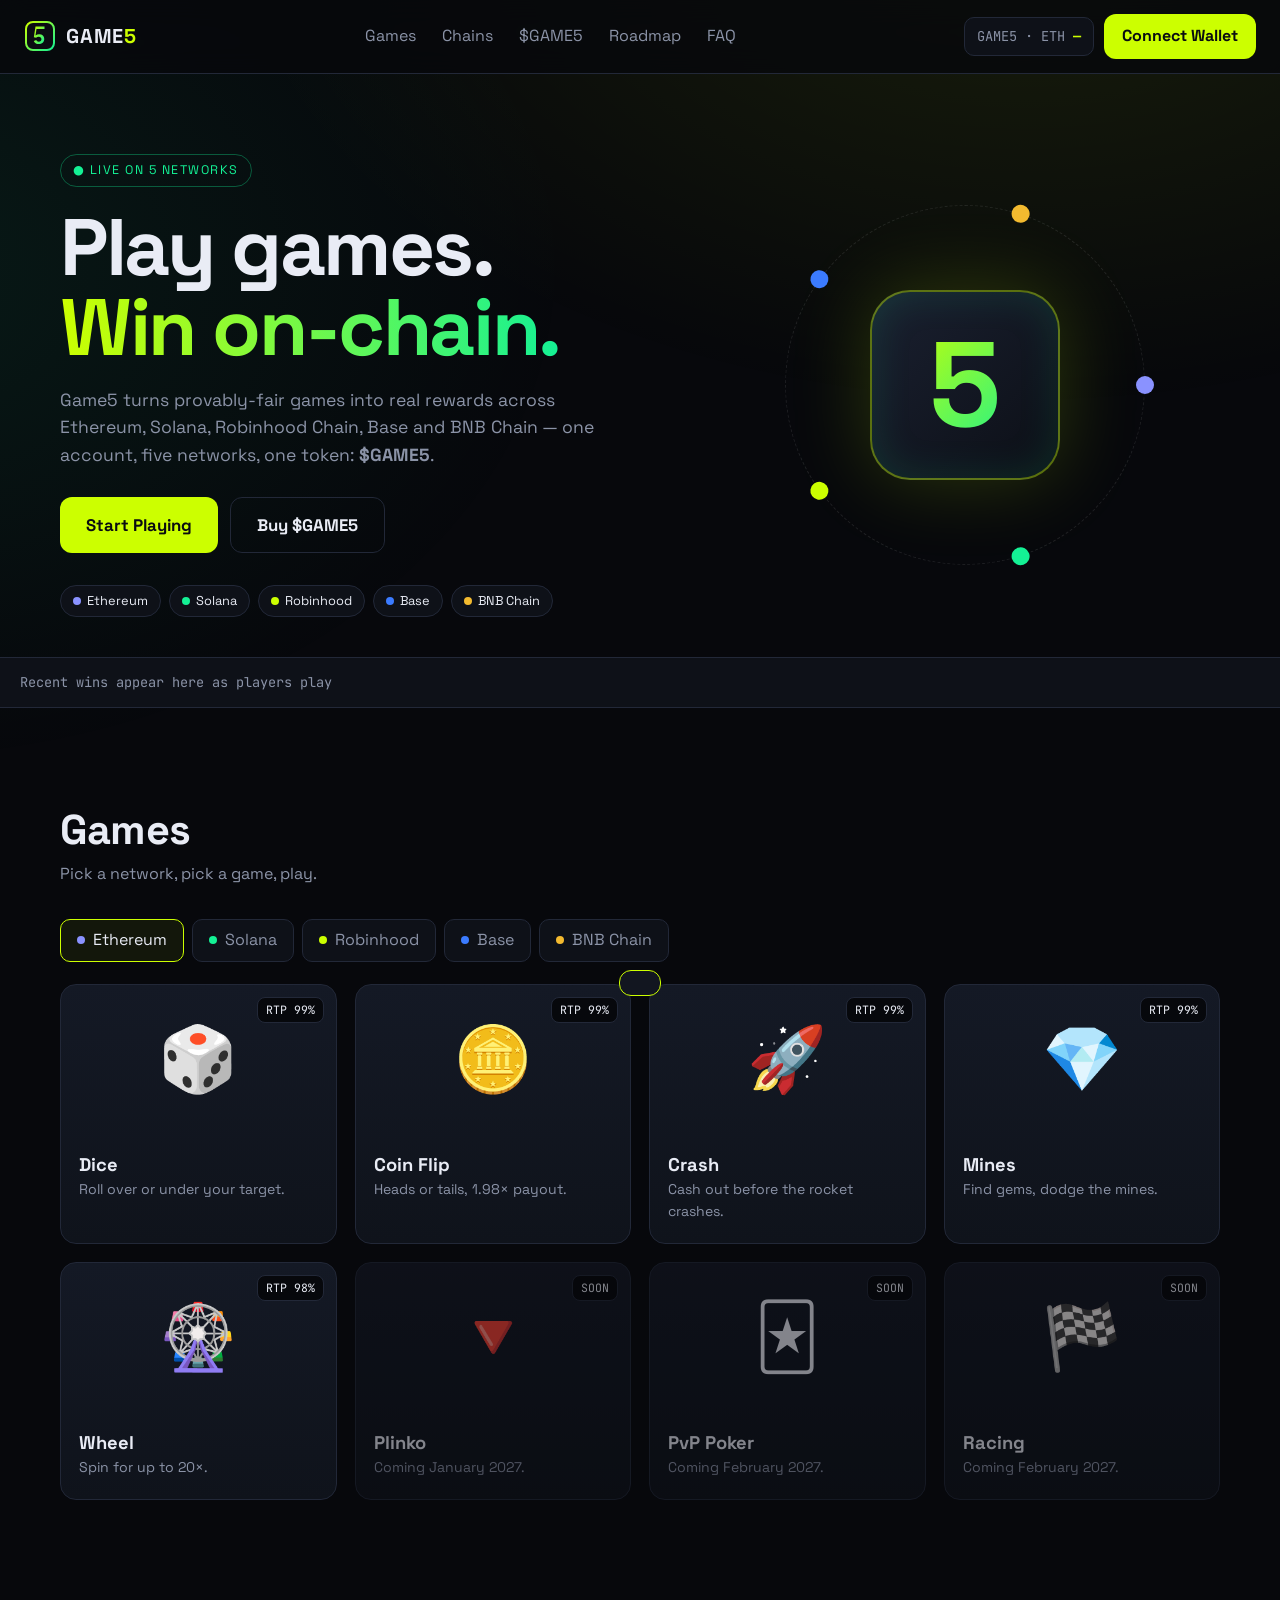
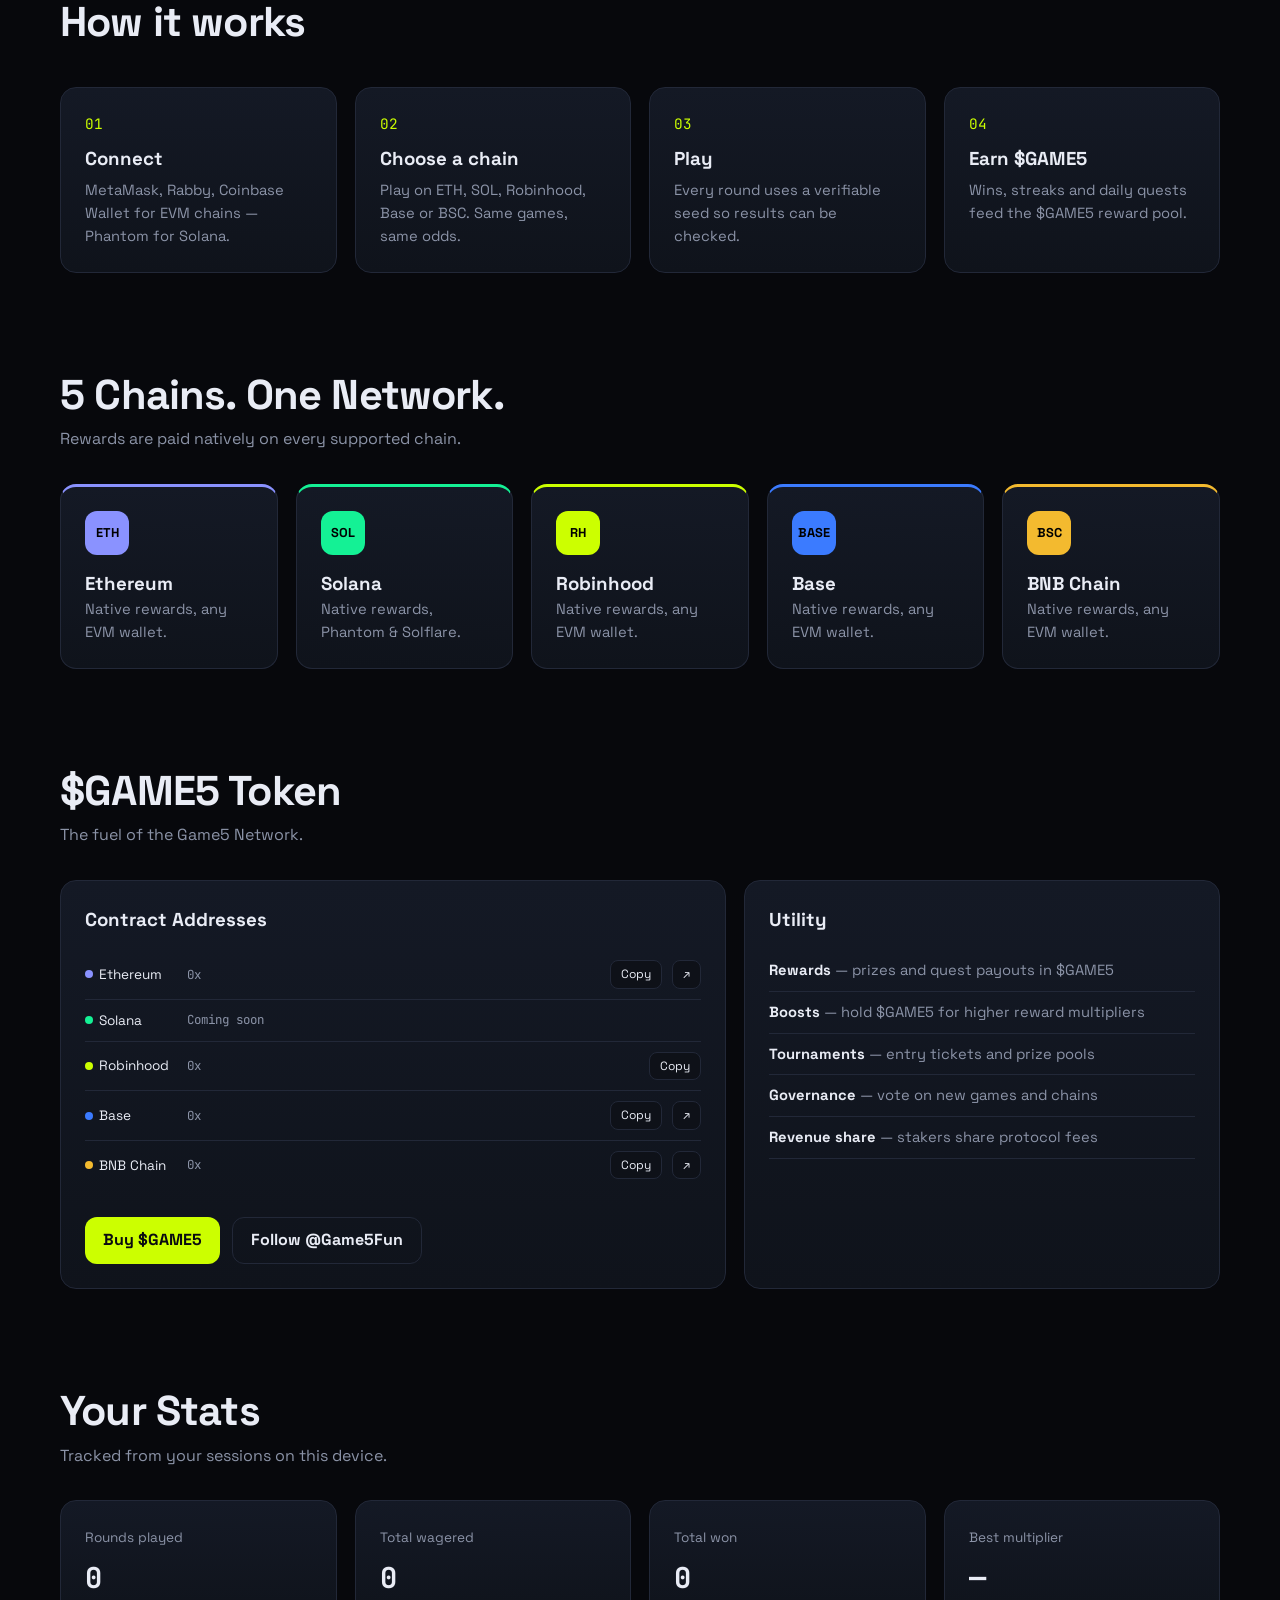
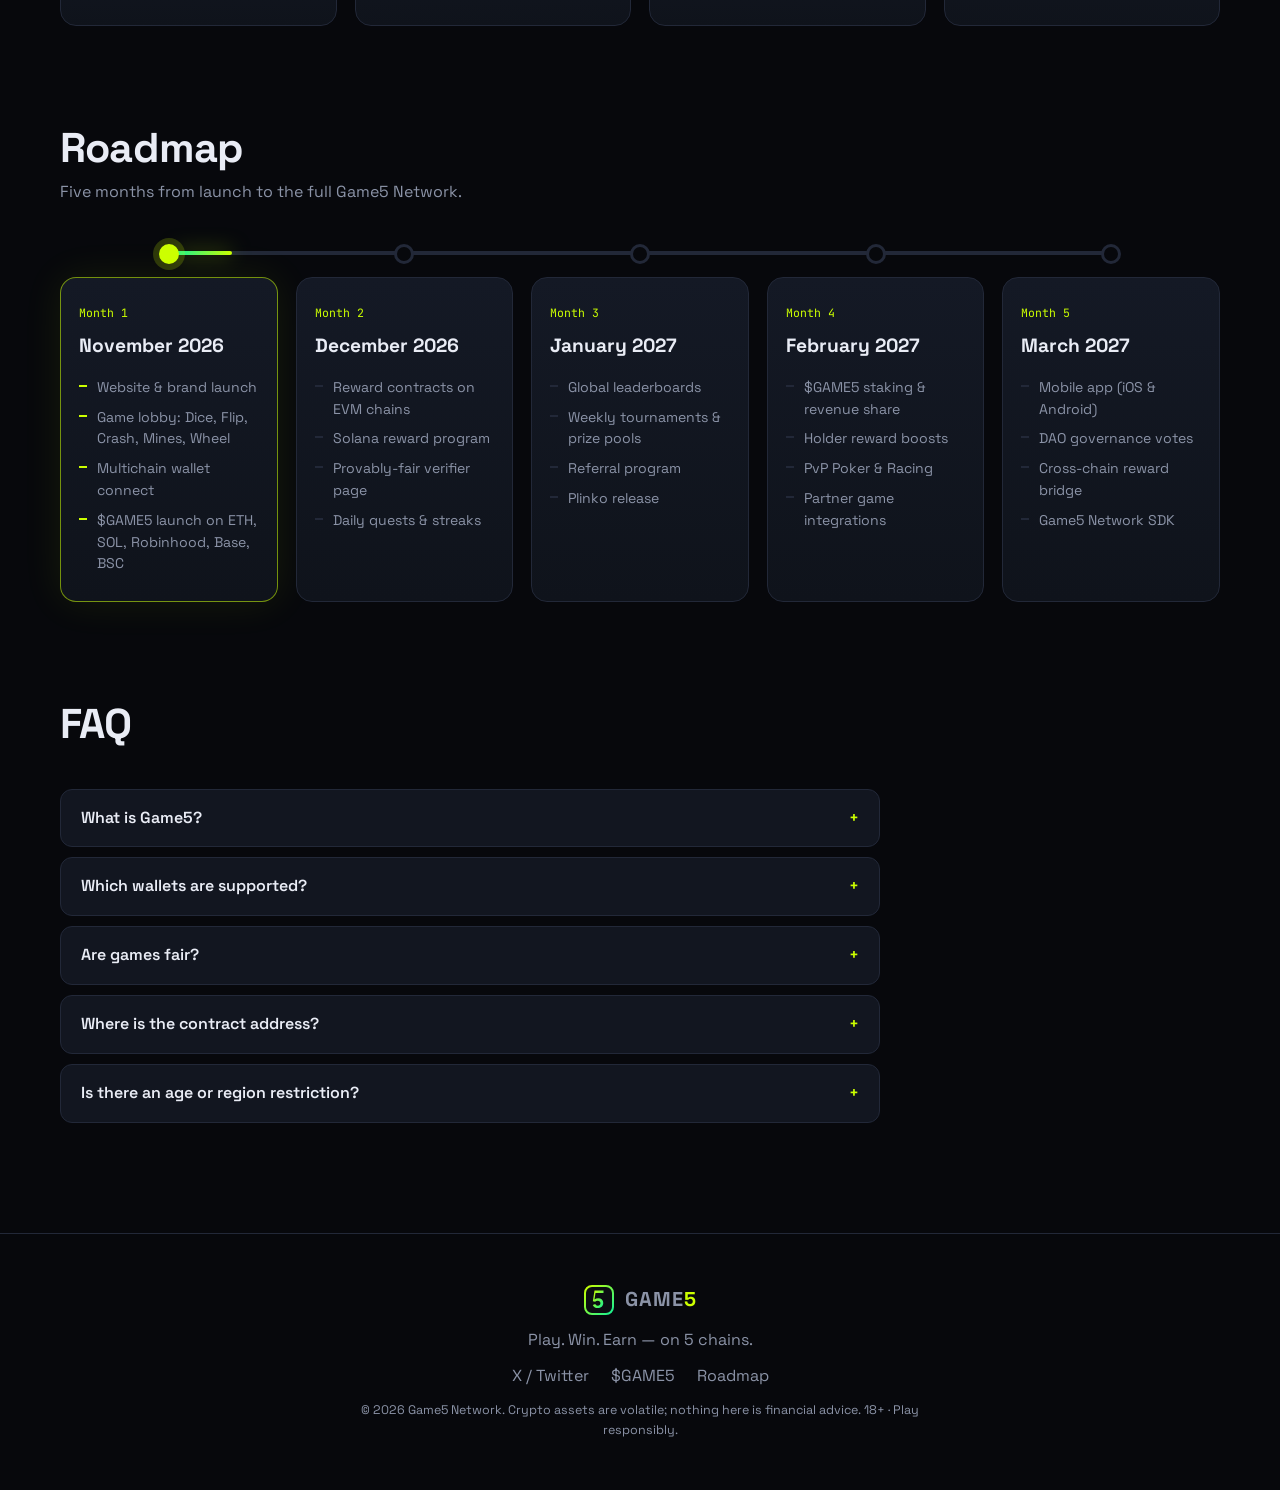
==== index.html @ 894b68c4 "Update index.html" ====
<!doctype html>
<html lang="en">
<head>
<meta charset="utf-8">
<meta name="viewport" content="width=device-width,initial-scale=1">
<title>Game5 — Play. Win. Earn on 5 Chains</title>
<meta name="description" content="Game5 is a multichain gaming network with on-chain rewards on Ethereum, Solana, Robinhood Chain, Base and BNB Chain. $GAME5">
<meta property="og:title" content="Game5 — Play. Win. Earn on 5 Chains">
<meta property="og:description" content="Skill & luck games with rewards on ETH, SOL, Robinhood, Base and BSC. $GAME5">
<meta property="og:url" content="https://game5.fun">
<meta name="twitter:card" content="summary_large_image">
<meta name="twitter:site" content="@Game5Fun">
<link rel="icon" href="assets/logo.svg" type="image/svg+xml">
<link rel="preconnect" href="https://fonts.googleapis.com">
<link href="https://fonts.googleapis.com/css2?family=Space+Grotesk:wght@400;500;600;700&family=JetBrains+Mono:wght@400;600&display=swap" rel="stylesheet">
<link rel="stylesheet" href="assets/style.css">
</head>
<body>
<header class="nav">
  <a href="#" class="brand"><img src="assets/logo.svg" alt=""><b>GAME<span>5</span></b></a>
  <nav class="links">
    <a href="#games">Games</a><a href="#chains">Chains</a><a href="#token">$GAME5</a><a href="#roadmap">Roadmap</a><a href="#faq">FAQ</a>
  </nav>
  <div class="nav-r">
    <div class="bal" title="$GAME5 wallet balance"><span id="tokChain">GAME5</span> <b id="tokBal">—</b></div>
    <button class="btn" id="connectBtn">Connect Wallet</button>
  </div>
</header>

<section class="hero">
  <div class="hero-txt">
    <div class="pill">● LIVE ON 5 NETWORKS</div>
    <h1>Play games.<br><em>Win on-chain.</em></h1>
    <p>Game5 turns provably-fair games into real rewards across Ethereum, Solana, Robinhood Chain, Base and BNB Chain — one account, five networks, one token: <b>$GAME5</b>.</p>
    <div class="cta"><a href="#games" class="btn big">Start Playing</a><button class="btn ghost big" data-buy>Buy $GAME5</button></div>
    <div class="hero-chains" id="heroChains"></div>
  </div>
  <div class="hero-art">
    <div class="cube"><div>5</div></div>
    <div class="orbit"><span></span><span></span><span></span><span></span><span></span></div>
  </div>
</section>

<section class="ticker"><div class="ticker-track" id="feed"><span>Recent wins appear here as players play</span></div></section>

<section id="games" class="wrap">
  <div class="sec-h"><h2>Games</h2><p>Pick a network, pick a game, play.</p></div>
  <div class="chain-tabs" id="chainTabs"></div>
  <div class="grid games" id="gameGrid"></div>
</section>

<section id="how" class="wrap">
  <div class="sec-h"><h2>How it works</h2></div>
  <div class="grid steps">
    <div class="card step"><i>01</i><h3>Connect</h3><p>MetaMask, Rabby, Coinbase Wallet for EVM chains — Phantom for Solana.</p></div>
    <div class="card step"><i>02</i><h3>Choose a chain</h3><p>Play on ETH, SOL, Robinhood, Base or BSC. Same games, same odds.</p></div>
    <div class="card step"><i>03</i><h3>Play</h3><p>Every round uses a verifiable seed so results can be checked.</p></div>
    <div class="card step"><i>04</i><h3>Earn $GAME5</h3><p>Wins, streaks and daily quests feed the $GAME5 reward pool.</p></div>
  </div>
</section>

<section id="chains" class="wrap">
  <div class="sec-h"><h2>5 Chains. One Network.</h2><p>Rewards are paid natively on every supported chain.</p></div>
  <div class="grid chains" id="chainCards"></div>
</section>

<section id="token" class="wrap">
  <div class="sec-h"><h2>$GAME5 Token</h2><p>The fuel of the Game5 Network.</p></div>
  <div class="token">
    <div class="card">
      <h3>Contract Addresses</h3>
      <div id="caList"></div>
      <div class="cta"><button class="btn" id="buyBtn">Buy $GAME5</button><a class="btn ghost" href="https://x.com/Game5Fun" target="_blank" rel="noopener">Follow @Game5Fun</a></div>
    </div>
    <div class="card utility">
      <h3>Utility</h3>
      <ul>
        <li><b>Rewards</b> — prizes and quest payouts in $GAME5</li>
        <li><b>Boosts</b> — hold $GAME5 for higher reward multipliers</li>
        <li><b>Tournaments</b> — entry tickets and prize pools</li>
        <li><b>Governance</b> — vote on new games and chains</li>
        <li><b>Revenue share</b> — stakers share protocol fees</li>
      </ul>
    </div>
  </div>
</section>

<section id="leaderboard" class="wrap">
  <div class="sec-h"><h2>Your Stats</h2><p>Tracked from your sessions on this device.</p></div>
  <div class="grid stats" id="stats"></div>
</section>

<section id="roadmap" class="wrap">
  <div class="sec-h"><h2>Roadmap</h2><p>Five months from launch to the full Game5 Network.</p></div>
  <div class="road">
    <div class="road-line"><div class="road-fill"></div></div>
    <div class="phase now"><div class="dot"></div><span class="tag">Month 1</span><h3>November 2026</h3><ul><li>Website & brand launch</li><li>Game lobby: Dice, Flip, Crash, Mines, Wheel</li><li>Multichain wallet connect</li><li>$GAME5 launch on ETH, SOL, Robinhood, Base, BSC</li></ul></div>
    <div class="phase"><div class="dot"></div><span class="tag">Month 2</span><h3>December 2026</h3><ul><li>Reward contracts on EVM chains</li><li>Solana reward program</li><li>Provably-fair verifier page</li><li>Daily quests & streaks</li></ul></div>
    <div class="phase"><div class="dot"></div><span class="tag">Month 3</span><h3>January 2027</h3><ul><li>Global leaderboards</li><li>Weekly tournaments & prize pools</li><li>Referral program</li><li>Plinko release</li></ul></div>
    <div class="phase"><div class="dot"></div><span class="tag">Month 4</span><h3>February 2027</h3><ul><li>$GAME5 staking & revenue share</li><li>Holder reward boosts</li><li>PvP Poker & Racing</li><li>Partner game integrations</li></ul></div>
    <div class="phase"><div class="dot"></div><span class="tag">Month 5</span><h3>March 2027</h3><ul><li>Mobile app (iOS & Android)</li><li>DAO governance votes</li><li>Cross-chain reward bridge</li><li>Game5 Network SDK</li></ul></div>
  </div>
</section>

<section id="faq" class="wrap">
  <div class="sec-h"><h2>FAQ</h2></div>
  <div class="faq">
    <details><summary>What is Game5?</summary><p>A gaming network where players play fast, verifiable games and earn rewards on five blockchains, powered by the $GAME5 token.</p></details>
    <details><summary>Which wallets are supported?</summary><p>Any injected EVM wallet (MetaMask, Rabby, Coinbase Wallet, OKX) for Ethereum, Robinhood Chain, Base and BSC; Phantom or Solflare for Solana.</p></details>
    <details><summary>Are games fair?</summary><p>Each round derives its result from a server seed, client seed and nonce. The seed hash is shown before you play so the result can be verified afterwards.</p></details>
    <details><summary>Where is the contract address?</summary><p>Official CAs are listed in the $GAME5 section and announced only on <a href="https://x.com/Game5Fun" target="_blank" rel="noopener">@Game5Fun</a>. Ignore any other source.</p></details>
    <details><summary>Is there an age or region restriction?</summary><p>You must be of legal age and allowed to play games of chance where you live. Play responsibly.</p></details>
  </div>
</section>

<footer>
  <div class="brand"><img src="assets/logo.svg" alt=""><b>GAME<span>5</span></b></div>
  <p>Play. Win. Earn — on 5 chains.</p>
  <div class="f-links"><a href="https://x.com/Game5Fun" target="_blank" rel="noopener">X / Twitter</a><a href="#token">$GAME5</a><a href="#roadmap">Roadmap</a></div>
  <small>© 2026 Game5 Network. Crypto assets are volatile; nothing here is financial advice. 18+ · Play responsibly.</small>
</footer>

<!-- Game modal -->
<div class="modal" id="modal" hidden>
  <div class="modal-box">
    <button class="x" id="closeModal">✕</button>
    <div class="m-head"><h3 id="mTitle"></h3><span class="seed">Play balance <b id="bal">0</b></span><span class="seed" id="mSeed"></span></div>
    <div class="m-body">
      <div class="m-ctrl">
        <label>Bet amount</label>
        <div class="bet"><input type="number" id="betAmt" min="1" value="10"><button data-m="0.5">½</button><button data-m="2">2×</button></div>
        <div id="gCtrl"></div>
        <button class="btn big full" id="playBtn">Play</button>
        <div class="m-msg" id="mMsg"></div>
      </div>
      <div class="m-stage" id="gStage"></div>
    </div>
  </div>
</div>
<!-- Buy modal -->
<div class="modal" id="buyModal" hidden>
  <div class="modal-box buy-box">
    <button class="x" data-close>✕</button>
    <h3>Buy $GAME5</h3>
    <p class="sub">Choose a network — swap on Uniswap.</p>
    <div class="buy-list" id="buyList"></div>
    <small class="sub">Always verify the contract address before swapping.</small>
  </div>
</div>
<div class="toast" id="toast"></div>

<script src="config.js"></script>
<script src="assets/app.js"></script>
</body>
</html>
---- assets/style.css ----
:root{--bg:#07080c;--bg2:#0e1118;--card:#121620;--line:#222838;--tx:#e9ecf5;--mut:#8b93a7;--ac:#ccff00;--ac2:#14f195;--bad:#ff4d6d;--r:16px}
*{box-sizing:border-box;margin:0;padding:0}
html{scroll-behavior:smooth}
body{background:var(--bg);color:var(--tx);font-family:"Space Grotesk",system-ui,sans-serif;line-height:1.55;overflow-x:hidden}
body::before{content:"";position:fixed;inset:0;background:radial-gradient(800px 500px at 80% -10%,#ccff0018,transparent),radial-gradient(700px 500px at -10% 30%,#14f19514,transparent);pointer-events:none;z-index:-1}
a{color:inherit;text-decoration:none}
.wrap{max-width:1200px;margin:0 auto;padding:90px 20px 0}
.btn{display:inline-flex;align-items:center;justify-content:center;gap:8px;background:var(--ac);color:#0a0c10;font-weight:700;border:0;border-radius:12px;padding:10px 18px;cursor:pointer;font:inherit;font-weight:700;transition:.2s}
.btn:hover{transform:translateY(-2px);box-shadow:0 8px 30px #ccff0040}
.btn.ghost{background:transparent;color:var(--tx);border:1px solid var(--line)}
.btn.ghost:hover{border-color:var(--ac);box-shadow:none}
.btn.big{padding:14px 26px;font-size:1.05rem}
.btn.full{width:100%}
.btn:disabled{opacity:.5;cursor:not-allowed;transform:none}
.card{background:linear-gradient(180deg,#141925,#0f131b);border:1px solid var(--line);border-radius:var(--r);padding:24px}
.grid{display:grid;gap:18px}
.sec-h{margin-bottom:32px}
.sec-h h2{font-size:clamp(1.8rem,4vw,2.6rem);letter-spacing:-.02em}
.sec-h p{color:var(--mut)}

/* nav */
.nav{position:sticky;top:0;z-index:50;display:flex;align-items:center;justify-content:space-between;gap:16px;padding:14px 24px;background:#07080ccc;backdrop-filter:blur(14px);border-bottom:1px solid var(--line)}
.brand{display:flex;align-items:center;gap:10px;font-weight:700;font-size:1.25rem;letter-spacing:.04em}
.brand img{width:32px;height:32px}
.brand span{color:var(--ac)}
.links{display:flex;gap:26px;color:var(--mut)}
.links a:hover{color:var(--tx)}
.nav-r{display:flex;gap:10px;align-items:center}
.bal{font-family:"JetBrains Mono",monospace;font-size:.85rem;background:var(--bg2);border:1px solid var(--line);border-radius:10px;padding:8px 12px;color:var(--mut)}
.bal b{color:var(--ac)}

/* hero */
.hero{max-width:1200px;margin:0 auto;padding:80px 20px 40px;display:grid;grid-template-columns:1.2fr 1fr;gap:40px;align-items:center}
.pill{display:inline-block;font-size:.78rem;letter-spacing:.12em;color:var(--ac2);border:1px solid #14f19555;border-radius:99px;padding:6px 12px;margin-bottom:20px}
.hero h1{font-size:clamp(2.6rem,6.5vw,5rem);line-height:1;letter-spacing:-.03em;margin-bottom:20px}
.hero h1 em{font-style:normal;background:linear-gradient(90deg,var(--ac),var(--ac2));-webkit-background-clip:text;background-clip:text;color:transparent}
.hero p{color:var(--mut);font-size:1.1rem;max-width:560px}
.cta{display:flex;gap:12px;flex-wrap:wrap;margin-top:28px}
.hero-chains{display:flex;gap:8px;flex-wrap:wrap;margin-top:32px}
.chip{font-size:.8rem;border:1px solid var(--line);border-radius:99px;padding:5px 12px;display:flex;align-items:center;gap:6px;background:var(--bg2)}
.chip i{width:8px;height:8px;border-radius:50%}
.hero-art{position:relative;height:420px;display:grid;place-items:center}
.cube{width:190px;height:190px;border-radius:40px;background:linear-gradient(135deg,#1a2030,#0c0f16);border:2px solid #ccff0066;display:grid;place-items:center;box-shadow:0 0 80px #ccff0030,inset 0 0 40px #14f19520;animation:float 5s ease-in-out infinite}
.cube div{font-size:120px;font-weight:700;background:linear-gradient(135deg,var(--ac),var(--ac2));-webkit-background-clip:text;background-clip:text;color:transparent}
.orbit{position:absolute;width:360px;height:360px;border:1px dashed #ffffff18;border-radius:50%;animation:spin 24s linear infinite}
.orbit span{position:absolute;width:18px;height:18px;border-radius:50%;left:50%;top:50%;margin:-9px}
.orbit span:nth-child(1){background:#8a92ff;transform:rotate(0deg) translate(180px)}
.orbit span:nth-child(2){background:#14f195;transform:rotate(72deg) translate(180px)}
.orbit span:nth-child(3){background:#ccff00;transform:rotate(144deg) translate(180px)}
.orbit span:nth-child(4){background:#3b7bff;transform:rotate(216deg) translate(180px)}
.orbit span:nth-child(5){background:#f3ba2f;transform:rotate(288deg) translate(180px)}
@keyframes float{50%{transform:translateY(-14px) rotate(3deg)}}
@keyframes spin{to{transform:rotate(360deg)}}

/* ticker */
.ticker{border-block:1px solid var(--line);background:var(--bg2);overflow:hidden;white-space:nowrap;padding:12px 0}
.ticker-track{display:inline-flex;gap:40px;padding-left:20px;font-family:"JetBrains Mono",monospace;font-size:.85rem;color:var(--mut)}
.ticker-track b{color:var(--ac2)}
.ticker-track .l{color:var(--bad)}

/* games */
.chain-tabs{display:flex;gap:8px;flex-wrap:wrap;margin-bottom:22px}
.chain-tabs button{font:inherit;background:var(--bg2);color:var(--mut);border:1px solid var(--line);border-radius:10px;padding:8px 16px;cursor:pointer;display:flex;gap:8px;align-items:center}
.chain-tabs button i{width:8px;height:8px;border-radius:50%}
.chain-tabs button.on{color:var(--tx);border-color:var(--ac);background:#ccff0010}
.games{grid-template-columns:repeat(auto-fill,minmax(220px,1fr))}
.game{cursor:pointer;position:relative;overflow:hidden;transition:.25s;padding:0}
.game:hover{transform:translateY(-4px);border-color:#ccff0088}
.game .art{height:150px;display:grid;place-items:center;font-size:64px;background:radial-gradient(circle at 50% 120%,var(--c,#ccff00)44,transparent 70%)}
.game .meta{padding:16px 18px 20px}
.game h3{font-size:1.15rem}
.game p{color:var(--mut);font-size:.88rem}
.game .rtp{position:absolute;top:12px;right:12px;font-size:.72rem;font-family:"JetBrains Mono",monospace;background:#000a;border:1px solid var(--line);border-radius:8px;padding:3px 8px}
.game.soon{opacity:.55;cursor:default}
.game.soon:hover{transform:none;border-color:var(--line)}

/* steps & chains */
.steps{grid-template-columns:repeat(4,1fr)}
.step i{font-style:normal;font-family:"JetBrains Mono",monospace;color:var(--ac);font-size:.9rem}
.step h3{margin:8px 0 6px}
.step p,.chain-c p{color:var(--mut);font-size:.92rem}
.chains{grid-template-columns:repeat(5,1fr)}
.chain-c{border-top:3px solid var(--c)}
.chain-c .ic{width:44px;height:44px;border-radius:12px;display:grid;place-items:center;font-weight:700;font-size:.8rem;color:#000;background:var(--c);margin-bottom:14px}

/* token */
.token{display:grid;grid-template-columns:1.4fr 1fr;gap:18px}
.token h3{margin-bottom:16px}
.ca{display:flex;align-items:center;gap:10px;padding:10px 0;border-bottom:1px solid var(--line)}
.ca:last-child{border:0}
.ca .n{width:92px;font-size:.85rem;display:flex;align-items:center;gap:6px}
.ca .n i{width:8px;height:8px;border-radius:50%}
.ca code{flex:1;font-family:"JetBrains Mono",monospace;font-size:.78rem;color:var(--mut);overflow:hidden;text-overflow:ellipsis;white-space:nowrap}
.ca button{font:inherit;font-size:.75rem;background:var(--bg2);color:var(--tx);border:1px solid var(--line);border-radius:8px;padding:4px 10px;cursor:pointer}
.donut-wrap{position:relative;width:190px;margin:0 auto 16px}
.donut{width:100%;transform:rotate(-90deg)}
.donut-c{position:absolute;inset:0;display:grid;place-content:center;text-align:center}
.donut-c span{font-size:.75rem;color:var(--mut)}
.legend{list-style:none;font-size:.88rem}
.legend li{display:flex;justify-content:space-between;gap:10px;padding:5px 0}
.legend li span{display:flex;align-items:center;gap:8px;color:var(--mut)}
.legend i{width:10px;height:10px;border-radius:3px}
.utility ul{list-style:none}
.utility li{padding:9px 0;border-bottom:1px solid var(--line);color:var(--mut);font-size:.92rem}
.utility li b{color:var(--tx)}

/* stats */
.stats{grid-template-columns:repeat(4,1fr)}
.stat span{color:var(--mut);font-size:.85rem}
.stat b{display:block;font-size:1.8rem;font-family:"JetBrains Mono",monospace;margin-top:6px}

/* roadmap */
.road{position:relative;display:grid;grid-template-columns:repeat(5,1fr);gap:18px;padding-top:40px}
.road-line{position:absolute;top:14px;left:10%;right:10%;height:4px;background:var(--line);border-radius:4px}
.road-fill{height:100%;width:28%;background:linear-gradient(90deg,var(--ac2),var(--ac));border-radius:4px;box-shadow:0 0 20px #ccff0080}
.phase{position:relative;background:linear-gradient(180deg,#141925,#0f131b);border:1px solid var(--line);border-radius:var(--r);padding:22px 18px;transition:.3s}
.phase:hover{transform:translateY(-6px);border-color:#ccff0066}
.phase .dot{position:absolute;top:-34px;left:50%;width:20px;height:20px;margin-left:-10px;border-radius:50%;background:var(--bg);border:3px solid var(--line)}
.phase.done .dot{background:var(--ac2);border-color:var(--ac2);box-shadow:0 0 16px var(--ac2)}
.phase.now .dot{background:var(--ac);border-color:var(--ac);box-shadow:0 0 0 6px #ccff0030;animation:pulse 2s infinite}
.phase.now{border-color:#ccff0088;box-shadow:0 0 40px #ccff0015}
@keyframes pulse{50%{box-shadow:0 0 0 12px #ccff0010}}
.tag{font-family:"JetBrains Mono",monospace;font-size:.72rem;color:var(--ac)}
.phase h3{margin:6px 0 12px;font-size:1.2rem}
.phase ul{list-style:none;font-size:.88rem;color:var(--mut)}
.phase li{padding:4px 0 4px 18px;position:relative}
.phase li::before{content:"";position:absolute;left:0;top:12px;width:8px;height:2px;background:var(--line)}
.phase.done li::before{background:var(--ac2)}
.phase.now li::before{background:var(--ac)}

/* faq */
.faq{max-width:820px}
.faq details{border:1px solid var(--line);border-radius:12px;background:var(--card);margin-bottom:10px;padding:16px 20px}
.faq summary{cursor:pointer;font-weight:600;list-style:none;display:flex;justify-content:space-between}
.faq summary::after{content:"+";color:var(--ac)}
.faq details[open] summary::after{content:"–"}
.faq p{color:var(--mut);margin-top:10px}
.faq a{color:var(--ac)}

footer{margin-top:110px;border-top:1px solid var(--line);padding:50px 20px;text-align:center;display:grid;gap:12px;justify-items:center;color:var(--mut)}
.f-links{display:flex;gap:22px}
.f-links a:hover{color:var(--ac)}
footer small{font-size:.78rem;max-width:620px}

/* modal */
.modal{position:fixed;inset:0;background:#000b;backdrop-filter:blur(6px);z-index:100;display:grid;place-items:center;padding:16px}
.modal[hidden]{display:none}
.modal-box{position:relative;width:min(920px,100%);max-height:94vh;overflow:auto;background:var(--bg2);border:1px solid var(--line);border-radius:20px;padding:24px}
.x{position:absolute;top:14px;right:14px;background:none;border:0;color:var(--mut);font-size:1.2rem;cursor:pointer}
.m-head{display:flex;align-items:baseline;gap:14px;flex-wrap:wrap;margin-bottom:18px;padding-right:30px}
.seed{font-family:"JetBrains Mono",monospace;font-size:.7rem;color:var(--mut)}
.m-body{display:grid;grid-template-columns:280px 1fr;gap:20px}
.m-ctrl label{display:block;font-size:.8rem;color:var(--mut);margin:12px 0 6px}
.bet{display:flex;gap:6px}
.bet input,.m-ctrl select,.m-ctrl input[type=number]{flex:1;width:100%;background:var(--bg);border:1px solid var(--line);color:var(--tx);border-radius:10px;padding:10px;font:inherit;font-family:"JetBrains Mono",monospace}
.bet button,.seg button{background:var(--bg);border:1px solid var(--line);color:var(--tx);border-radius:10px;padding:0 12px;cursor:pointer;font:inherit}
.seg{display:flex;gap:6px}
.seg button{flex:1;padding:10px}
.seg button.on{border-color:var(--ac);color:var(--ac)}
.m-ctrl input[type=range]{width:100%;accent-color:var(--ac)}
.m-ctrl .btn{margin-top:18px}
.m-msg{margin-top:12px;min-height:24px;font-family:"JetBrains Mono",monospace;font-size:.9rem}
.m-msg.w{color:var(--ac2)}.m-msg.l{color:var(--bad)}
.m-stage{background:var(--bg);border:1px solid var(--line);border-radius:14px;min-height:340px;display:grid;place-items:center;position:relative;overflow:hidden;padding:16px}
.big-num{font-family:"JetBrains Mono",monospace;font-size:5rem;font-weight:600}
.coin{width:160px;height:160px;border-radius:50%;display:grid;place-items:center;font-size:3rem;font-weight:700;color:#000;background:linear-gradient(135deg,var(--ac),var(--ac2));transition:transform 1s cubic-bezier(.3,1.6,.5,1)}
.mines{display:grid;grid-template-columns:repeat(5,1fr);gap:8px;width:min(340px,100%)}
.mines button{aspect-ratio:1;border-radius:10px;border:1px solid var(--line);background:#161b27;font-size:1.5rem;cursor:pointer;transition:.15s}
.mines button:hover:not(:disabled){background:#1f2636}
.mines button.g{background:#14f19522;border-color:var(--ac2)}
.mines button.b{background:#ff4d6d22;border-color:var(--bad)}
.wheel{width:280px;height:280px;border-radius:50%;border:6px solid #1f2636;transition:transform 4s cubic-bezier(.15,.8,.2,1)}
.pointer{position:absolute;top:18px;left:50%;margin-left:-12px;width:0;height:0;border:12px solid transparent;border-top:22px solid var(--ac);z-index:2}
.crash-c{width:100%;height:300px}
.bar{width:100%;height:10px;background:#1f2636;border-radius:6px;position:relative;margin-top:24px}
.bar .w{position:absolute;inset:0;border-radius:6px}
.bar .m{position:absolute;top:-8px;width:4px;height:26px;background:#fff;border-radius:2px;transition:left .6s}
.toast{position:fixed;bottom:24px;left:50%;transform:translateX(-50%) translateY(120px);background:var(--card);border:1px solid var(--ac);border-radius:12px;padding:12px 20px;z-index:200;transition:.3s}
.toast.on{transform:translateX(-50%)}

@media(max-width:1000px){.links{display:none}.hero{grid-template-columns:1fr}.hero-art{height:300px}.hero-art{transform:scale(.72)}.steps,.stats{grid-template-columns:repeat(2,1fr)}.chains{grid-template-columns:repeat(2,1fr)}.token{grid-template-columns:1fr}
.road{grid-template-columns:1fr;padding:0 0 0 34px}.road-line{left:9px;right:auto;top:0;bottom:0;width:4px;height:auto}.road-fill{width:100%!important;height:28%}.phase .dot{left:-35px;top:24px;margin:0}.m-body{grid-template-columns:1fr}}
@media(max-width:560px){.nav{padding:12px 16px}.bal{display:none}.steps,.stats,.chains{grid-template-columns:1fr}.big-num{font-size:3.5rem}}

.buy-box{width:min(440px,100%)}
.buy-box .sub{color:var(--mut);display:block}
.buy-list{display:grid;gap:10px;margin:18px 0}
.buy-opt{display:flex;align-items:center;gap:14px;padding:14px 16px;border:1px solid var(--line);border-radius:14px;background:var(--card);transition:.2s}
a.buy-opt:hover{border-color:var(--ac);transform:translateX(4px)}
.buy-opt i{width:42px;height:42px;border-radius:12px;display:grid;place-items:center;font-style:normal;font-weight:700;font-size:.7rem;color:#000}
.buy-opt span{flex:1;display:grid}
.buy-opt small{color:var(--mut);font-size:.8rem}
.buy-opt em{font-style:normal;color:var(--ac);font-size:1.2rem}
.buy-opt.off{opacity:.5}
.road-fill{width:6%}
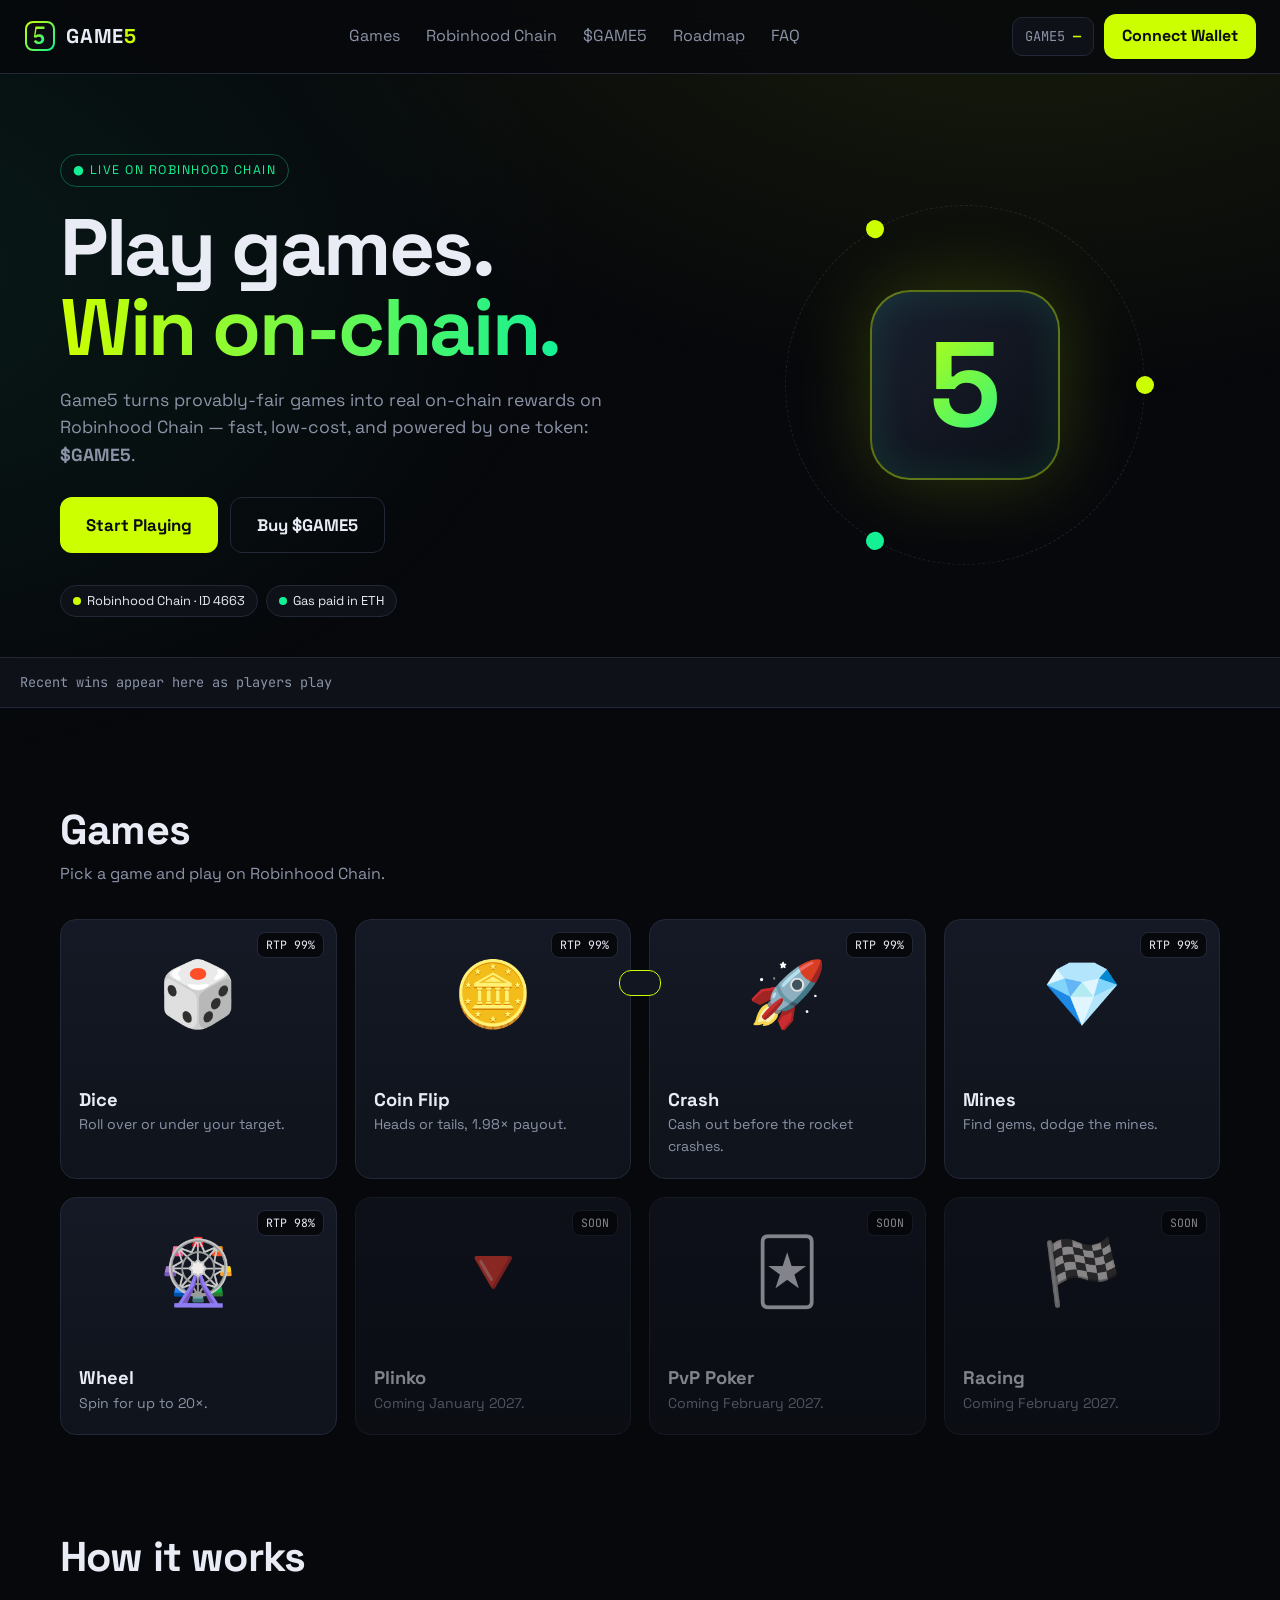
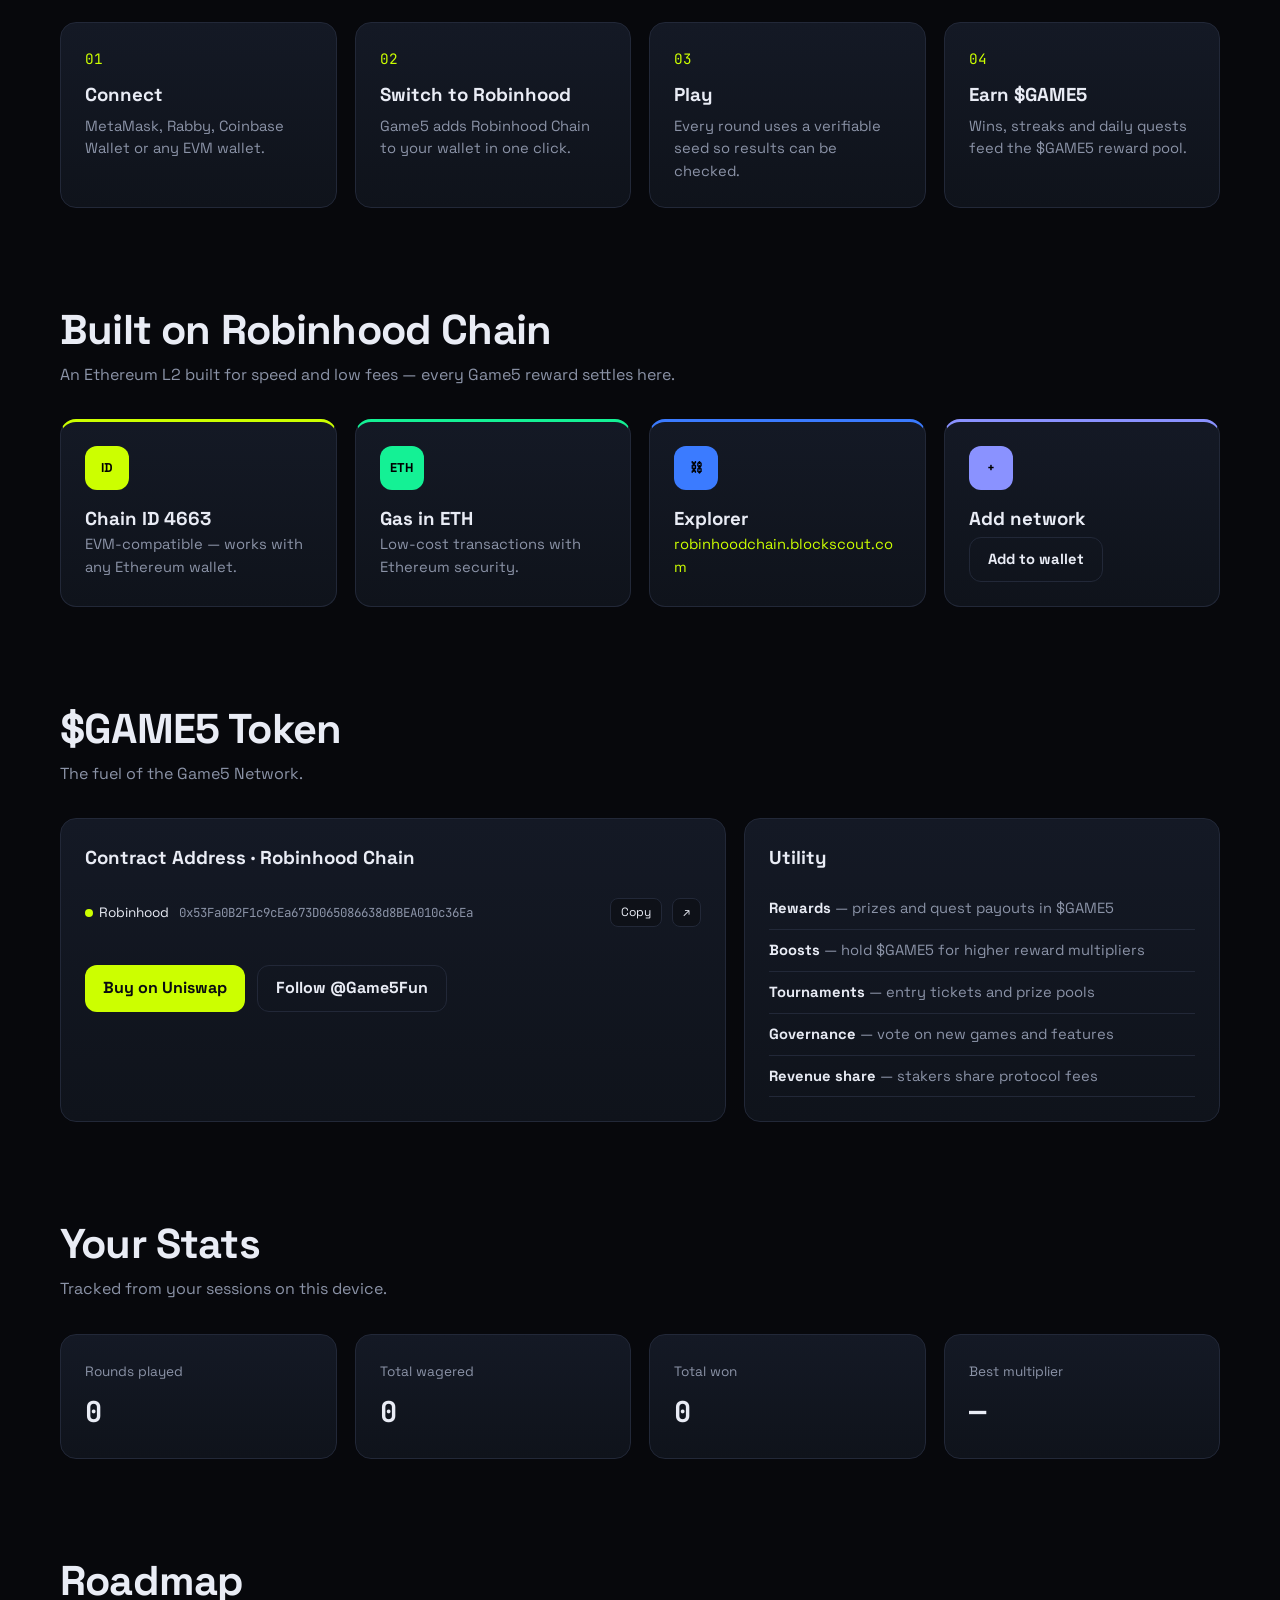
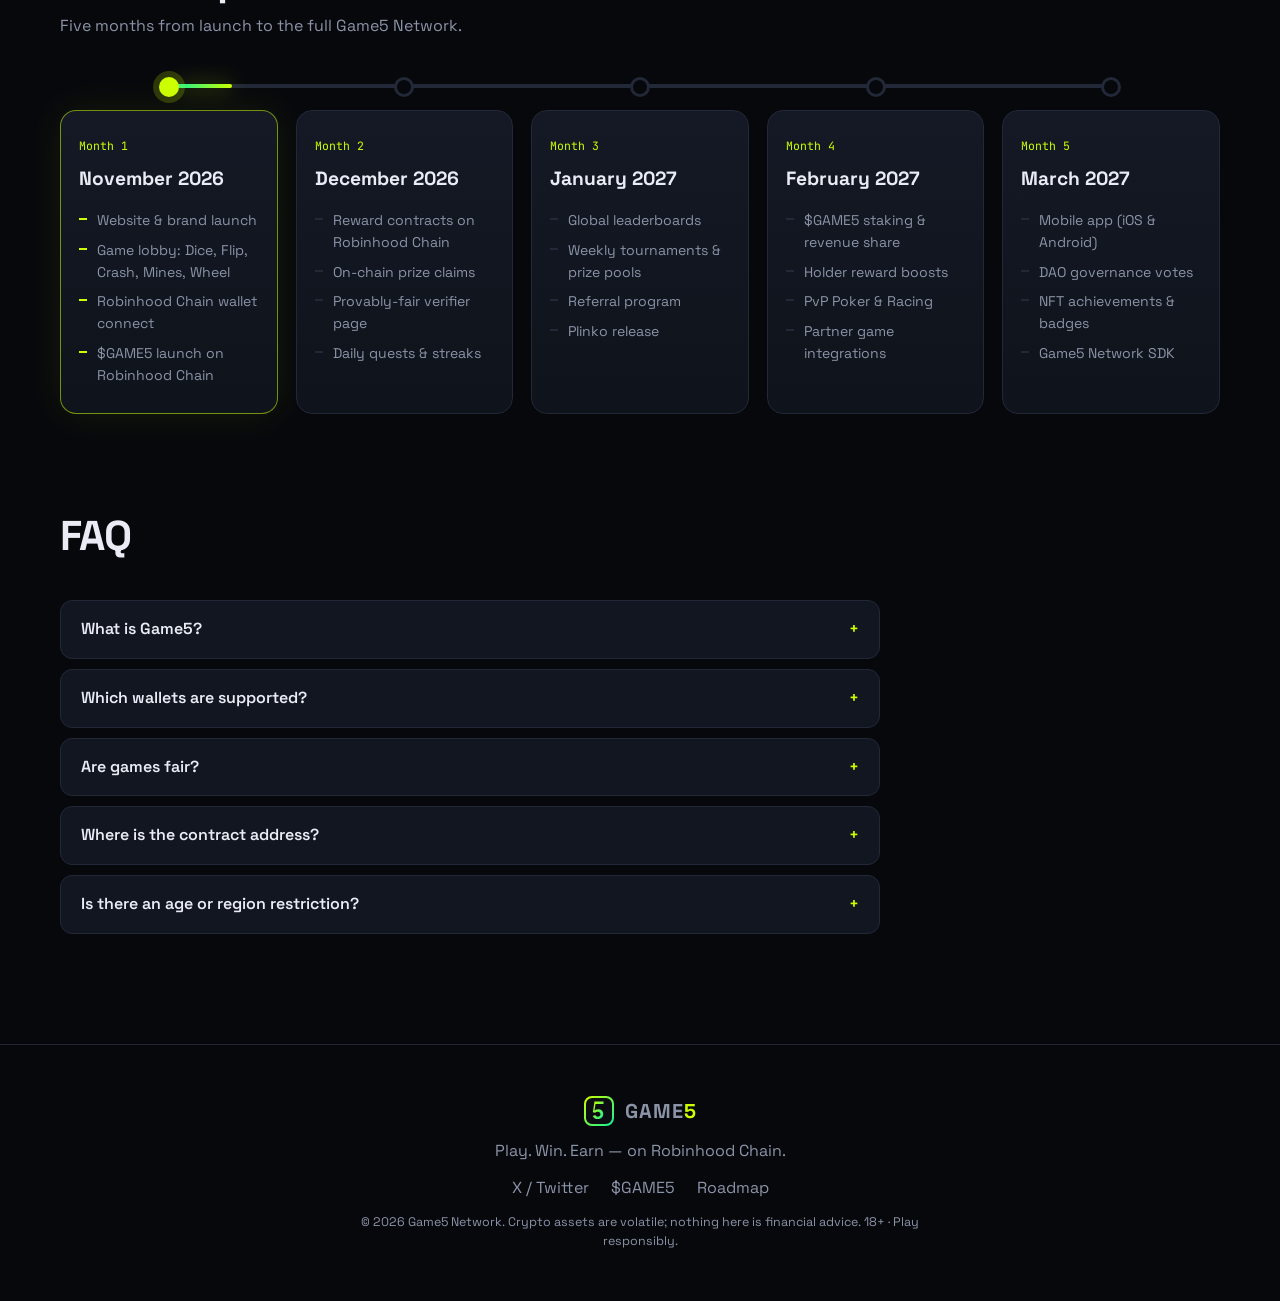
==== commit 82e58a77: "Switch Game5 to Robinhood Chain only Co-Authored-By: Claude Opus 5.5 <noreply@anthropic.com> Claude-" ====
--- a/index.html
+++ b/index.html
@@ -3,10 +3,10 @@
 <head>
 <meta charset="utf-8">
 <meta name="viewport" content="width=device-width,initial-scale=1">
-<title>Game5 — Play. Win. Earn on 5 Chains</title>
-<meta name="description" content="Game5 is a multichain gaming network with on-chain rewards on Ethereum, Solana, Robinhood Chain, Base and BNB Chain. $GAME5">
-<meta property="og:title" content="Game5 — Play. Win. Earn on 5 Chains">
-<meta property="og:description" content="Skill & luck games with rewards on ETH, SOL, Robinhood, Base and BSC. $GAME5">
+<title>Game5 — Play. Win. Earn on Robinhood Chain</title>
+<meta name="description" content="Game5 is an on-chain gaming platform on Robinhood Chain. Play provably-fair games and earn $GAME5.">
+<meta property="og:title" content="Game5 — Play. Win. Earn on Robinhood Chain">
+<meta property="og:description" content="Provably-fair games with $GAME5 rewards on Robinhood Chain.">
 <meta property="og:url" content="https://game5.fun">
 <meta name="twitter:card" content="summary_large_image">
 <meta name="twitter:site" content="@Game5Fun">
@@ -19,58 +19,62 @@
 <header class="nav">
   <a href="#" class="brand"><img src="assets/logo.svg" alt=""><b>GAME<span>5</span></b></a>
   <nav class="links">
-    <a href="#games">Games</a><a href="#chains">Chains</a><a href="#token">$GAME5</a><a href="#roadmap">Roadmap</a><a href="#faq">FAQ</a>
+    <a href="#games">Games</a><a href="#chain">Robinhood Chain</a><a href="#token">$GAME5</a><a href="#roadmap">Roadmap</a><a href="#faq">FAQ</a>
   </nav>
   <div class="nav-r">
-    <div class="bal" title="$GAME5 wallet balance"><span id="tokChain">GAME5</span> <b id="tokBal">—</b></div>
+    <div class="bal" title="$GAME5 wallet balance"><span>GAME5</span> <b id="tokBal">—</b></div>
     <button class="btn" id="connectBtn">Connect Wallet</button>
   </div>
 </header>
 
 <section class="hero">
   <div class="hero-txt">
-    <div class="pill">● LIVE ON 5 NETWORKS</div>
+    <div class="pill">● LIVE ON ROBINHOOD CHAIN</div>
     <h1>Play games.<br><em>Win on-chain.</em></h1>
-    <p>Game5 turns provably-fair games into real rewards across Ethereum, Solana, Robinhood Chain, Base and BNB Chain — one account, five networks, one token: <b>$GAME5</b>.</p>
-    <div class="cta"><a href="#games" class="btn big">Start Playing</a><button class="btn ghost big" data-buy>Buy $GAME5</button></div>
-    <div class="hero-chains" id="heroChains"></div>
+    <p>Game5 turns provably-fair games into real on-chain rewards on Robinhood Chain — fast, low-cost, and powered by one token: <b>$GAME5</b>.</p>
+    <div class="cta"><a href="#games" class="btn big">Start Playing</a><a class="btn ghost big" data-buy target="_blank" rel="noopener">Buy $GAME5</a></div>
+    <div class="hero-chains"><span class="chip"><i style="background:#ccff00"></i>Robinhood Chain · ID 4663</span><span class="chip"><i style="background:#14f195"></i>Gas paid in ETH</span></div>
   </div>
   <div class="hero-art">
     <div class="cube"><div>5</div></div>
-    <div class="orbit"><span></span><span></span><span></span><span></span><span></span></div>
+    <div class="orbit"><span></span><span></span><span></span></div>
   </div>
 </section>
 
 <section class="ticker"><div class="ticker-track" id="feed"><span>Recent wins appear here as players play</span></div></section>
 
 <section id="games" class="wrap">
-  <div class="sec-h"><h2>Games</h2><p>Pick a network, pick a game, play.</p></div>
-  <div class="chain-tabs" id="chainTabs"></div>
+  <div class="sec-h"><h2>Games</h2><p>Pick a game and play on Robinhood Chain.</p></div>
   <div class="grid games" id="gameGrid"></div>
 </section>
 
 <section id="how" class="wrap">
   <div class="sec-h"><h2>How it works</h2></div>
   <div class="grid steps">
-    <div class="card step"><i>01</i><h3>Connect</h3><p>MetaMask, Rabby, Coinbase Wallet for EVM chains — Phantom for Solana.</p></div>
-    <div class="card step"><i>02</i><h3>Choose a chain</h3><p>Play on ETH, SOL, Robinhood, Base or BSC. Same games, same odds.</p></div>
+    <div class="card step"><i>01</i><h3>Connect</h3><p>MetaMask, Rabby, Coinbase Wallet or any EVM wallet.</p></div>
+    <div class="card step"><i>02</i><h3>Switch to Robinhood</h3><p>Game5 adds Robinhood Chain to your wallet in one click.</p></div>
     <div class="card step"><i>03</i><h3>Play</h3><p>Every round uses a verifiable seed so results can be checked.</p></div>
     <div class="card step"><i>04</i><h3>Earn $GAME5</h3><p>Wins, streaks and daily quests feed the $GAME5 reward pool.</p></div>
   </div>
 </section>
 
-<section id="chains" class="wrap">
-  <div class="sec-h"><h2>5 Chains. One Network.</h2><p>Rewards are paid natively on every supported chain.</p></div>
-  <div class="grid chains" id="chainCards"></div>
+<section id="chain" class="wrap">
+  <div class="sec-h"><h2>Built on Robinhood Chain</h2><p>An Ethereum L2 built for speed and low fees — every Game5 reward settles here.</p></div>
+  <div class="grid chains">
+    <div class="card chain-c" style="--c:#ccff00"><div class="ic">ID</div><h3>Chain ID 4663</h3><p>EVM-compatible — works with any Ethereum wallet.</p></div>
+    <div class="card chain-c" style="--c:#14f195"><div class="ic">ETH</div><h3>Gas in ETH</h3><p>Low-cost transactions with Ethereum security.</p></div>
+    <div class="card chain-c" style="--c:#3b7bff"><div class="ic">⛓</div><h3>Explorer</h3><p><a href="https://robinhoodchain.blockscout.com" target="_blank" rel="noopener">robinhoodchain.blockscout.com</a></p></div>
+    <div class="card chain-c" style="--c:#8a92ff"><div class="ic">+</div><h3>Add network</h3><p><button class="btn ghost" id="addChainBtn">Add to wallet</button></p></div>
+  </div>
 </section>
 
 <section id="token" class="wrap">
   <div class="sec-h"><h2>$GAME5 Token</h2><p>The fuel of the Game5 Network.</p></div>
   <div class="token">
     <div class="card">
-      <h3>Contract Addresses</h3>
+      <h3>Contract Address · Robinhood Chain</h3>
       <div id="caList"></div>
-      <div class="cta"><button class="btn" id="buyBtn">Buy $GAME5</button><a class="btn ghost" href="https://x.com/Game5Fun" target="_blank" rel="noopener">Follow @Game5Fun</a></div>
+      <div class="cta"><a class="btn" id="buyBtn" data-buy target="_blank" rel="noopener">Buy on Uniswap</a><a class="btn ghost" href="https://x.com/Game5Fun" target="_blank" rel="noopener">Follow @Game5Fun</a></div>
     </div>
     <div class="card utility">
       <h3>Utility</h3>
@@ -78,7 +82,7 @@
         <li><b>Rewards</b> — prizes and quest payouts in $GAME5</li>
         <li><b>Boosts</b> — hold $GAME5 for higher reward multipliers</li>
         <li><b>Tournaments</b> — entry tickets and prize pools</li>
-        <li><b>Governance</b> — vote on new games and chains</li>
+        <li><b>Governance</b> — vote on new games and features</li>
         <li><b>Revenue share</b> — stakers share protocol fees</li>
       </ul>
     </div>
@@ -94,28 +98,28 @@
   <div class="sec-h"><h2>Roadmap</h2><p>Five months from launch to the full Game5 Network.</p></div>
   <div class="road">
     <div class="road-line"><div class="road-fill"></div></div>
-    <div class="phase now"><div class="dot"></div><span class="tag">Month 1</span><h3>November 2026</h3><ul><li>Website & brand launch</li><li>Game lobby: Dice, Flip, Crash, Mines, Wheel</li><li>Multichain wallet connect</li><li>$GAME5 launch on ETH, SOL, Robinhood, Base, BSC</li></ul></div>
-    <div class="phase"><div class="dot"></div><span class="tag">Month 2</span><h3>December 2026</h3><ul><li>Reward contracts on EVM chains</li><li>Solana reward program</li><li>Provably-fair verifier page</li><li>Daily quests & streaks</li></ul></div>
+    <div class="phase now"><div class="dot"></div><span class="tag">Month 1</span><h3>November 2026</h3><ul><li>Website & brand launch</li><li>Game lobby: Dice, Flip, Crash, Mines, Wheel</li><li>Robinhood Chain wallet connect</li><li>$GAME5 launch on Robinhood Chain</li></ul></div>
+    <div class="phase"><div class="dot"></div><span class="tag">Month 2</span><h3>December 2026</h3><ul><li>Reward contracts on Robinhood Chain</li><li>On-chain prize claims</li><li>Provably-fair verifier page</li><li>Daily quests & streaks</li></ul></div>
     <div class="phase"><div class="dot"></div><span class="tag">Month 3</span><h3>January 2027</h3><ul><li>Global leaderboards</li><li>Weekly tournaments & prize pools</li><li>Referral program</li><li>Plinko release</li></ul></div>
     <div class="phase"><div class="dot"></div><span class="tag">Month 4</span><h3>February 2027</h3><ul><li>$GAME5 staking & revenue share</li><li>Holder reward boosts</li><li>PvP Poker & Racing</li><li>Partner game integrations</li></ul></div>
-    <div class="phase"><div class="dot"></div><span class="tag">Month 5</span><h3>March 2027</h3><ul><li>Mobile app (iOS & Android)</li><li>DAO governance votes</li><li>Cross-chain reward bridge</li><li>Game5 Network SDK</li></ul></div>
+    <div class="phase"><div class="dot"></div><span class="tag">Month 5</span><h3>March 2027</h3><ul><li>Mobile app (iOS & Android)</li><li>DAO governance votes</li><li>NFT achievements & badges</li><li>Game5 Network SDK</li></ul></div>
   </div>
 </section>
 
 <section id="faq" class="wrap">
   <div class="sec-h"><h2>FAQ</h2></div>
   <div class="faq">
-    <details><summary>What is Game5?</summary><p>A gaming network where players play fast, verifiable games and earn rewards on five blockchains, powered by the $GAME5 token.</p></details>
-    <details><summary>Which wallets are supported?</summary><p>Any injected EVM wallet (MetaMask, Rabby, Coinbase Wallet, OKX) for Ethereum, Robinhood Chain, Base and BSC; Phantom or Solflare for Solana.</p></details>
+    <details><summary>What is Game5?</summary><p>A gaming network where players play fast, verifiable games and earn rewards on Robinhood Chain, powered by the $GAME5 token.</p></details>
+    <details><summary>Which wallets are supported?</summary><p>Any EVM wallet (MetaMask, Rabby, Coinbase Wallet, OKX). Game5 prompts your wallet to add Robinhood Chain (chain ID 4663) automatically.</p></details>
     <details><summary>Are games fair?</summary><p>Each round derives its result from a server seed, client seed and nonce. The seed hash is shown before you play so the result can be verified afterwards.</p></details>
-    <details><summary>Where is the contract address?</summary><p>Official CAs are listed in the $GAME5 section and announced only on <a href="https://x.com/Game5Fun" target="_blank" rel="noopener">@Game5Fun</a>. Ignore any other source.</p></details>
+    <details><summary>Where is the contract address?</summary><p>The official CA is listed in the $GAME5 section and announced only on <a href="https://x.com/Game5Fun" target="_blank" rel="noopener">@Game5Fun</a>. Ignore any other source.</p></details>
     <details><summary>Is there an age or region restriction?</summary><p>You must be of legal age and allowed to play games of chance where you live. Play responsibly.</p></details>
   </div>
 </section>
 
 <footer>
   <div class="brand"><img src="assets/logo.svg" alt=""><b>GAME<span>5</span></b></div>
-  <p>Play. Win. Earn — on 5 chains.</p>
+  <p>Play. Win. Earn — on Robinhood Chain.</p>
   <div class="f-links"><a href="https://x.com/Game5Fun" target="_blank" rel="noopener">X / Twitter</a><a href="#token">$GAME5</a><a href="#roadmap">Roadmap</a></div>
   <small>© 2026 Game5 Network. Crypto assets are volatile; nothing here is financial advice. 18+ · Play responsibly.</small>
 </footer>
@@ -137,16 +141,6 @@
     </div>
   </div>
 </div>
-<!-- Buy modal -->
-<div class="modal" id="buyModal" hidden>
-  <div class="modal-box buy-box">
-    <button class="x" data-close>✕</button>
-    <h3>Buy $GAME5</h3>
-    <p class="sub">Choose a network — swap on Uniswap.</p>
-    <div class="buy-list" id="buyList"></div>
-    <small class="sub">Always verify the contract address before swapping.</small>
-  </div>
-</div>
 <div class="toast" id="toast"></div>
 
 <script src="config.js"></script>
--- a/assets/style.css
+++ b/assets/style.css
@@ -44,11 +44,9 @@
 .cube div{font-size:120px;font-weight:700;background:linear-gradient(135deg,var(--ac),var(--ac2));-webkit-background-clip:text;background-clip:text;color:transparent}
 .orbit{position:absolute;width:360px;height:360px;border:1px dashed #ffffff18;border-radius:50%;animation:spin 24s linear infinite}
 .orbit span{position:absolute;width:18px;height:18px;border-radius:50%;left:50%;top:50%;margin:-9px}
-.orbit span:nth-child(1){background:#8a92ff;transform:rotate(0deg) translate(180px)}
-.orbit span:nth-child(2){background:#14f195;transform:rotate(72deg) translate(180px)}
-.orbit span:nth-child(3){background:#ccff00;transform:rotate(144deg) translate(180px)}
-.orbit span:nth-child(4){background:#3b7bff;transform:rotate(216deg) translate(180px)}
-.orbit span:nth-child(5){background:#f3ba2f;transform:rotate(288deg) translate(180px)}
+.orbit span:nth-child(1){background:#ccff00;transform:rotate(0deg) translate(180px)}
+.orbit span:nth-child(2){background:#14f195;transform:rotate(120deg) translate(180px)}
+.orbit span:nth-child(3){background:#ccff00;transform:rotate(240deg) translate(180px)}
 @keyframes float{50%{transform:translateY(-14px) rotate(3deg)}}
 @keyframes spin{to{transform:rotate(360deg)}}
 
@@ -79,7 +77,9 @@
 .step i{font-style:normal;font-family:"JetBrains Mono",monospace;color:var(--ac);font-size:.9rem}
 .step h3{margin:8px 0 6px}
 .step p,.chain-c p{color:var(--mut);font-size:.92rem}
-.chains{grid-template-columns:repeat(5,1fr)}
+.chains{grid-template-columns:repeat(4,1fr)}
+.chain-c a{color:var(--ac);word-break:break-all}
+.chain-c .btn{margin-top:4px}
 .chain-c{border-top:3px solid var(--c)}
 .chain-c .ic{width:44px;height:44px;border-radius:12px;display:grid;place-items:center;font-weight:700;font-size:.8rem;color:#000;background:var(--c);margin-bottom:14px}
 
@@ -88,7 +88,7 @@
 .token h3{margin-bottom:16px}
 .ca{display:flex;align-items:center;gap:10px;padding:10px 0;border-bottom:1px solid var(--line)}
 .ca:last-child{border:0}
-.ca .n{width:92px;font-size:.85rem;display:flex;align-items:center;gap:6px}
+.ca .n{width:auto;font-size:.85rem;display:flex;align-items:center;gap:6px}
 .ca .n i{width:8px;height:8px;border-radius:50%}
 .ca code{flex:1;font-family:"JetBrains Mono",monospace;font-size:.78rem;color:var(--mut);overflow:hidden;text-overflow:ellipsis;white-space:nowrap}
 .ca button{font:inherit;font-size:.75rem;background:var(--bg2);color:var(--tx);border:1px solid var(--line);border-radius:8px;padding:4px 10px;cursor:pointer}
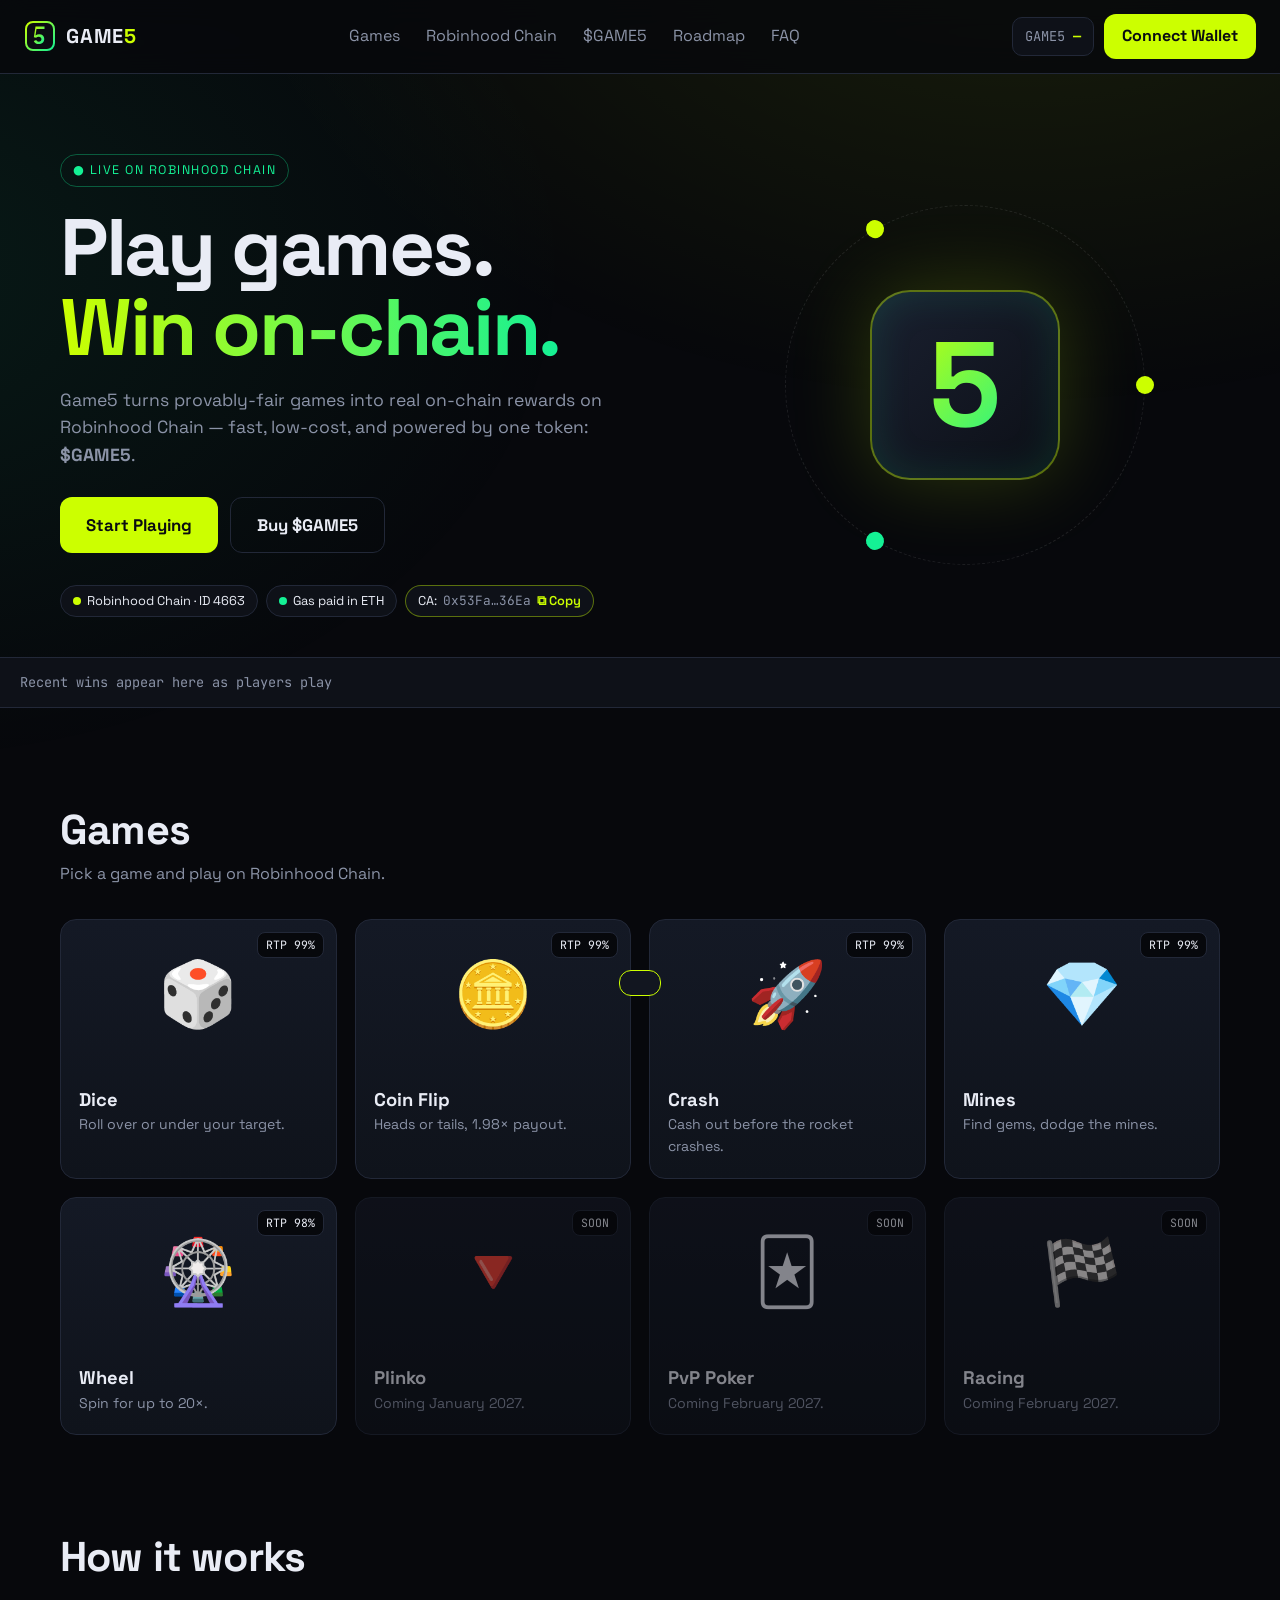
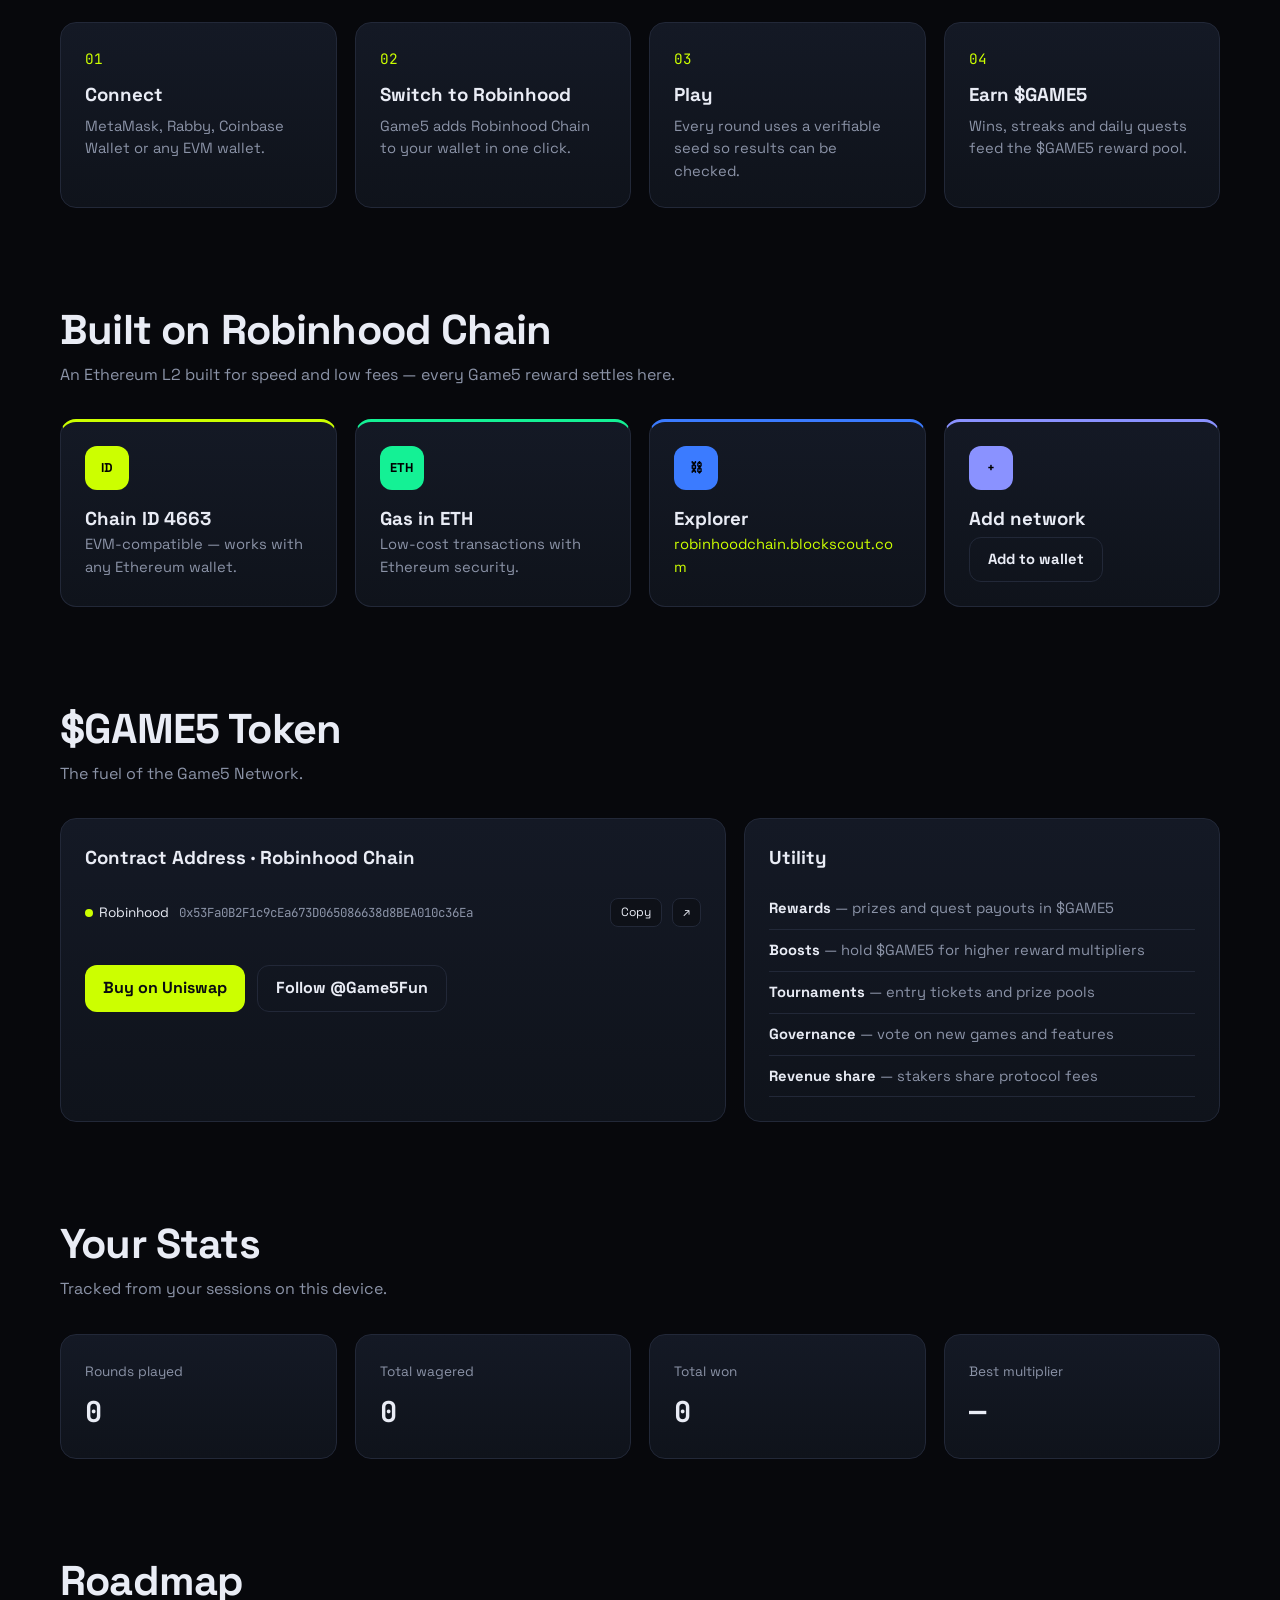
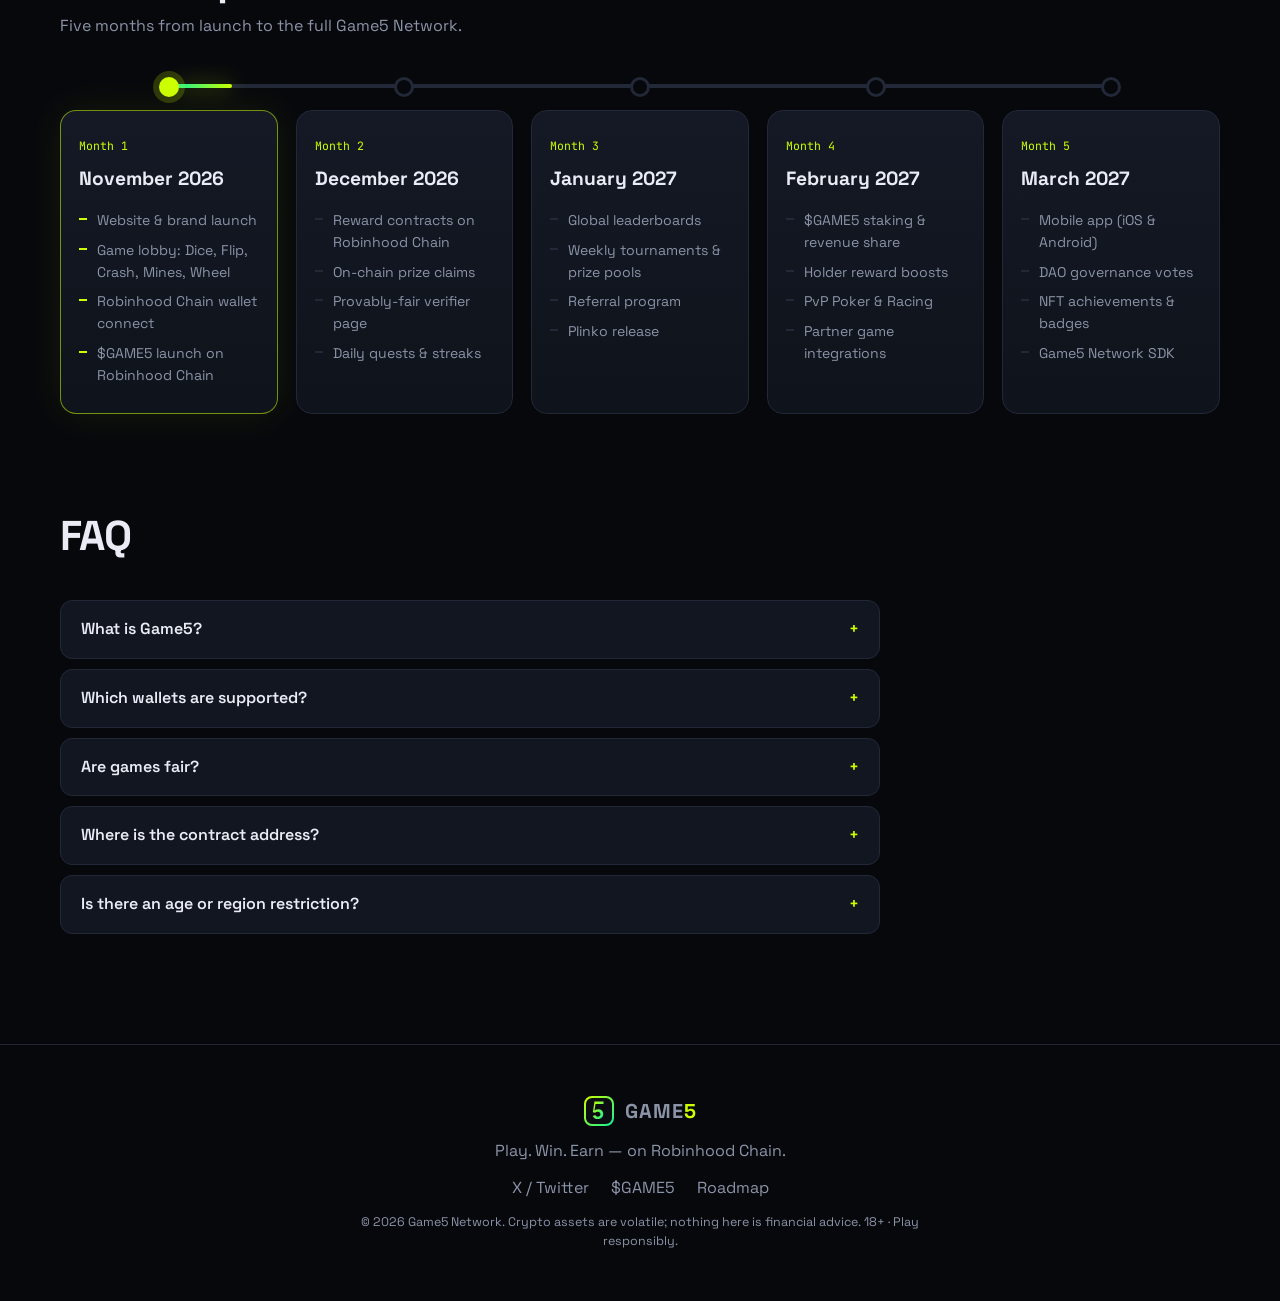
==== commit 6275bda4: "Add copyable CA chip in hero; fix CA card overflow on mobile Co-Authored-By: Claude Opus 5.5 <norepl" ====
--- a/index.html
+++ b/index.html
@@ -33,7 +33,7 @@
     <h1>Play games.<br><em>Win on-chain.</em></h1>
     <p>Game5 turns provably-fair games into real on-chain rewards on Robinhood Chain — fast, low-cost, and powered by one token: <b>$GAME5</b>.</p>
     <div class="cta"><a href="#games" class="btn big">Start Playing</a><a class="btn ghost big" data-buy target="_blank" rel="noopener">Buy $GAME5</a></div>
-    <div class="hero-chains"><span class="chip"><i style="background:#ccff00"></i>Robinhood Chain · ID 4663</span><span class="chip"><i style="background:#14f195"></i>Gas paid in ETH</span></div>
+    <div class="hero-chains"><span class="chip"><i style="background:#ccff00"></i>Robinhood Chain · ID 4663</span><span class="chip"><i style="background:#14f195"></i>Gas paid in ETH</span><button class="chip ca-chip" id="heroCA" title="Copy contract address"></button></div>
   </div>
   <div class="hero-art">
     <div class="cube"><div>5</div></div>
--- a/assets/style.css
+++ b/assets/style.css
@@ -193,3 +193,10 @@
 .buy-opt em{font-style:normal;color:var(--ac);font-size:1.2rem}
 .buy-opt.off{opacity:.5}
 .road-fill{width:6%}
+
+.ca-chip{font:inherit;font-size:.8rem;color:var(--tx);cursor:pointer;border-color:#ccff0066;transition:.2s}
+.ca-chip:hover{border-color:var(--ac);background:#ccff0012}
+.ca-chip code{font-family:"JetBrains Mono",monospace;color:var(--mut)}
+.ca-chip b{color:var(--ac);font-weight:600}
+.token>.card{min-width:0}
+.ca code{min-width:0}
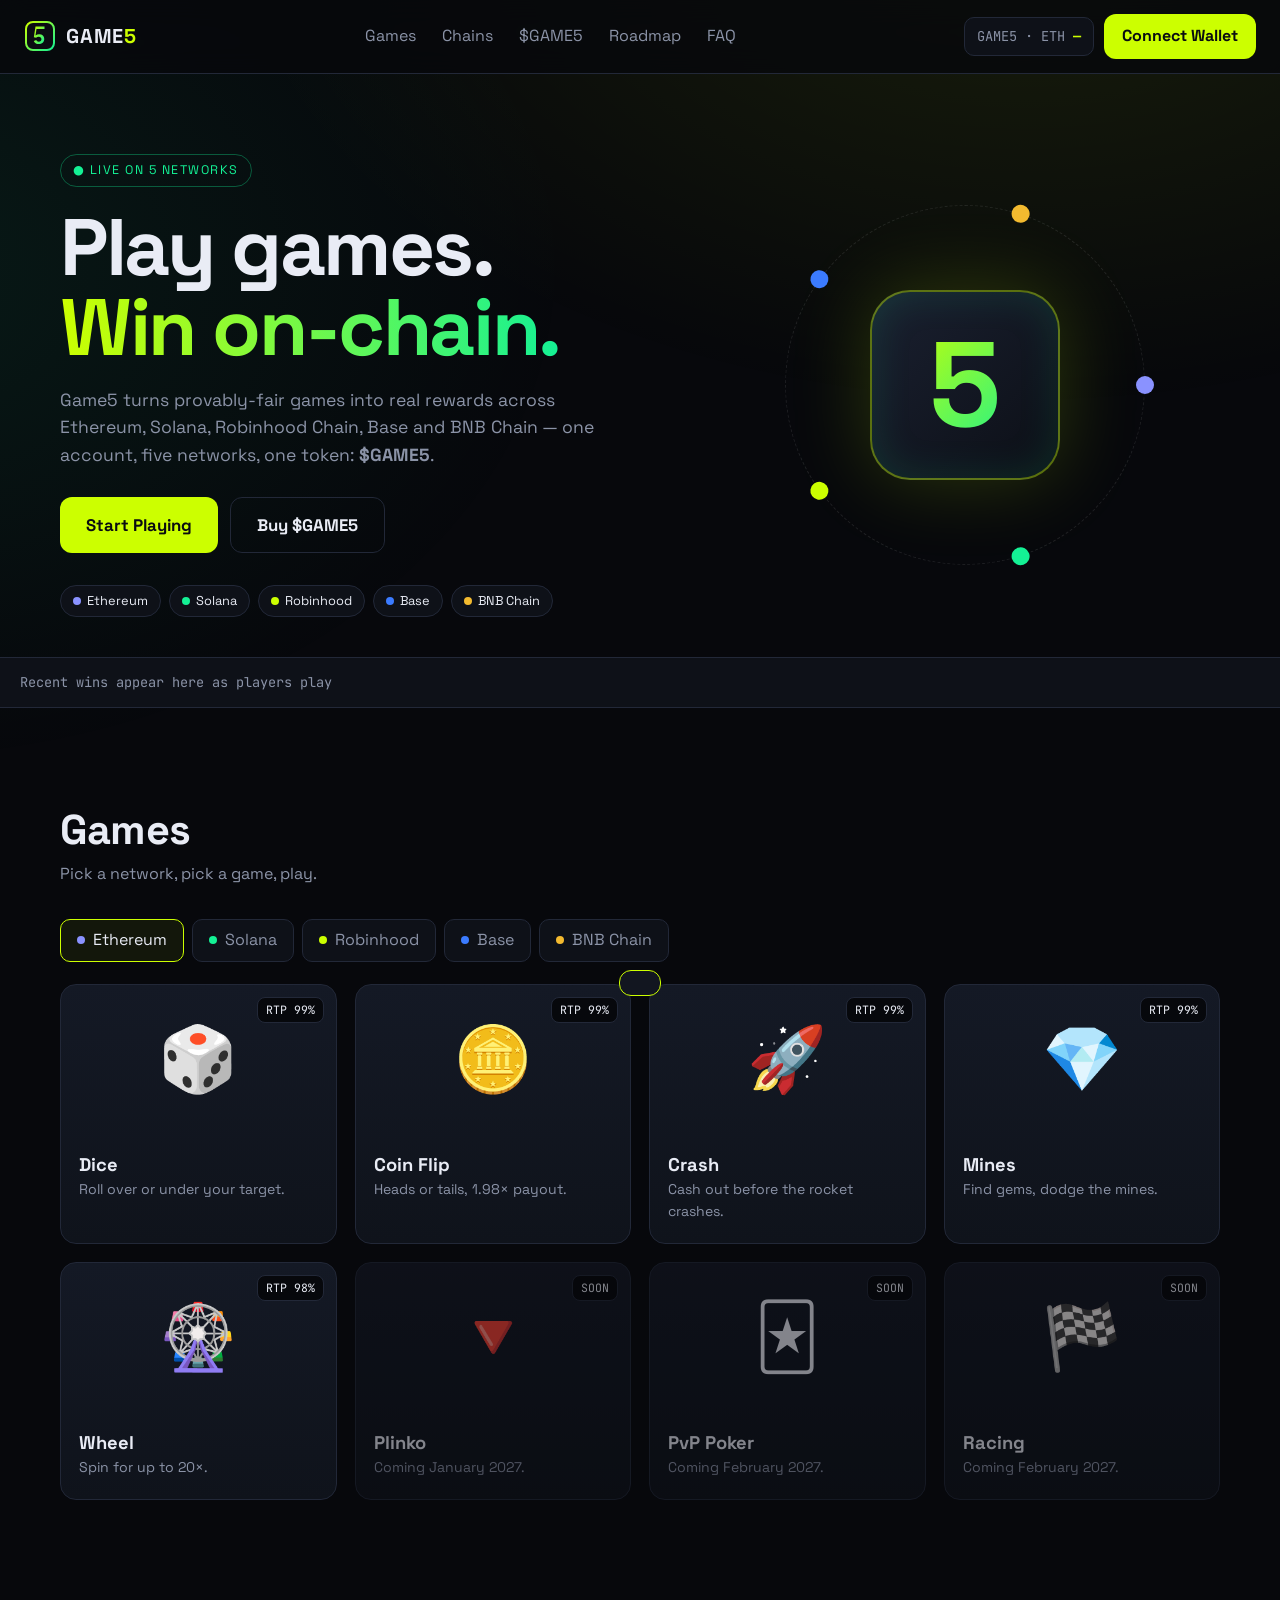
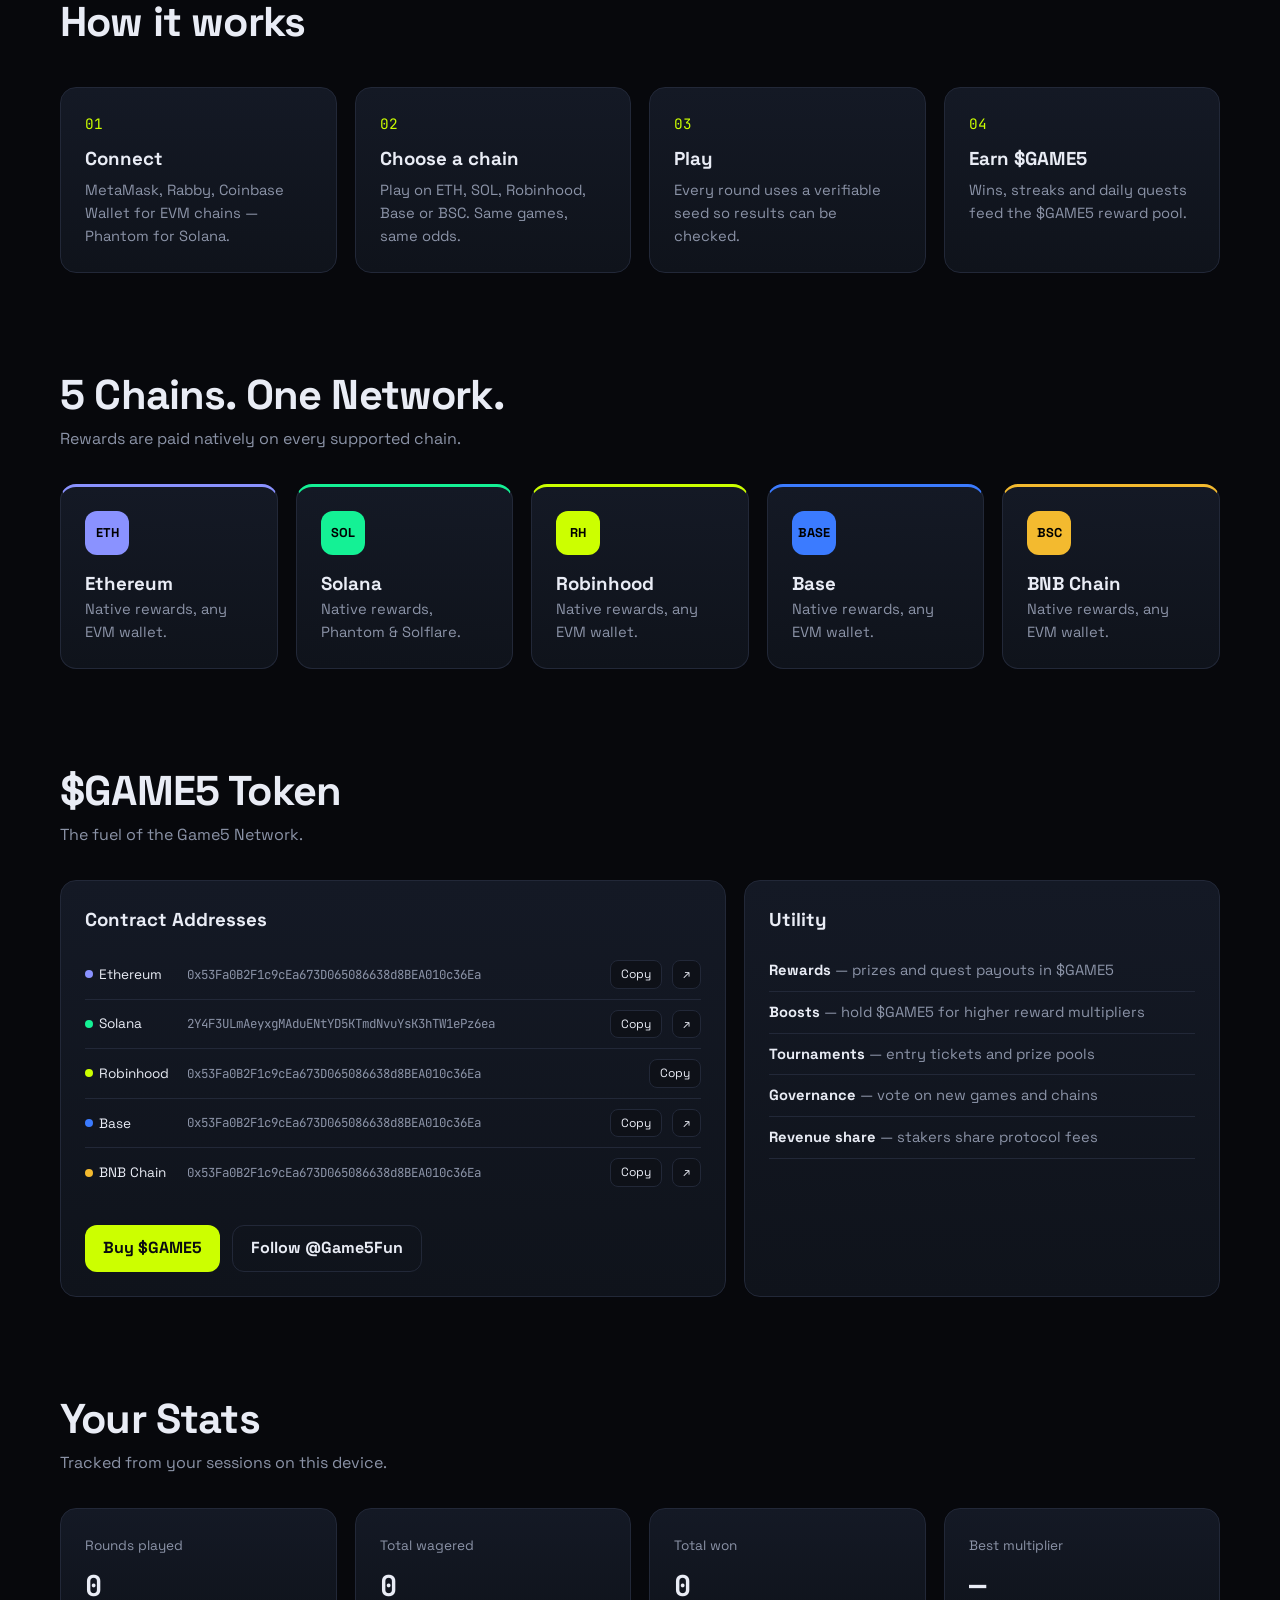
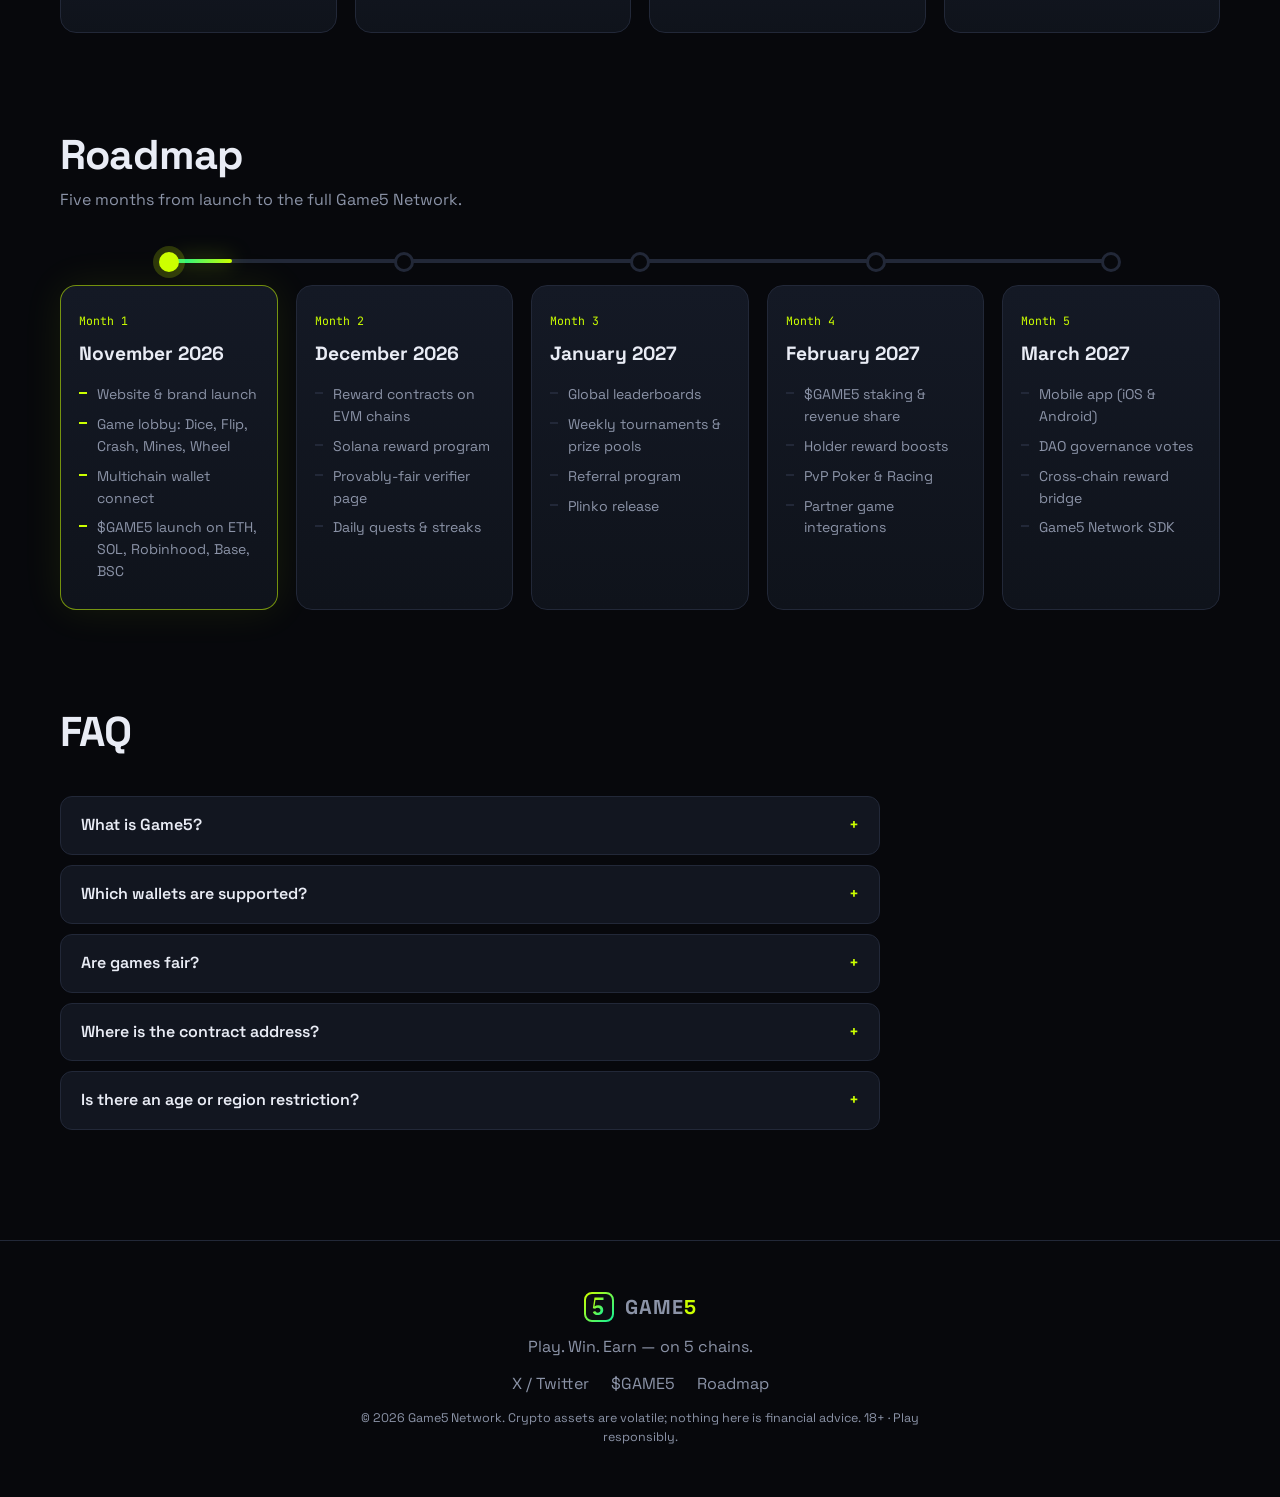
==== commit e791b39e: "Restore 5-chain version (f9f1aeb) Co-Authored-By: Claude Opus 5.5 <noreply@anthropic.com> Claude-Ses" ====
--- a/index.html
+++ b/index.html
@@ -3,10 +3,10 @@
 <head>
 <meta charset="utf-8">
 <meta name="viewport" content="width=device-width,initial-scale=1">
-<title>Game5 — Play. Win. Earn on Robinhood Chain</title>
-<meta name="description" content="Game5 is an on-chain gaming platform on Robinhood Chain. Play provably-fair games and earn $GAME5.">
-<meta property="og:title" content="Game5 — Play. Win. Earn on Robinhood Chain">
-<meta property="og:description" content="Provably-fair games with $GAME5 rewards on Robinhood Chain.">
+<title>Game5 — Play. Win. Earn on 5 Chains</title>
+<meta name="description" content="Game5 is a multichain gaming network with on-chain rewards on Ethereum, Solana, Robinhood Chain, Base and BNB Chain. $GAME5">
+<meta property="og:title" content="Game5 — Play. Win. Earn on 5 Chains">
+<meta property="og:description" content="Skill & luck games with rewards on ETH, SOL, Robinhood, Base and BSC. $GAME5">
 <meta property="og:url" content="https://game5.fun">
 <meta name="twitter:card" content="summary_large_image">
 <meta name="twitter:site" content="@Game5Fun">
@@ -19,62 +19,58 @@
 <header class="nav">
   <a href="#" class="brand"><img src="assets/logo.svg" alt=""><b>GAME<span>5</span></b></a>
   <nav class="links">
-    <a href="#games">Games</a><a href="#chain">Robinhood Chain</a><a href="#token">$GAME5</a><a href="#roadmap">Roadmap</a><a href="#faq">FAQ</a>
+    <a href="#games">Games</a><a href="#chains">Chains</a><a href="#token">$GAME5</a><a href="#roadmap">Roadmap</a><a href="#faq">FAQ</a>
   </nav>
   <div class="nav-r">
-    <div class="bal" title="$GAME5 wallet balance"><span>GAME5</span> <b id="tokBal">—</b></div>
+    <div class="bal" title="$GAME5 wallet balance"><span id="tokChain">GAME5</span> <b id="tokBal">—</b></div>
     <button class="btn" id="connectBtn">Connect Wallet</button>
   </div>
 </header>
 
 <section class="hero">
   <div class="hero-txt">
-    <div class="pill">● LIVE ON ROBINHOOD CHAIN</div>
+    <div class="pill">● LIVE ON 5 NETWORKS</div>
     <h1>Play games.<br><em>Win on-chain.</em></h1>
-    <p>Game5 turns provably-fair games into real on-chain rewards on Robinhood Chain — fast, low-cost, and powered by one token: <b>$GAME5</b>.</p>
-    <div class="cta"><a href="#games" class="btn big">Start Playing</a><a class="btn ghost big" data-buy target="_blank" rel="noopener">Buy $GAME5</a></div>
-    <div class="hero-chains"><span class="chip"><i style="background:#ccff00"></i>Robinhood Chain · ID 4663</span><span class="chip"><i style="background:#14f195"></i>Gas paid in ETH</span><button class="chip ca-chip" id="heroCA" title="Copy contract address"></button></div>
+    <p>Game5 turns provably-fair games into real rewards across Ethereum, Solana, Robinhood Chain, Base and BNB Chain — one account, five networks, one token: <b>$GAME5</b>.</p>
+    <div class="cta"><a href="#games" class="btn big">Start Playing</a><button class="btn ghost big" data-buy>Buy $GAME5</button></div>
+    <div class="hero-chains" id="heroChains"></div>
   </div>
   <div class="hero-art">
     <div class="cube"><div>5</div></div>
-    <div class="orbit"><span></span><span></span><span></span></div>
+    <div class="orbit"><span></span><span></span><span></span><span></span><span></span></div>
   </div>
 </section>
 
 <section class="ticker"><div class="ticker-track" id="feed"><span>Recent wins appear here as players play</span></div></section>
 
 <section id="games" class="wrap">
-  <div class="sec-h"><h2>Games</h2><p>Pick a game and play on Robinhood Chain.</p></div>
+  <div class="sec-h"><h2>Games</h2><p>Pick a network, pick a game, play.</p></div>
+  <div class="chain-tabs" id="chainTabs"></div>
   <div class="grid games" id="gameGrid"></div>
 </section>
 
 <section id="how" class="wrap">
   <div class="sec-h"><h2>How it works</h2></div>
   <div class="grid steps">
-    <div class="card step"><i>01</i><h3>Connect</h3><p>MetaMask, Rabby, Coinbase Wallet or any EVM wallet.</p></div>
-    <div class="card step"><i>02</i><h3>Switch to Robinhood</h3><p>Game5 adds Robinhood Chain to your wallet in one click.</p></div>
+    <div class="card step"><i>01</i><h3>Connect</h3><p>MetaMask, Rabby, Coinbase Wallet for EVM chains — Phantom for Solana.</p></div>
+    <div class="card step"><i>02</i><h3>Choose a chain</h3><p>Play on ETH, SOL, Robinhood, Base or BSC. Same games, same odds.</p></div>
     <div class="card step"><i>03</i><h3>Play</h3><p>Every round uses a verifiable seed so results can be checked.</p></div>
     <div class="card step"><i>04</i><h3>Earn $GAME5</h3><p>Wins, streaks and daily quests feed the $GAME5 reward pool.</p></div>
   </div>
 </section>
 
-<section id="chain" class="wrap">
-  <div class="sec-h"><h2>Built on Robinhood Chain</h2><p>An Ethereum L2 built for speed and low fees — every Game5 reward settles here.</p></div>
-  <div class="grid chains">
-    <div class="card chain-c" style="--c:#ccff00"><div class="ic">ID</div><h3>Chain ID 4663</h3><p>EVM-compatible — works with any Ethereum wallet.</p></div>
-    <div class="card chain-c" style="--c:#14f195"><div class="ic">ETH</div><h3>Gas in ETH</h3><p>Low-cost transactions with Ethereum security.</p></div>
-    <div class="card chain-c" style="--c:#3b7bff"><div class="ic">⛓</div><h3>Explorer</h3><p><a href="https://robinhoodchain.blockscout.com" target="_blank" rel="noopener">robinhoodchain.blockscout.com</a></p></div>
-    <div class="card chain-c" style="--c:#8a92ff"><div class="ic">+</div><h3>Add network</h3><p><button class="btn ghost" id="addChainBtn">Add to wallet</button></p></div>
-  </div>
+<section id="chains" class="wrap">
+  <div class="sec-h"><h2>5 Chains. One Network.</h2><p>Rewards are paid natively on every supported chain.</p></div>
+  <div class="grid chains" id="chainCards"></div>
 </section>
 
 <section id="token" class="wrap">
   <div class="sec-h"><h2>$GAME5 Token</h2><p>The fuel of the Game5 Network.</p></div>
   <div class="token">
     <div class="card">
-      <h3>Contract Address · Robinhood Chain</h3>
+      <h3>Contract Addresses</h3>
       <div id="caList"></div>
-      <div class="cta"><a class="btn" id="buyBtn" data-buy target="_blank" rel="noopener">Buy on Uniswap</a><a class="btn ghost" href="https://x.com/Game5Fun" target="_blank" rel="noopener">Follow @Game5Fun</a></div>
+      <div class="cta"><button class="btn" id="buyBtn">Buy $GAME5</button><a class="btn ghost" href="https://x.com/Game5Fun" target="_blank" rel="noopener">Follow @Game5Fun</a></div>
     </div>
     <div class="card utility">
       <h3>Utility</h3>
@@ -82,7 +78,7 @@
         <li><b>Rewards</b> — prizes and quest payouts in $GAME5</li>
         <li><b>Boosts</b> — hold $GAME5 for higher reward multipliers</li>
         <li><b>Tournaments</b> — entry tickets and prize pools</li>
-        <li><b>Governance</b> — vote on new games and features</li>
+        <li><b>Governance</b> — vote on new games and chains</li>
         <li><b>Revenue share</b> — stakers share protocol fees</li>
       </ul>
     </div>
@@ -98,28 +94,28 @@
   <div class="sec-h"><h2>Roadmap</h2><p>Five months from launch to the full Game5 Network.</p></div>
   <div class="road">
     <div class="road-line"><div class="road-fill"></div></div>
-    <div class="phase now"><div class="dot"></div><span class="tag">Month 1</span><h3>November 2026</h3><ul><li>Website & brand launch</li><li>Game lobby: Dice, Flip, Crash, Mines, Wheel</li><li>Robinhood Chain wallet connect</li><li>$GAME5 launch on Robinhood Chain</li></ul></div>
-    <div class="phase"><div class="dot"></div><span class="tag">Month 2</span><h3>December 2026</h3><ul><li>Reward contracts on Robinhood Chain</li><li>On-chain prize claims</li><li>Provably-fair verifier page</li><li>Daily quests & streaks</li></ul></div>
+    <div class="phase now"><div class="dot"></div><span class="tag">Month 1</span><h3>November 2026</h3><ul><li>Website & brand launch</li><li>Game lobby: Dice, Flip, Crash, Mines, Wheel</li><li>Multichain wallet connect</li><li>$GAME5 launch on ETH, SOL, Robinhood, Base, BSC</li></ul></div>
+    <div class="phase"><div class="dot"></div><span class="tag">Month 2</span><h3>December 2026</h3><ul><li>Reward contracts on EVM chains</li><li>Solana reward program</li><li>Provably-fair verifier page</li><li>Daily quests & streaks</li></ul></div>
     <div class="phase"><div class="dot"></div><span class="tag">Month 3</span><h3>January 2027</h3><ul><li>Global leaderboards</li><li>Weekly tournaments & prize pools</li><li>Referral program</li><li>Plinko release</li></ul></div>
     <div class="phase"><div class="dot"></div><span class="tag">Month 4</span><h3>February 2027</h3><ul><li>$GAME5 staking & revenue share</li><li>Holder reward boosts</li><li>PvP Poker & Racing</li><li>Partner game integrations</li></ul></div>
-    <div class="phase"><div class="dot"></div><span class="tag">Month 5</span><h3>March 2027</h3><ul><li>Mobile app (iOS & Android)</li><li>DAO governance votes</li><li>NFT achievements & badges</li><li>Game5 Network SDK</li></ul></div>
+    <div class="phase"><div class="dot"></div><span class="tag">Month 5</span><h3>March 2027</h3><ul><li>Mobile app (iOS & Android)</li><li>DAO governance votes</li><li>Cross-chain reward bridge</li><li>Game5 Network SDK</li></ul></div>
   </div>
 </section>
 
 <section id="faq" class="wrap">
   <div class="sec-h"><h2>FAQ</h2></div>
   <div class="faq">
-    <details><summary>What is Game5?</summary><p>A gaming network where players play fast, verifiable games and earn rewards on Robinhood Chain, powered by the $GAME5 token.</p></details>
-    <details><summary>Which wallets are supported?</summary><p>Any EVM wallet (MetaMask, Rabby, Coinbase Wallet, OKX). Game5 prompts your wallet to add Robinhood Chain (chain ID 4663) automatically.</p></details>
+    <details><summary>What is Game5?</summary><p>A gaming network where players play fast, verifiable games and earn rewards on five blockchains, powered by the $GAME5 token.</p></details>
+    <details><summary>Which wallets are supported?</summary><p>Any injected EVM wallet (MetaMask, Rabby, Coinbase Wallet, OKX) for Ethereum, Robinhood Chain, Base and BSC; Phantom or Solflare for Solana.</p></details>
     <details><summary>Are games fair?</summary><p>Each round derives its result from a server seed, client seed and nonce. The seed hash is shown before you play so the result can be verified afterwards.</p></details>
-    <details><summary>Where is the contract address?</summary><p>The official CA is listed in the $GAME5 section and announced only on <a href="https://x.com/Game5Fun" target="_blank" rel="noopener">@Game5Fun</a>. Ignore any other source.</p></details>
+    <details><summary>Where is the contract address?</summary><p>Official CAs are listed in the $GAME5 section and announced only on <a href="https://x.com/Game5Fun" target="_blank" rel="noopener">@Game5Fun</a>. Ignore any other source.</p></details>
     <details><summary>Is there an age or region restriction?</summary><p>You must be of legal age and allowed to play games of chance where you live. Play responsibly.</p></details>
   </div>
 </section>
 
 <footer>
   <div class="brand"><img src="assets/logo.svg" alt=""><b>GAME<span>5</span></b></div>
-  <p>Play. Win. Earn — on Robinhood Chain.</p>
+  <p>Play. Win. Earn — on 5 chains.</p>
   <div class="f-links"><a href="https://x.com/Game5Fun" target="_blank" rel="noopener">X / Twitter</a><a href="#token">$GAME5</a><a href="#roadmap">Roadmap</a></div>
   <small>© 2026 Game5 Network. Crypto assets are volatile; nothing here is financial advice. 18+ · Play responsibly.</small>
 </footer>
@@ -141,6 +137,16 @@
     </div>
   </div>
 </div>
+<!-- Buy modal -->
+<div class="modal" id="buyModal" hidden>
+  <div class="modal-box buy-box">
+    <button class="x" data-close>✕</button>
+    <h3>Buy $GAME5</h3>
+    <p class="sub">Choose a network — swap on Uniswap.</p>
+    <div class="buy-list" id="buyList"></div>
+    <small class="sub">Always verify the contract address before swapping.</small>
+  </div>
+</div>
 <div class="toast" id="toast"></div>
 
 <script src="config.js"></script>
--- a/assets/style.css
+++ b/assets/style.css
@@ -44,9 +44,11 @@
 .cube div{font-size:120px;font-weight:700;background:linear-gradient(135deg,var(--ac),var(--ac2));-webkit-background-clip:text;background-clip:text;color:transparent}
 .orbit{position:absolute;width:360px;height:360px;border:1px dashed #ffffff18;border-radius:50%;animation:spin 24s linear infinite}
 .orbit span{position:absolute;width:18px;height:18px;border-radius:50%;left:50%;top:50%;margin:-9px}
-.orbit span:nth-child(1){background:#ccff00;transform:rotate(0deg) translate(180px)}
-.orbit span:nth-child(2){background:#14f195;transform:rotate(120deg) translate(180px)}
-.orbit span:nth-child(3){background:#ccff00;transform:rotate(240deg) translate(180px)}
+.orbit span:nth-child(1){background:#8a92ff;transform:rotate(0deg) translate(180px)}
+.orbit span:nth-child(2){background:#14f195;transform:rotate(72deg) translate(180px)}
+.orbit span:nth-child(3){background:#ccff00;transform:rotate(144deg) translate(180px)}
+.orbit span:nth-child(4){background:#3b7bff;transform:rotate(216deg) translate(180px)}
+.orbit span:nth-child(5){background:#f3ba2f;transform:rotate(288deg) translate(180px)}
 @keyframes float{50%{transform:translateY(-14px) rotate(3deg)}}
 @keyframes spin{to{transform:rotate(360deg)}}
 
@@ -77,9 +79,7 @@
 .step i{font-style:normal;font-family:"JetBrains Mono",monospace;color:var(--ac);font-size:.9rem}
 .step h3{margin:8px 0 6px}
 .step p,.chain-c p{color:var(--mut);font-size:.92rem}
-.chains{grid-template-columns:repeat(4,1fr)}
-.chain-c a{color:var(--ac);word-break:break-all}
-.chain-c .btn{margin-top:4px}
+.chains{grid-template-columns:repeat(5,1fr)}
 .chain-c{border-top:3px solid var(--c)}
 .chain-c .ic{width:44px;height:44px;border-radius:12px;display:grid;place-items:center;font-weight:700;font-size:.8rem;color:#000;background:var(--c);margin-bottom:14px}
 
@@ -88,7 +88,7 @@
 .token h3{margin-bottom:16px}
 .ca{display:flex;align-items:center;gap:10px;padding:10px 0;border-bottom:1px solid var(--line)}
 .ca:last-child{border:0}
-.ca .n{width:auto;font-size:.85rem;display:flex;align-items:center;gap:6px}
+.ca .n{width:92px;font-size:.85rem;display:flex;align-items:center;gap:6px}
 .ca .n i{width:8px;height:8px;border-radius:50%}
 .ca code{flex:1;font-family:"JetBrains Mono",monospace;font-size:.78rem;color:var(--mut);overflow:hidden;text-overflow:ellipsis;white-space:nowrap}
 .ca button{font:inherit;font-size:.75rem;background:var(--bg2);color:var(--tx);border:1px solid var(--line);border-radius:8px;padding:4px 10px;cursor:pointer}
@@ -193,10 +193,3 @@
 .buy-opt em{font-style:normal;color:var(--ac);font-size:1.2rem}
 .buy-opt.off{opacity:.5}
 .road-fill{width:6%}
-
-.ca-chip{font:inherit;font-size:.8rem;color:var(--tx);cursor:pointer;border-color:#ccff0066;transition:.2s}
-.ca-chip:hover{border-color:var(--ac);background:#ccff0012}
-.ca-chip code{font-family:"JetBrains Mono",monospace;color:var(--mut)}
-.ca-chip b{color:var(--ac);font-weight:600}
-.token>.card{min-width:0}
-.ca code{min-width:0}
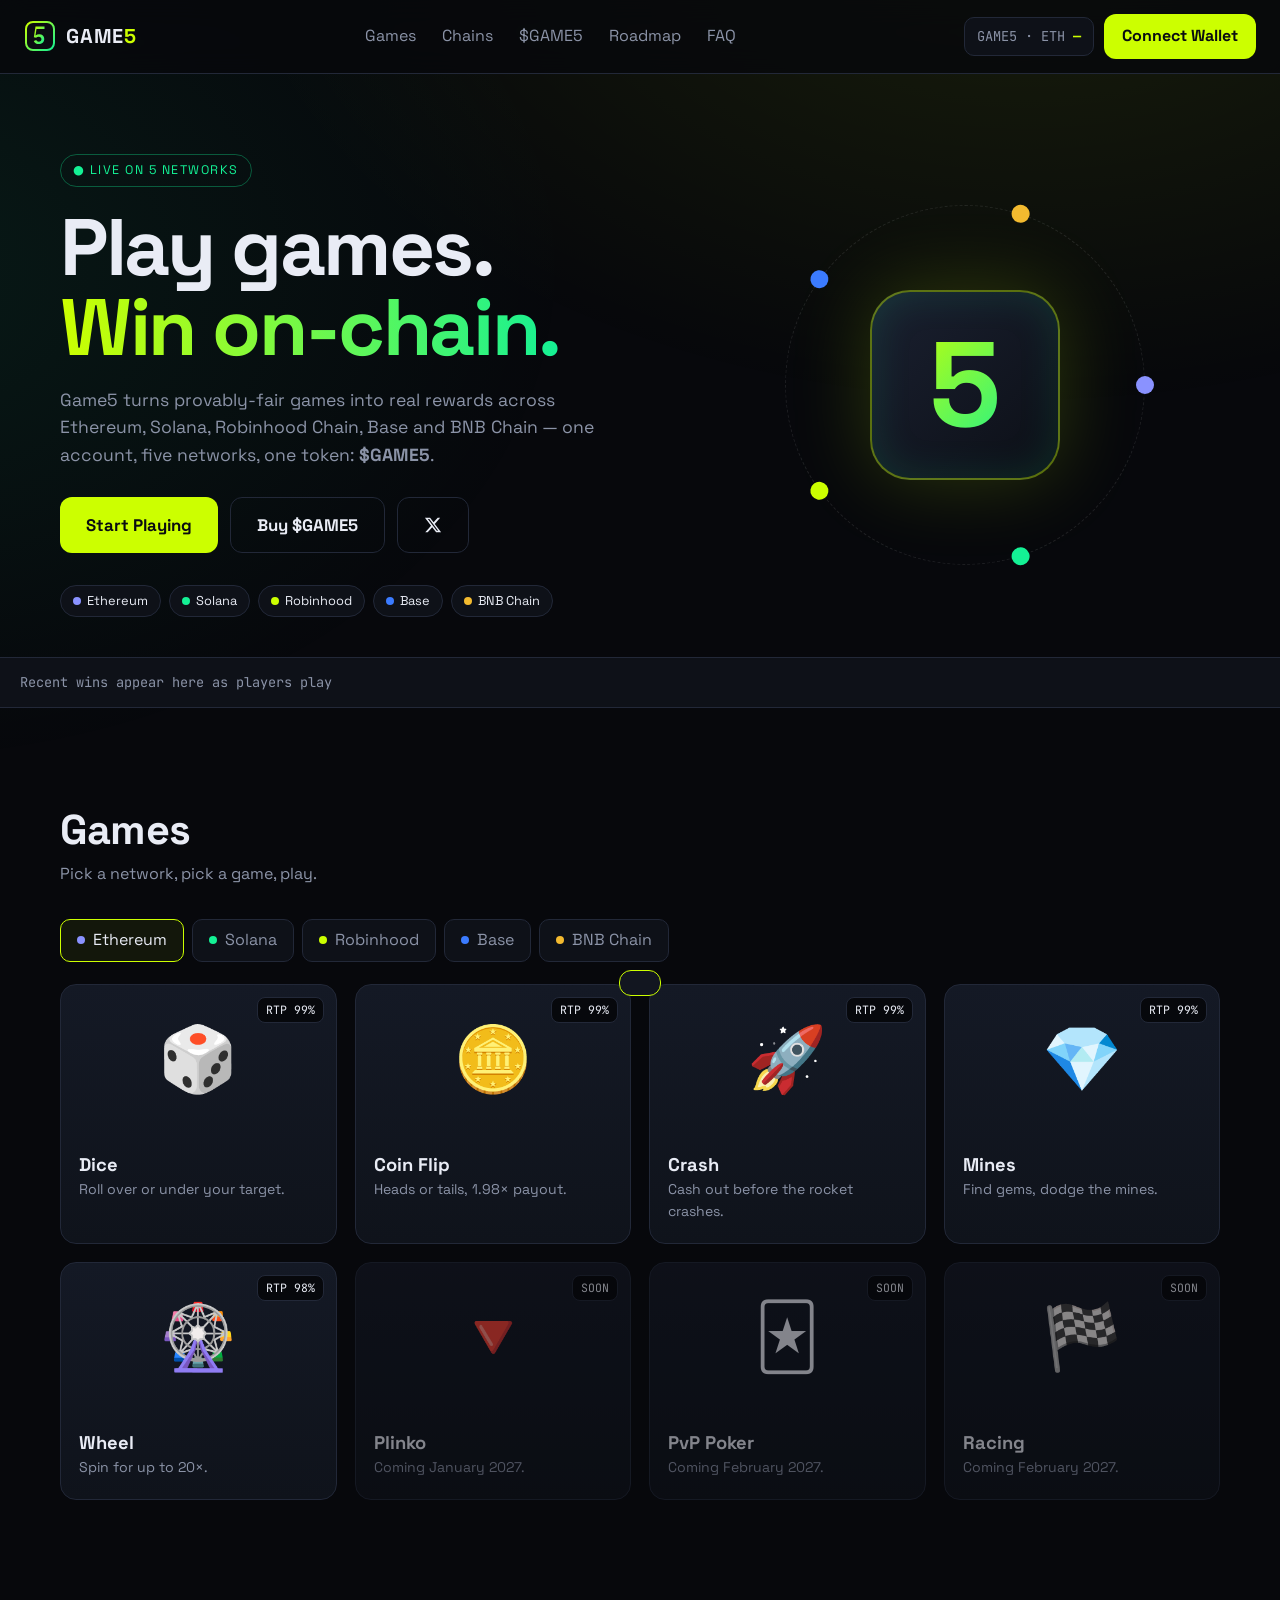
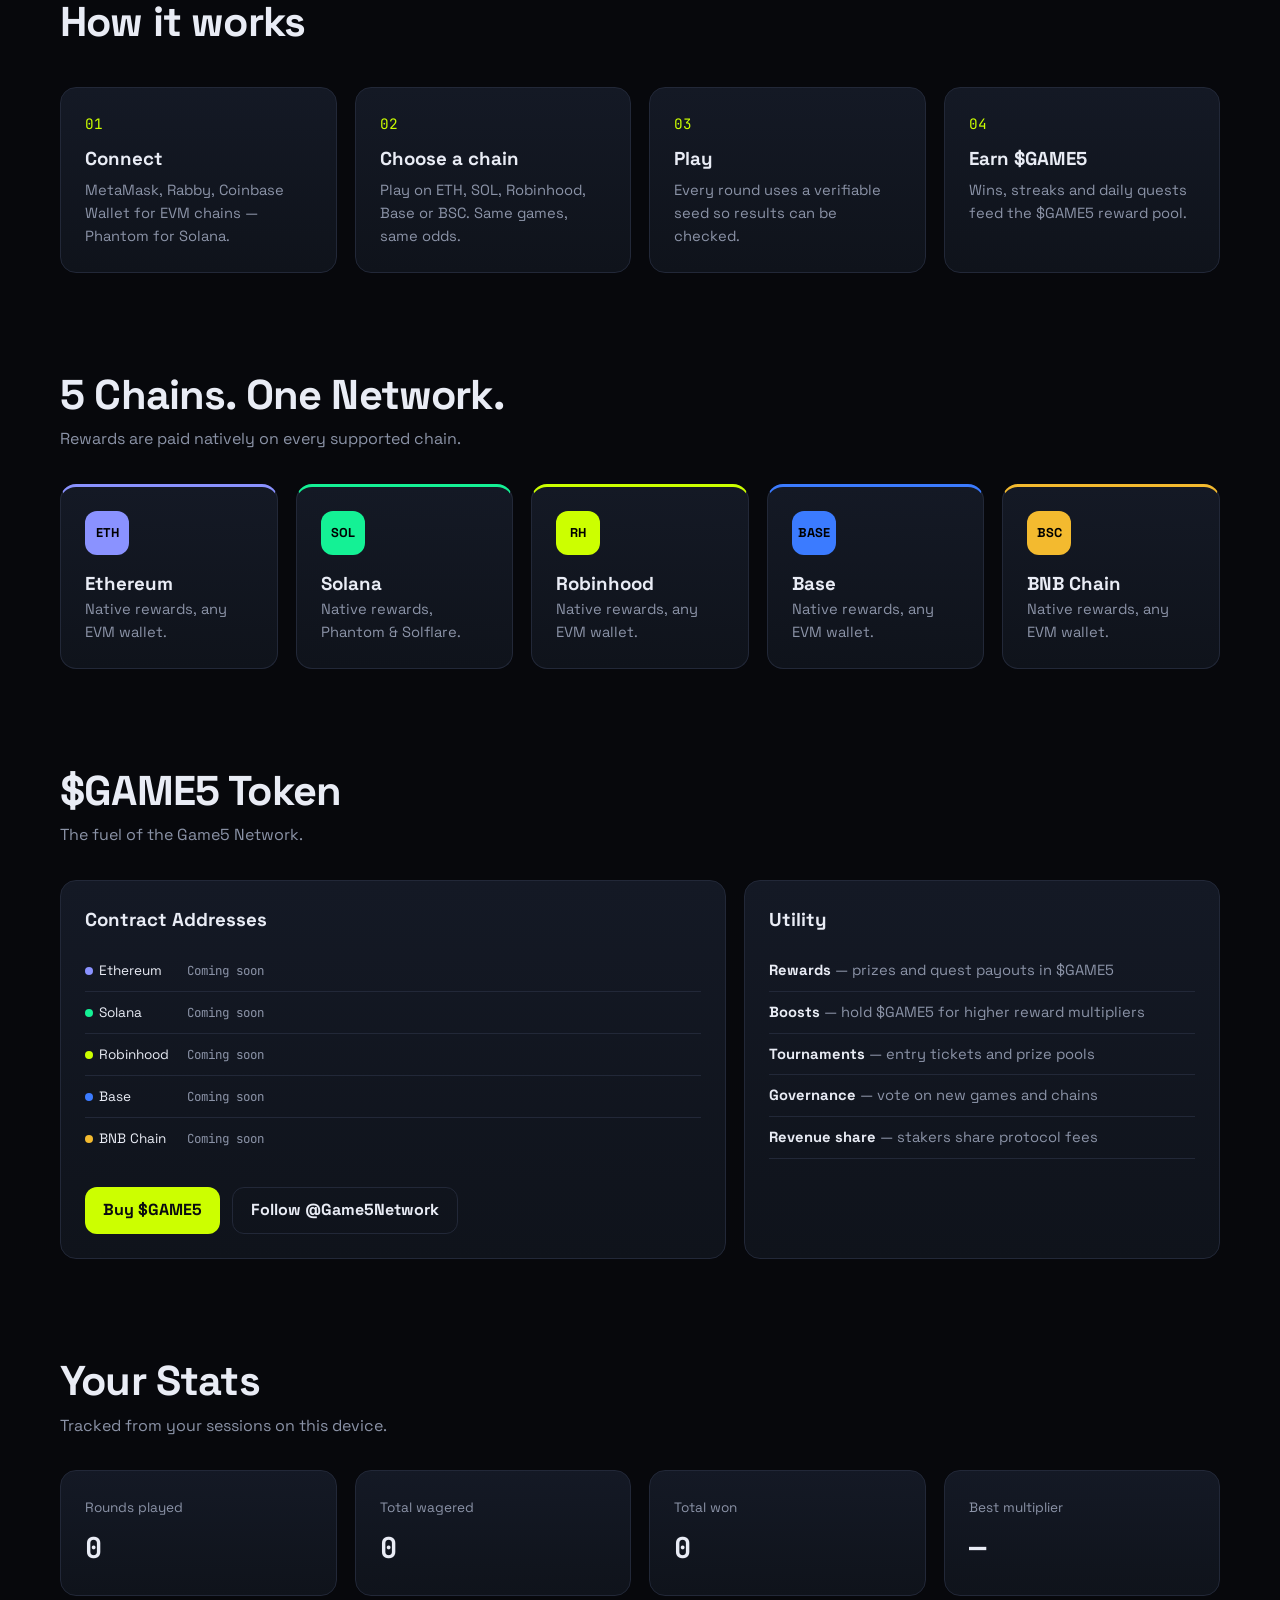
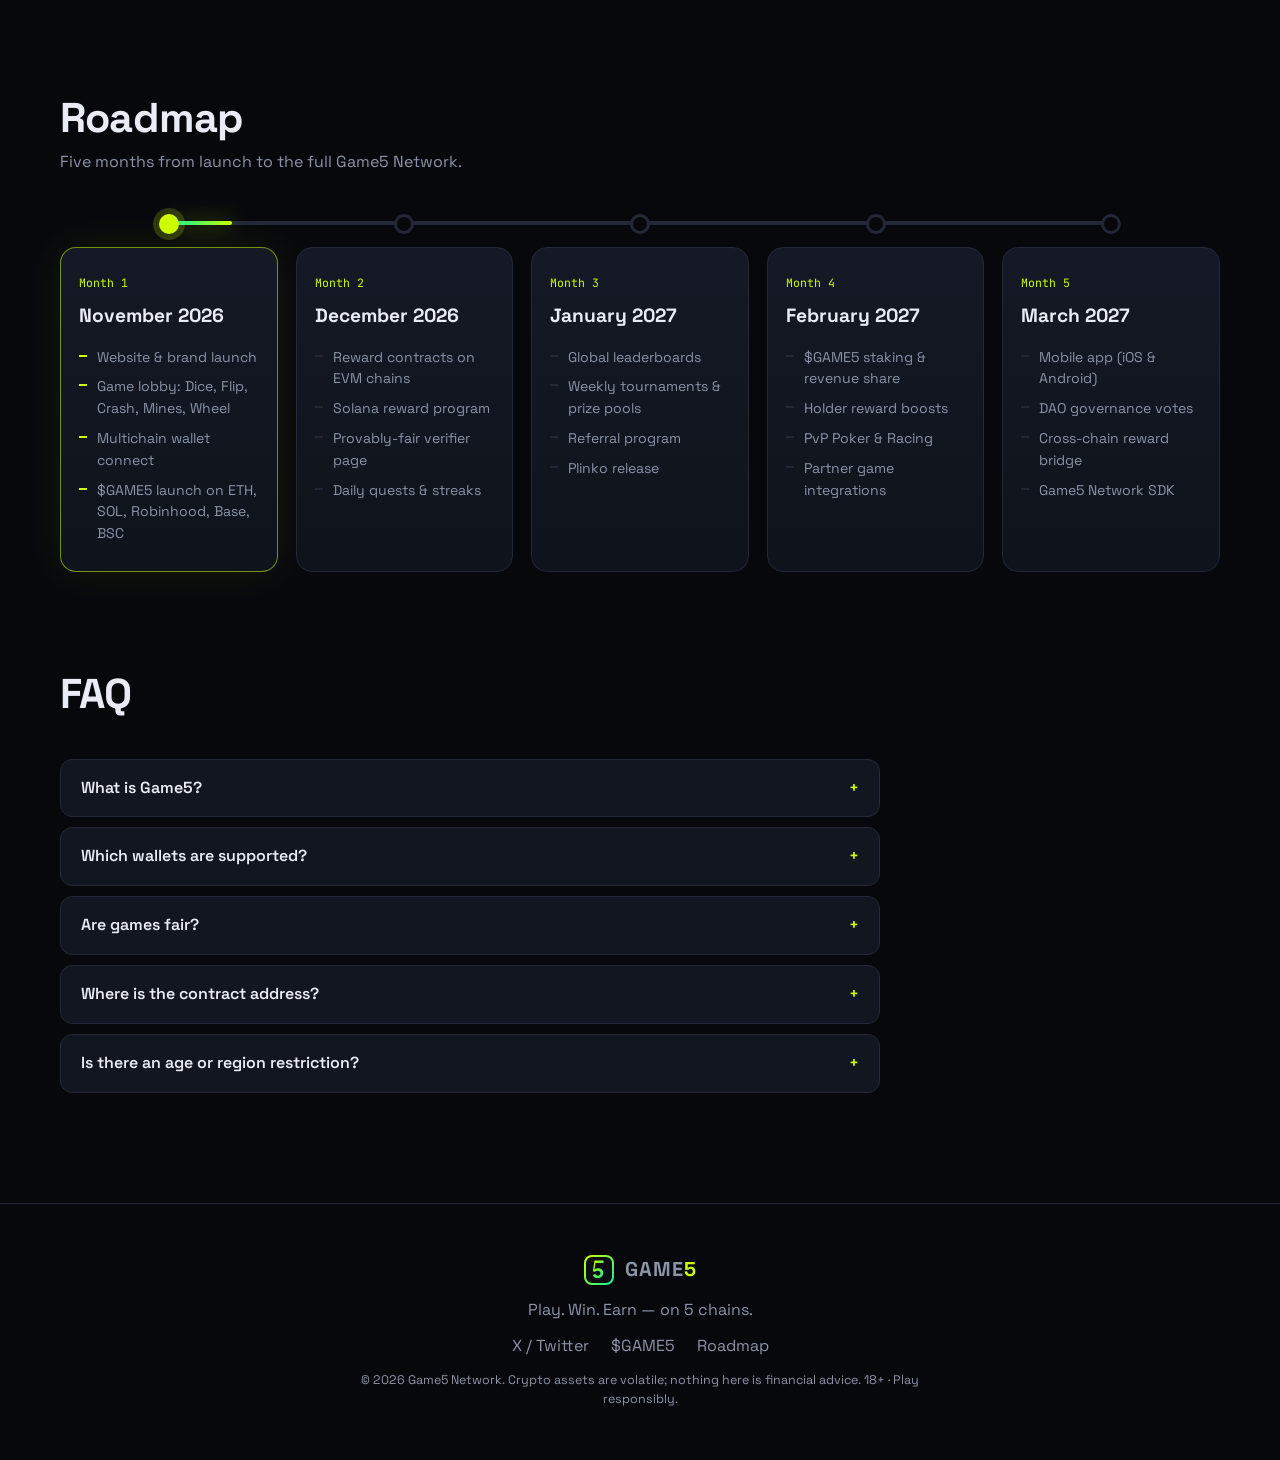
==== commit 73ab5ed1: "X handle @Game5Network; add X button next to Buy Co-Authored-By: Claude Opus 5.5 <noreply@anthropic." ====
--- a/index.html
+++ b/index.html
@@ -9,7 +9,7 @@
 <meta property="og:description" content="Skill & luck games with rewards on ETH, SOL, Robinhood, Base and BSC. $GAME5">
 <meta property="og:url" content="https://game5.fun">
 <meta name="twitter:card" content="summary_large_image">
-<meta name="twitter:site" content="@Game5Fun">
+<meta name="twitter:site" content="@Game5Network">
 <link rel="icon" href="assets/logo.svg" type="image/svg+xml">
 <link rel="preconnect" href="https://fonts.googleapis.com">
 <link href="https://fonts.googleapis.com/css2?family=Space+Grotesk:wght@400;500;600;700&family=JetBrains+Mono:wght@400;600&display=swap" rel="stylesheet">
@@ -32,7 +32,7 @@
     <div class="pill">● LIVE ON 5 NETWORKS</div>
     <h1>Play games.<br><em>Win on-chain.</em></h1>
     <p>Game5 turns provably-fair games into real rewards across Ethereum, Solana, Robinhood Chain, Base and BNB Chain — one account, five networks, one token: <b>$GAME5</b>.</p>
-    <div class="cta"><a href="#games" class="btn big">Start Playing</a><button class="btn ghost big" data-buy>Buy $GAME5</button></div>
+    <div class="cta"><a href="#games" class="btn big">Start Playing</a><button class="btn ghost big" data-buy>Buy $GAME5</button><a class="btn ghost big x-btn" href="https://x.com/Game5Network" target="_blank" rel="noopener" aria-label="Game5 on X"><svg viewBox="0 0 24 24" width="18" height="18" fill="currentColor"><path d="M18.244 2.25h3.308l-7.227 8.26 8.502 11.24H16.17l-5.214-6.817L4.99 21.75H1.68l7.73-8.835L1.254 2.25H8.08l4.713 6.231zm-1.161 17.52h1.833L7.084 4.126H5.117z"/></svg></a></div>
     <div class="hero-chains" id="heroChains"></div>
   </div>
   <div class="hero-art">
@@ -70,7 +70,7 @@
     <div class="card">
       <h3>Contract Addresses</h3>
       <div id="caList"></div>
-      <div class="cta"><button class="btn" id="buyBtn">Buy $GAME5</button><a class="btn ghost" href="https://x.com/Game5Fun" target="_blank" rel="noopener">Follow @Game5Fun</a></div>
+      <div class="cta"><button class="btn" id="buyBtn">Buy $GAME5</button><a class="btn ghost" href="https://x.com/Game5Network" target="_blank" rel="noopener">Follow @Game5Network</a></div>
     </div>
     <div class="card utility">
       <h3>Utility</h3>
@@ -108,7 +108,7 @@
     <details><summary>What is Game5?</summary><p>A gaming network where players play fast, verifiable games and earn rewards on five blockchains, powered by the $GAME5 token.</p></details>
     <details><summary>Which wallets are supported?</summary><p>Any injected EVM wallet (MetaMask, Rabby, Coinbase Wallet, OKX) for Ethereum, Robinhood Chain, Base and BSC; Phantom or Solflare for Solana.</p></details>
     <details><summary>Are games fair?</summary><p>Each round derives its result from a server seed, client seed and nonce. The seed hash is shown before you play so the result can be verified afterwards.</p></details>
-    <details><summary>Where is the contract address?</summary><p>Official CAs are listed in the $GAME5 section and announced only on <a href="https://x.com/Game5Fun" target="_blank" rel="noopener">@Game5Fun</a>. Ignore any other source.</p></details>
+    <details><summary>Where is the contract address?</summary><p>Official CAs are listed in the $GAME5 section and announced only on <a href="https://x.com/Game5Network" target="_blank" rel="noopener">@Game5Network</a>. Ignore any other source.</p></details>
     <details><summary>Is there an age or region restriction?</summary><p>You must be of legal age and allowed to play games of chance where you live. Play responsibly.</p></details>
   </div>
 </section>
@@ -116,7 +116,7 @@
 <footer>
   <div class="brand"><img src="assets/logo.svg" alt=""><b>GAME<span>5</span></b></div>
   <p>Play. Win. Earn — on 5 chains.</p>
-  <div class="f-links"><a href="https://x.com/Game5Fun" target="_blank" rel="noopener">X / Twitter</a><a href="#token">$GAME5</a><a href="#roadmap">Roadmap</a></div>
+  <div class="f-links"><a href="https://x.com/Game5Network" target="_blank" rel="noopener">X / Twitter</a><a href="#token">$GAME5</a><a href="#roadmap">Roadmap</a></div>
   <small>© 2026 Game5 Network. Crypto assets are volatile; nothing here is financial advice. 18+ · Play responsibly.</small>
 </footer>
 
--- a/assets/style.css
+++ b/assets/style.css
@@ -193,3 +193,4 @@
 .buy-opt em{font-style:normal;color:var(--ac);font-size:1.2rem}
 .buy-opt.off{opacity:.5}
 .road-fill{width:6%}
+.x-btn{padding-inline:18px}
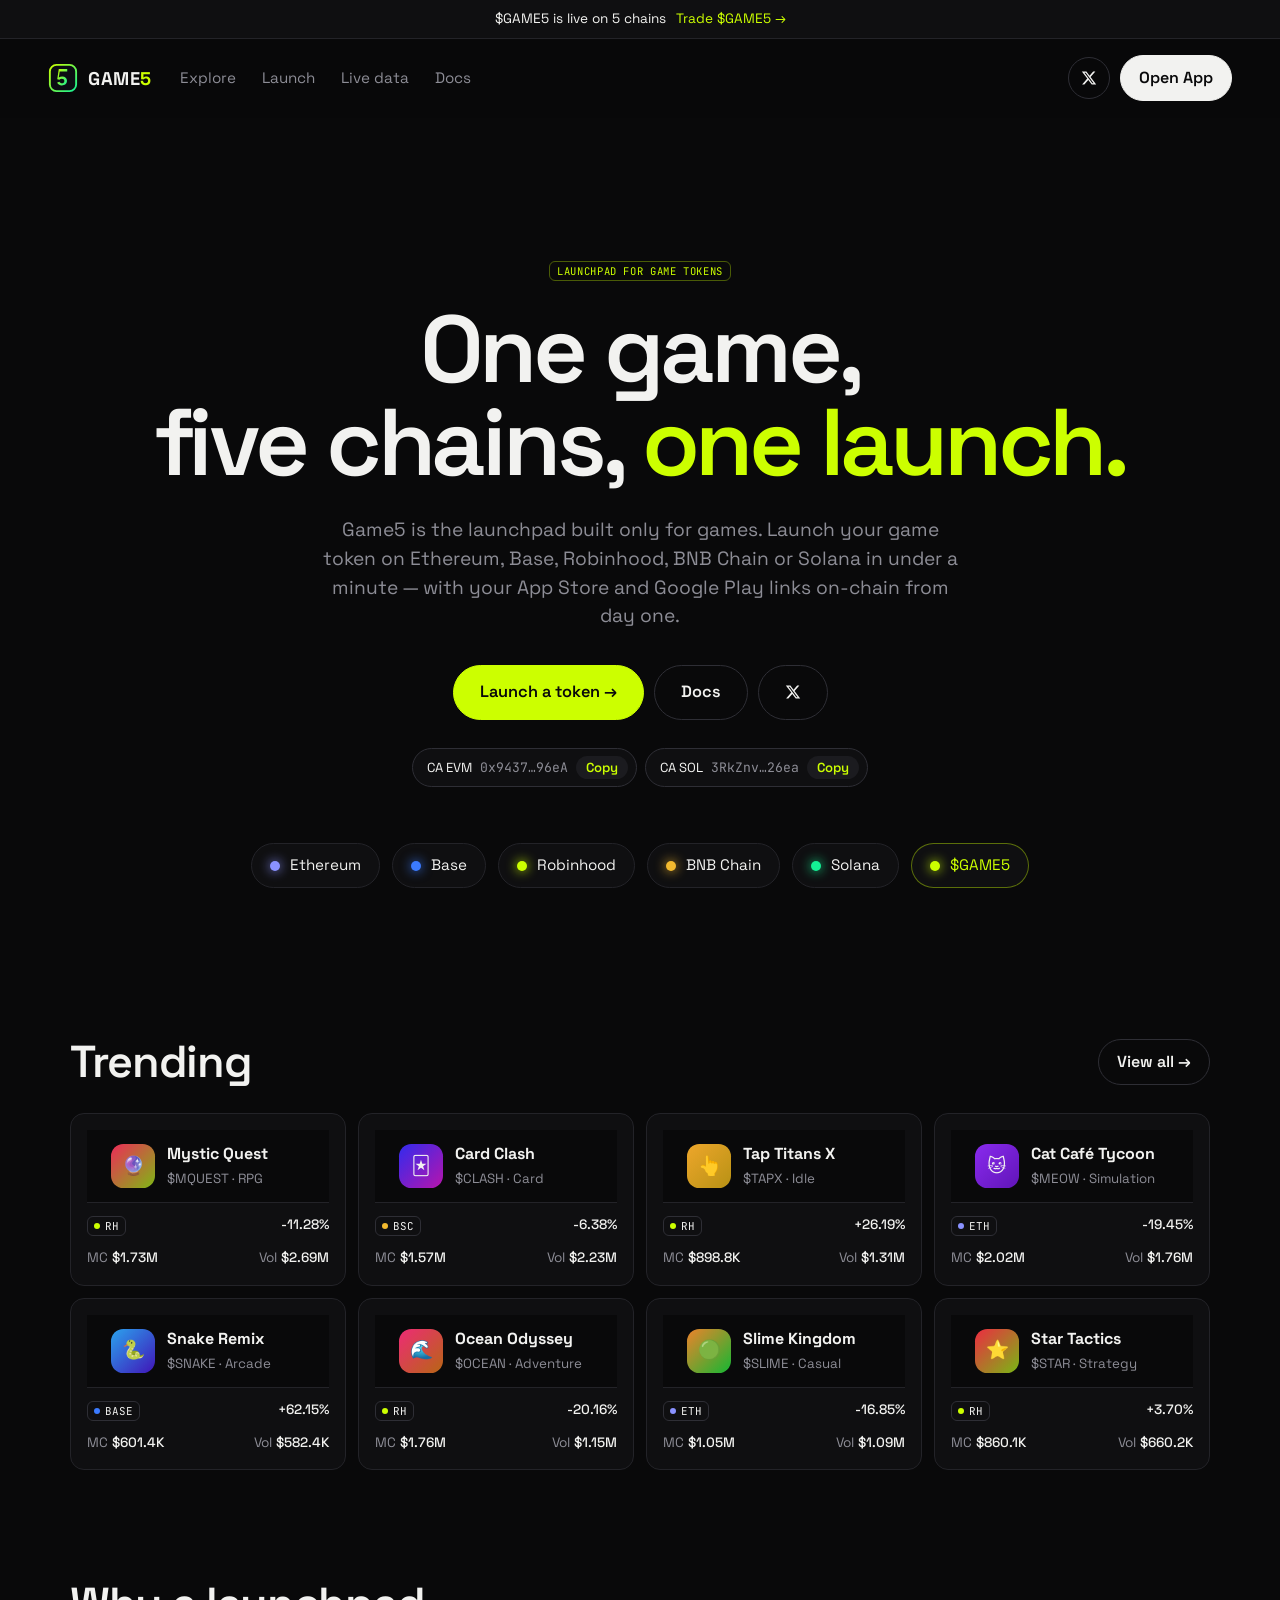
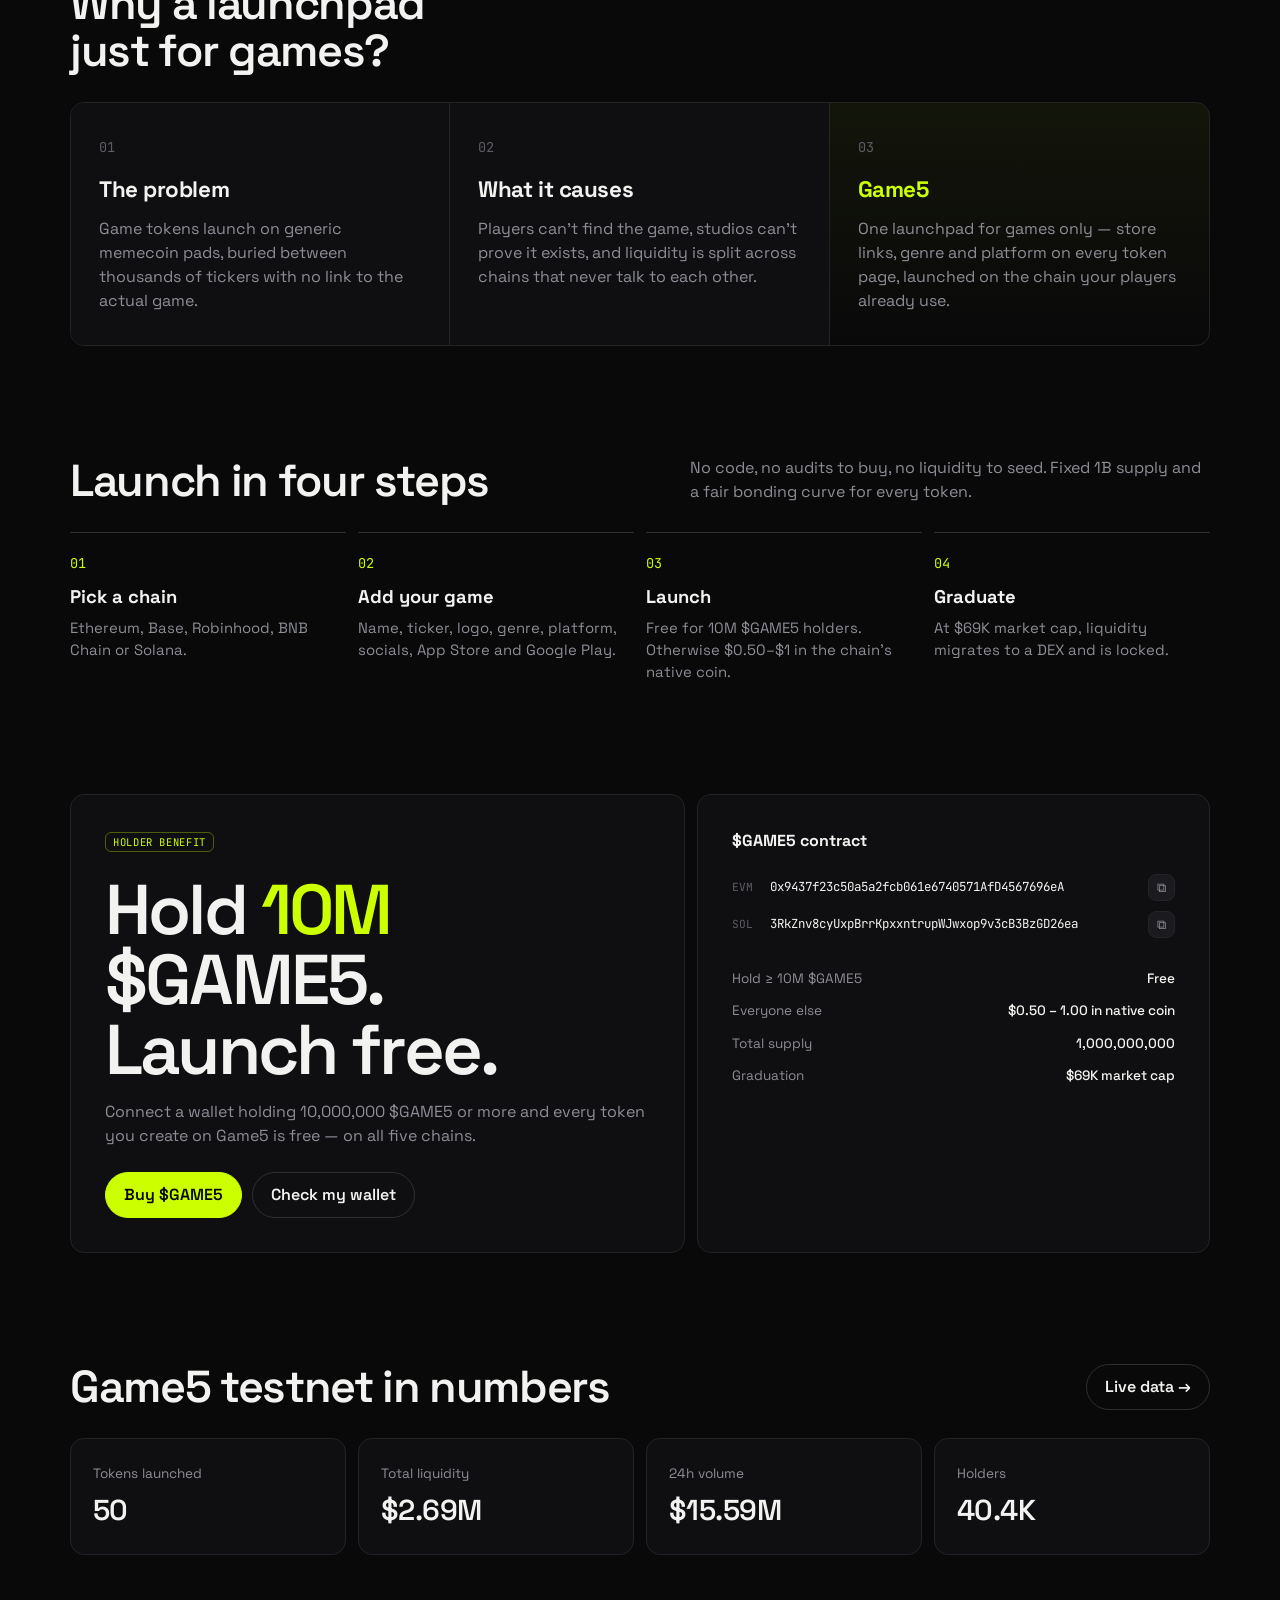
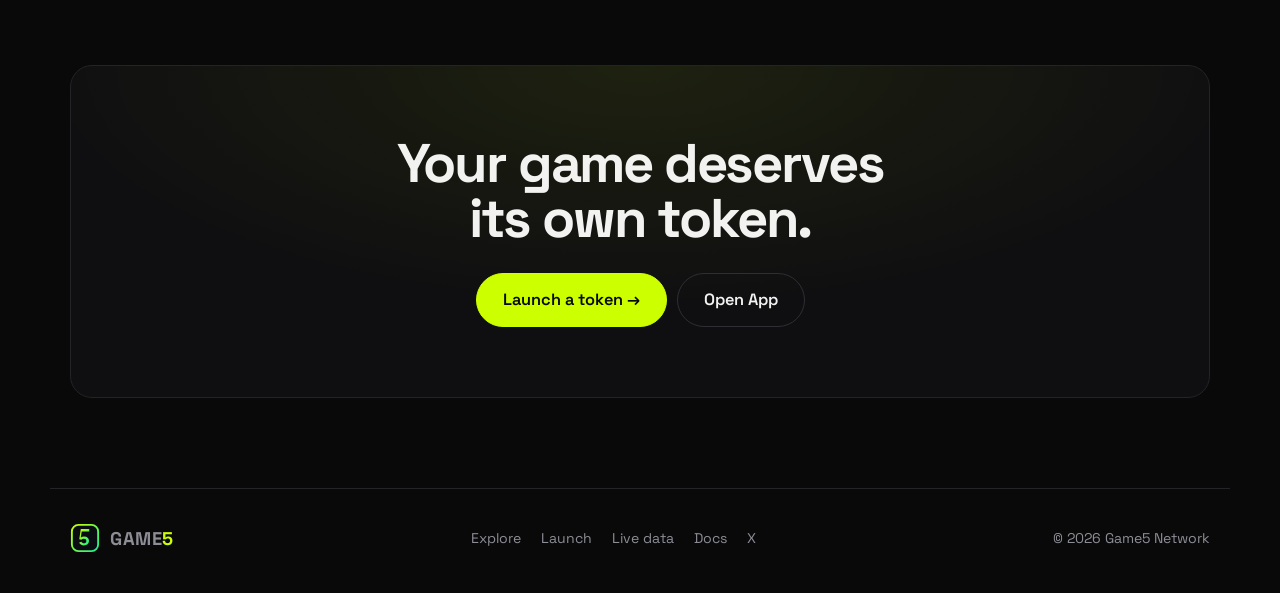
==== commit e10e3590: "Redesign Game5 as a launchpad for game tokens Landing page, app with left menu (Explore, Create Toke" ====
--- a/index.html
+++ b/index.html
@@ -3,10 +3,11 @@
 <head>
 <meta charset="utf-8">
 <meta name="viewport" content="width=device-width,initial-scale=1">
-<title>Game5 — Play. Win. Earn on 5 Chains</title>
-<meta name="description" content="Game5 is a multichain gaming network with on-chain rewards on Ethereum, Solana, Robinhood Chain, Base and BNB Chain. $GAME5">
-<meta property="og:title" content="Game5 — Play. Win. Earn on 5 Chains">
-<meta property="og:description" content="Skill & luck games with rewards on ETH, SOL, Robinhood, Base and BSC. $GAME5">
+<title>Game5 — The launchpad for game tokens</title>
+<meta name="description" content="Game5 is the launchpad built for game tokens. Launch on Ethereum, Base, Robinhood, BNB Chain or Solana — free for $GAME5 holders.">
+<meta name="theme-color" content="#09090a">
+<meta property="og:title" content="Game5 — The launchpad for game tokens">
+<meta property="og:description" content="Launch your game token on five chains. Free for holders of 10M $GAME5.">
 <meta property="og:url" content="https://game5.fun">
 <meta name="twitter:card" content="summary_large_image">
 <meta name="twitter:site" content="@Game5Network">
@@ -16,140 +17,111 @@
 <link rel="stylesheet" href="assets/style.css">
 </head>
 <body>
-<header class="nav">
-  <a href="#" class="brand"><img src="assets/logo.svg" alt=""><b>GAME<span>5</span></b></a>
+<div class="annc"><span>$GAME5 is live on 5 chains</span><a id="annBuy" href="#" target="_blank" rel="noopener">Trade $GAME5 →</a></div>
+<header class="hnav">
+  <a href="/" class="brand"><img src="assets/logo.svg" alt=""><b>GAME<span>5</span></b></a>
   <nav class="links">
-    <a href="#games">Games</a><a href="#chains">Chains</a><a href="#token">$GAME5</a><a href="#roadmap">Roadmap</a><a href="#faq">FAQ</a>
+    <a href="app.html#/explore">Explore</a><a href="app.html#/create">Launch</a><a href="app.html#/live">Live data</a><a href="app.html#/docs">Docs</a>
   </nav>
-  <div class="nav-r">
-    <div class="bal" title="$GAME5 wallet balance"><span id="tokChain">GAME5</span> <b id="tokBal">—</b></div>
-    <button class="btn" id="connectBtn">Connect Wallet</button>
+  <div class="r">
+    <a class="btn ghost sq x" id="xTop" target="_blank" rel="noopener" aria-label="Game5 on X"><svg class="x-ico" viewBox="0 0 24 24"><path d="M18.244 2.25h3.308l-7.227 8.26 8.502 11.24H16.17l-5.214-6.817L4.99 21.75H1.68l7.73-8.835L1.254 2.25H8.08l4.713 6.231zm-1.161 17.52h1.833L7.084 4.126H5.117z"/></svg></a>
+    <a class="btn" href="app.html#/explore">Open App</a>
   </div>
 </header>
 
 <section class="hero">
-  <div class="hero-txt">
-    <div class="pill">● LIVE ON 5 NETWORKS</div>
-    <h1>Play games.<br><em>Win on-chain.</em></h1>
-    <p>Game5 turns provably-fair games into real rewards across Ethereum, Solana, Robinhood Chain, Base and BNB Chain — one account, five networks, one token: <b>$GAME5</b>.</p>
-    <div class="cta"><a href="#games" class="btn big">Start Playing</a><button class="btn ghost big" data-buy>Buy $GAME5</button><a class="btn ghost big x-btn" href="https://x.com/Game5Network" target="_blank" rel="noopener" aria-label="Game5 on X"><svg viewBox="0 0 24 24" width="18" height="18" fill="currentColor"><path d="M18.244 2.25h3.308l-7.227 8.26 8.502 11.24H16.17l-5.214-6.817L4.99 21.75H1.68l7.73-8.835L1.254 2.25H8.08l4.713 6.231zm-1.161 17.52h1.833L7.084 4.126H5.117z"/></svg></a></div>
-    <div class="hero-chains" id="heroChains"></div>
+  <span class="badge">Launchpad for game tokens</span>
+  <h1 style="margin-top:22px">One game,<br>five chains, <em>one launch.</em></h1>
+  <p>Game5 is the launchpad built only for games. Launch your game token on Ethereum, Base, Robinhood, BNB Chain or Solana in under a minute — with your App Store and Google Play links on-chain from day one.</p>
+  <div class="cta">
+    <a class="btn ac big" href="app.html#/create">Launch a token →</a>
+    <a class="btn ghost big" href="app.html#/docs">Docs</a>
+    <a class="btn ghost big" id="xHero" target="_blank" rel="noopener" aria-label="Game5 on X"><svg class="x-ico" viewBox="0 0 24 24"><path d="M18.244 2.25h3.308l-7.227 8.26 8.502 11.24H16.17l-5.214-6.817L4.99 21.75H1.68l7.73-8.835L1.254 2.25H8.08l4.713 6.231zm-1.161 17.52h1.833L7.084 4.126H5.117z"/></svg></a>
   </div>
-  <div class="hero-art">
-    <div class="cube"><div>5</div></div>
-    <div class="orbit"><span></span><span></span><span></span><span></span><span></span></div>
+  <div class="hero-ca" id="heroCA"></div>
+  <div class="chainrow" id="chainRow"></div>
+</section>
+
+<section class="sec">
+  <div class="sec-h"><h2>Trending</h2><a class="btn ghost" href="app.html#/explore">View all →</a></div>
+  <div class="trend" id="trend"></div>
+</section>
+
+<section class="sec">
+  <div class="sec-h"><h2>Why a launchpad<br>just for games?</h2></div>
+  <div class="three">
+    <div><i>01</i><h3>The problem</h3><p>Game tokens launch on generic memecoin pads, buried between thousands of tickers with no link to the actual game.</p></div>
+    <div><i>02</i><h3>What it causes</h3><p>Players can't find the game, studios can't prove it exists, and liquidity is split across chains that never talk to each other.</p></div>
+    <div><i>03</i><h3>Game5</h3><p>One launchpad for games only — store links, genre and platform on every token page, launched on the chain your players already use.</p></div>
   </div>
 </section>
 
-<section class="ticker"><div class="ticker-track" id="feed"><span>Recent wins appear here as players play</span></div></section>
-
-<section id="games" class="wrap">
-  <div class="sec-h"><h2>Games</h2><p>Pick a network, pick a game, play.</p></div>
-  <div class="chain-tabs" id="chainTabs"></div>
-  <div class="grid games" id="gameGrid"></div>
-</section>
-
-<section id="how" class="wrap">
-  <div class="sec-h"><h2>How it works</h2></div>
-  <div class="grid steps">
-    <div class="card step"><i>01</i><h3>Connect</h3><p>MetaMask, Rabby, Coinbase Wallet for EVM chains — Phantom for Solana.</p></div>
-    <div class="card step"><i>02</i><h3>Choose a chain</h3><p>Play on ETH, SOL, Robinhood, Base or BSC. Same games, same odds.</p></div>
-    <div class="card step"><i>03</i><h3>Play</h3><p>Every round uses a verifiable seed so results can be checked.</p></div>
-    <div class="card step"><i>04</i><h3>Earn $GAME5</h3><p>Wins, streaks and daily quests feed the $GAME5 reward pool.</p></div>
+<section class="sec">
+  <div class="sec-h"><h2>Launch in four steps</h2><p>No code, no audits to buy, no liquidity to seed. Fixed 1B supply and a fair bonding curve for every token.</p></div>
+  <div class="steps">
+    <div class="step"><i>01</i><h3>Pick a chain</h3><p>Ethereum, Base, Robinhood, BNB Chain or Solana.</p></div>
+    <div class="step"><i>02</i><h3>Add your game</h3><p>Name, ticker, logo, genre, platform, socials, App Store and Google Play.</p></div>
+    <div class="step"><i>03</i><h3>Launch</h3><p>Free for 10M $GAME5 holders. Otherwise $0.50–$1 in the chain's native coin.</p></div>
+    <div class="step"><i>04</i><h3>Graduate</h3><p>At $69K market cap, liquidity migrates to a DEX and is locked.</p></div>
   </div>
 </section>
 
-<section id="chains" class="wrap">
-  <div class="sec-h"><h2>5 Chains. One Network.</h2><p>Rewards are paid natively on every supported chain.</p></div>
-  <div class="grid chains" id="chainCards"></div>
-</section>
-
-<section id="token" class="wrap">
-  <div class="sec-h"><h2>$GAME5 Token</h2><p>The fuel of the Game5 Network.</p></div>
-  <div class="token">
+<section class="sec">
+  <div class="hold">
     <div class="card">
-      <h3>Contract Addresses</h3>
-      <div id="caList"></div>
-      <div class="cta"><button class="btn" id="buyBtn">Buy $GAME5</button><a class="btn ghost" href="https://x.com/Game5Network" target="_blank" rel="noopener">Follow @Game5Network</a></div>
+      <span class="badge">Holder benefit</span>
+      <div class="bignum" style="margin:22px 0 14px">Hold <em>10M</em><br>$GAME5.<br>Launch free.</div>
+      <p class="mut">Connect a wallet holding 10,000,000 $GAME5 or more and every token you create on Game5 is free — on all five chains.</p>
+      <div style="display:flex;gap:10px;flex-wrap:wrap;margin-top:24px"><a class="btn ac" id="holdBuy" target="_blank" rel="noopener">Buy $GAME5</a><a class="btn ghost" href="app.html#/create">Check my wallet</a></div>
     </div>
-    <div class="card utility">
-      <h3>Utility</h3>
-      <ul>
-        <li><b>Rewards</b> — prizes and quest payouts in $GAME5</li>
-        <li><b>Boosts</b> — hold $GAME5 for higher reward multipliers</li>
-        <li><b>Tournaments</b> — entry tickets and prize pools</li>
-        <li><b>Governance</b> — vote on new games and chains</li>
-        <li><b>Revenue share</b> — stakers share protocol fees</li>
-      </ul>
+    <div class="card">
+      <h3 style="font-size:1rem;margin-bottom:16px">$GAME5 contract</h3>
+      <div class="ca-box" style="margin:0;border:0;padding:0;background:none" id="holdCA"></div>
+      <div style="margin-top:22px;display:grid;gap:4px" id="feeRows"></div>
     </div>
   </div>
 </section>
 
-<section id="leaderboard" class="wrap">
-  <div class="sec-h"><h2>Your Stats</h2><p>Tracked from your sessions on this device.</p></div>
-  <div class="grid stats" id="stats"></div>
+<section class="sec">
+  <div class="sec-h"><h2>Game5 testnet in numbers</h2><a class="btn ghost" href="app.html#/live">Live data →</a></div>
+  <div class="stat-row" id="stats"></div>
 </section>
 
-<section id="roadmap" class="wrap">
-  <div class="sec-h"><h2>Roadmap</h2><p>Five months from launch to the full Game5 Network.</p></div>
-  <div class="road">
-    <div class="road-line"><div class="road-fill"></div></div>
-    <div class="phase now"><div class="dot"></div><span class="tag">Month 1</span><h3>November 2026</h3><ul><li>Website & brand launch</li><li>Game lobby: Dice, Flip, Crash, Mines, Wheel</li><li>Multichain wallet connect</li><li>$GAME5 launch on ETH, SOL, Robinhood, Base, BSC</li></ul></div>
-    <div class="phase"><div class="dot"></div><span class="tag">Month 2</span><h3>December 2026</h3><ul><li>Reward contracts on EVM chains</li><li>Solana reward program</li><li>Provably-fair verifier page</li><li>Daily quests & streaks</li></ul></div>
-    <div class="phase"><div class="dot"></div><span class="tag">Month 3</span><h3>January 2027</h3><ul><li>Global leaderboards</li><li>Weekly tournaments & prize pools</li><li>Referral program</li><li>Plinko release</li></ul></div>
-    <div class="phase"><div class="dot"></div><span class="tag">Month 4</span><h3>February 2027</h3><ul><li>$GAME5 staking & revenue share</li><li>Holder reward boosts</li><li>PvP Poker & Racing</li><li>Partner game integrations</li></ul></div>
-    <div class="phase"><div class="dot"></div><span class="tag">Month 5</span><h3>March 2027</h3><ul><li>Mobile app (iOS & Android)</li><li>DAO governance votes</li><li>Cross-chain reward bridge</li><li>Game5 Network SDK</li></ul></div>
-  </div>
-</section>
+<section class="cta-band"><div>
+  <h2>Your game deserves<br>its own token.</h2>
+  <div class="cta"><a class="btn ac big" href="app.html#/create">Launch a token →</a><a class="btn ghost big" href="app.html#/explore">Open App</a></div>
+</div></section>
 
-<section id="faq" class="wrap">
-  <div class="sec-h"><h2>FAQ</h2></div>
-  <div class="faq">
-    <details><summary>What is Game5?</summary><p>A gaming network where players play fast, verifiable games and earn rewards on five blockchains, powered by the $GAME5 token.</p></details>
-    <details><summary>Which wallets are supported?</summary><p>Any injected EVM wallet (MetaMask, Rabby, Coinbase Wallet, OKX) for Ethereum, Robinhood Chain, Base and BSC; Phantom or Solflare for Solana.</p></details>
-    <details><summary>Are games fair?</summary><p>Each round derives its result from a server seed, client seed and nonce. The seed hash is shown before you play so the result can be verified afterwards.</p></details>
-    <details><summary>Where is the contract address?</summary><p>Official CAs are listed in the $GAME5 section and announced only on <a href="https://x.com/Game5Network" target="_blank" rel="noopener">@Game5Network</a>. Ignore any other source.</p></details>
-    <details><summary>Is there an age or region restriction?</summary><p>You must be of legal age and allowed to play games of chance where you live. Play responsibly.</p></details>
-  </div>
-</section>
-
-<footer>
-  <div class="brand"><img src="assets/logo.svg" alt=""><b>GAME<span>5</span></b></div>
-  <p>Play. Win. Earn — on 5 chains.</p>
-  <div class="f-links"><a href="https://x.com/Game5Network" target="_blank" rel="noopener">X / Twitter</a><a href="#token">$GAME5</a><a href="#roadmap">Roadmap</a></div>
-  <small>© 2026 Game5 Network. Crypto assets are volatile; nothing here is financial advice. 18+ · Play responsibly.</small>
+<footer class="hfoot">
+  <a href="/" class="brand"><img src="assets/logo.svg" alt=""><b>GAME<span>5</span></b></a>
+  <nav><a href="app.html#/explore">Explore</a><a href="app.html#/create">Launch</a><a href="app.html#/live">Live data</a><a href="app.html#/docs">Docs</a><a id="xFoot" target="_blank" rel="noopener">X</a></nav>
+  <span>© 2026 Game5 Network</span>
 </footer>
 
-<!-- Game modal -->
-<div class="modal" id="modal" hidden>
-  <div class="modal-box">
-    <button class="x" id="closeModal">✕</button>
-    <div class="m-head"><h3 id="mTitle"></h3><span class="seed">Play balance <b id="bal">0</b></span><span class="seed" id="mSeed"></span></div>
-    <div class="m-body">
-      <div class="m-ctrl">
-        <label>Bet amount</label>
-        <div class="bet"><input type="number" id="betAmt" min="1" value="10"><button data-m="0.5">½</button><button data-m="2">2×</button></div>
-        <div id="gCtrl"></div>
-        <button class="btn big full" id="playBtn">Play</button>
-        <div class="m-msg" id="mMsg"></div>
-      </div>
-      <div class="m-stage" id="gStage"></div>
-    </div>
-  </div>
-</div>
-<!-- Buy modal -->
-<div class="modal" id="buyModal" hidden>
-  <div class="modal-box buy-box">
-    <button class="x" data-close>✕</button>
-    <h3>Buy $GAME5</h3>
-    <p class="sub">Choose a network — swap on Uniswap.</p>
-    <div class="buy-list" id="buyList"></div>
-    <small class="sub">Always verify the contract address before swapping.</small>
-  </div>
-</div>
-<div class="toast" id="toast"></div>
-
 <script src="config.js"></script>
-<script src="assets/app.js"></script>
+<script src="assets/core.js"></script>
+<script src="assets/tokens.js"></script>
+<script>
+(() => {
+  const { C, $, $$, usd, num, pct, logo, chainDot, short, copy, caBlock, buyUrl } = G5, T = G5_TOKENS;
+  $$("#xTop,#xHero,#xFoot").forEach(a => a.href = C.links.x);
+  $$("#annBuy,#holdBuy").forEach(a => a.href = buyUrl());
+  const { evm, sol } = C.token.contracts;
+  $("#heroCA").innerHTML = [["EVM", evm], ["SOL", sol]].filter(x => x[1]).map(([k, a]) => `<span class="ca-chip" data-copy="${a}">CA ${k} <code>${short(a)}</code><b>Copy</b></span>`).join("");
+  $("#heroCA").onclick = e => { const c = e.target.closest("[data-copy]"); if (c) copy(c.dataset.copy, "Contract address copied"); };
+  $("#chainRow").innerHTML = C.chains.map(c => `<span style="--c:${c.color}"><i></i>${c.name}</span>`).join("") + `<span class="g5" style="--c:#ccff00"><i></i>$GAME5</span>`;
+  caBlock($("#holdCA"));
+  $("#feeRows").innerHTML = [["Hold ≥ 10M $GAME5", "Free"], ["Everyone else", "$" + C.launch.feeUsdRange + " in native coin"], ["Total supply", "1,000,000,000"], ["Graduation", "$69K market cap"]]
+    .map(([k, v]) => `<div class="row-sb"><span>${k}</span><b>${v}</b></div>`).join("");
+  const trend = [...T].sort((a, b) => b.volume * (1 + b.change / 100) - a.volume * (1 + a.change / 100)).slice(0, 8);
+  $("#trend").innerHTML = trend.map(t => `<a class="tcard" href="app.html#/token/${t.id}">
+    <div class="top">${logo(t, 44)}<div><b>${t.name}</b><small>$${t.ticker} · ${t.genre}</small></div></div>
+    <div class="row"><span>${chainDot(t.chain)}</span><b class="${t.change >= 0 ? "up" : "dn"}">${pct(t.change)}</b></div>
+    <div class="row"><span>MC <b>${usd(t.mcap)}</b></span><span>Vol <b>${usd(t.volume)}</b></span></div></a>`).join("");
+  const sum = k => T.reduce((s, t) => s + t[k], 0);
+  $("#stats").innerHTML = [["Tokens launched", T.length], ["Total liquidity", usd(sum("liquidity"))], ["24h volume", usd(sum("volume"))], ["Holders", num(sum("holders"))]]
+    .map(([k, v]) => `<div class="card"><span>${k}</span><b>${v}</b></div>`).join("");
+})();
+</script>
 </body>
 </html>
--- a/assets/style.css
+++ b/assets/style.css
@@ -1,196 +1,299 @@
-:root{--bg:#07080c;--bg2:#0e1118;--card:#121620;--line:#222838;--tx:#e9ecf5;--mut:#8b93a7;--ac:#ccff00;--ac2:#14f195;--bad:#ff4d6d;--r:16px}
+:root{--bg:#09090a;--bg1:#0f0f11;--bg2:#141417;--bg3:#1b1b1f;--line:#232328;--line2:#2e2e35;--tx:#f2f2f0;--mut:#8d8d96;--mut2:#5d5d66;--ac:#ccff00;--ac2:#14f195;--up:#22d68a;--dn:#ff4d6d;--r:14px;--side:248px}
 *{box-sizing:border-box;margin:0;padding:0}
 html{scroll-behavior:smooth}
-body{background:var(--bg);color:var(--tx);font-family:"Space Grotesk",system-ui,sans-serif;line-height:1.55;overflow-x:hidden}
-body::before{content:"";position:fixed;inset:0;background:radial-gradient(800px 500px at 80% -10%,#ccff0018,transparent),radial-gradient(700px 500px at -10% 30%,#14f19514,transparent);pointer-events:none;z-index:-1}
+body{background:var(--bg);color:var(--tx);font-family:"Space Grotesk",system-ui,sans-serif;line-height:1.5;-webkit-font-smoothing:antialiased}
 a{color:inherit;text-decoration:none}
-.wrap{max-width:1200px;margin:0 auto;padding:90px 20px 0}
-.btn{display:inline-flex;align-items:center;justify-content:center;gap:8px;background:var(--ac);color:#0a0c10;font-weight:700;border:0;border-radius:12px;padding:10px 18px;cursor:pointer;font:inherit;font-weight:700;transition:.2s}
-.btn:hover{transform:translateY(-2px);box-shadow:0 8px 30px #ccff0040}
-.btn.ghost{background:transparent;color:var(--tx);border:1px solid var(--line)}
-.btn.ghost:hover{border-color:var(--ac);box-shadow:none}
-.btn.big{padding:14px 26px;font-size:1.05rem}
-.btn.full{width:100%}
-.btn:disabled{opacity:.5;cursor:not-allowed;transform:none}
-.card{background:linear-gradient(180deg,#141925,#0f131b);border:1px solid var(--line);border-radius:var(--r);padding:24px}
-.grid{display:grid;gap:18px}
-.sec-h{margin-bottom:32px}
-.sec-h h2{font-size:clamp(1.8rem,4vw,2.6rem);letter-spacing:-.02em}
-.sec-h p{color:var(--mut)}
-
-/* nav */
-.nav{position:sticky;top:0;z-index:50;display:flex;align-items:center;justify-content:space-between;gap:16px;padding:14px 24px;background:#07080ccc;backdrop-filter:blur(14px);border-bottom:1px solid var(--line)}
-.brand{display:flex;align-items:center;gap:10px;font-weight:700;font-size:1.25rem;letter-spacing:.04em}
-.brand img{width:32px;height:32px}
-.brand span{color:var(--ac)}
-.links{display:flex;gap:26px;color:var(--mut)}
-.links a:hover{color:var(--tx)}
-.nav-r{display:flex;gap:10px;align-items:center}
-.bal{font-family:"JetBrains Mono",monospace;font-size:.85rem;background:var(--bg2);border:1px solid var(--line);border-radius:10px;padding:8px 12px;color:var(--mut)}
-.bal b{color:var(--ac)}
-
-/* hero */
-.hero{max-width:1200px;margin:0 auto;padding:80px 20px 40px;display:grid;grid-template-columns:1.2fr 1fr;gap:40px;align-items:center}
-.pill{display:inline-block;font-size:.78rem;letter-spacing:.12em;color:var(--ac2);border:1px solid #14f19555;border-radius:99px;padding:6px 12px;margin-bottom:20px}
-.hero h1{font-size:clamp(2.6rem,6.5vw,5rem);line-height:1;letter-spacing:-.03em;margin-bottom:20px}
-.hero h1 em{font-style:normal;background:linear-gradient(90deg,var(--ac),var(--ac2));-webkit-background-clip:text;background-clip:text;color:transparent}
-.hero p{color:var(--mut);font-size:1.1rem;max-width:560px}
-.cta{display:flex;gap:12px;flex-wrap:wrap;margin-top:28px}
-.hero-chains{display:flex;gap:8px;flex-wrap:wrap;margin-top:32px}
-.chip{font-size:.8rem;border:1px solid var(--line);border-radius:99px;padding:5px 12px;display:flex;align-items:center;gap:6px;background:var(--bg2)}
-.chip i{width:8px;height:8px;border-radius:50%}
-.hero-art{position:relative;height:420px;display:grid;place-items:center}
-.cube{width:190px;height:190px;border-radius:40px;background:linear-gradient(135deg,#1a2030,#0c0f16);border:2px solid #ccff0066;display:grid;place-items:center;box-shadow:0 0 80px #ccff0030,inset 0 0 40px #14f19520;animation:float 5s ease-in-out infinite}
-.cube div{font-size:120px;font-weight:700;background:linear-gradient(135deg,var(--ac),var(--ac2));-webkit-background-clip:text;background-clip:text;color:transparent}
-.orbit{position:absolute;width:360px;height:360px;border:1px dashed #ffffff18;border-radius:50%;animation:spin 24s linear infinite}
-.orbit span{position:absolute;width:18px;height:18px;border-radius:50%;left:50%;top:50%;margin:-9px}
-.orbit span:nth-child(1){background:#8a92ff;transform:rotate(0deg) translate(180px)}
-.orbit span:nth-child(2){background:#14f195;transform:rotate(72deg) translate(180px)}
-.orbit span:nth-child(3){background:#ccff00;transform:rotate(144deg) translate(180px)}
-.orbit span:nth-child(4){background:#3b7bff;transform:rotate(216deg) translate(180px)}
-.orbit span:nth-child(5){background:#f3ba2f;transform:rotate(288deg) translate(180px)}
-@keyframes float{50%{transform:translateY(-14px) rotate(3deg)}}
-@keyframes spin{to{transform:rotate(360deg)}}
-
-/* ticker */
-.ticker{border-block:1px solid var(--line);background:var(--bg2);overflow:hidden;white-space:nowrap;padding:12px 0}
-.ticker-track{display:inline-flex;gap:40px;padding-left:20px;font-family:"JetBrains Mono",monospace;font-size:.85rem;color:var(--mut)}
-.ticker-track b{color:var(--ac2)}
-.ticker-track .l{color:var(--bad)}
-
-/* games */
-.chain-tabs{display:flex;gap:8px;flex-wrap:wrap;margin-bottom:22px}
-.chain-tabs button{font:inherit;background:var(--bg2);color:var(--mut);border:1px solid var(--line);border-radius:10px;padding:8px 16px;cursor:pointer;display:flex;gap:8px;align-items:center}
-.chain-tabs button i{width:8px;height:8px;border-radius:50%}
-.chain-tabs button.on{color:var(--tx);border-color:var(--ac);background:#ccff0010}
-.games{grid-template-columns:repeat(auto-fill,minmax(220px,1fr))}
-.game{cursor:pointer;position:relative;overflow:hidden;transition:.25s;padding:0}
-.game:hover{transform:translateY(-4px);border-color:#ccff0088}
-.game .art{height:150px;display:grid;place-items:center;font-size:64px;background:radial-gradient(circle at 50% 120%,var(--c,#ccff00)44,transparent 70%)}
-.game .meta{padding:16px 18px 20px}
-.game h3{font-size:1.15rem}
-.game p{color:var(--mut);font-size:.88rem}
-.game .rtp{position:absolute;top:12px;right:12px;font-size:.72rem;font-family:"JetBrains Mono",monospace;background:#000a;border:1px solid var(--line);border-radius:8px;padding:3px 8px}
-.game.soon{opacity:.55;cursor:default}
-.game.soon:hover{transform:none;border-color:var(--line)}
-
-/* steps & chains */
-.steps{grid-template-columns:repeat(4,1fr)}
-.step i{font-style:normal;font-family:"JetBrains Mono",monospace;color:var(--ac);font-size:.9rem}
-.step h3{margin:8px 0 6px}
-.step p,.chain-c p{color:var(--mut);font-size:.92rem}
-.chains{grid-template-columns:repeat(5,1fr)}
-.chain-c{border-top:3px solid var(--c)}
-.chain-c .ic{width:44px;height:44px;border-radius:12px;display:grid;place-items:center;font-weight:700;font-size:.8rem;color:#000;background:var(--c);margin-bottom:14px}
-
-/* token */
-.token{display:grid;grid-template-columns:1.4fr 1fr;gap:18px}
-.token h3{margin-bottom:16px}
-.ca{display:flex;align-items:center;gap:10px;padding:10px 0;border-bottom:1px solid var(--line)}
-.ca:last-child{border:0}
-.ca .n{width:92px;font-size:.85rem;display:flex;align-items:center;gap:6px}
-.ca .n i{width:8px;height:8px;border-radius:50%}
-.ca code{flex:1;font-family:"JetBrains Mono",monospace;font-size:.78rem;color:var(--mut);overflow:hidden;text-overflow:ellipsis;white-space:nowrap}
-.ca button{font:inherit;font-size:.75rem;background:var(--bg2);color:var(--tx);border:1px solid var(--line);border-radius:8px;padding:4px 10px;cursor:pointer}
-.donut-wrap{position:relative;width:190px;margin:0 auto 16px}
-.donut{width:100%;transform:rotate(-90deg)}
-.donut-c{position:absolute;inset:0;display:grid;place-content:center;text-align:center}
-.donut-c span{font-size:.75rem;color:var(--mut)}
-.legend{list-style:none;font-size:.88rem}
-.legend li{display:flex;justify-content:space-between;gap:10px;padding:5px 0}
-.legend li span{display:flex;align-items:center;gap:8px;color:var(--mut)}
-.legend i{width:10px;height:10px;border-radius:3px}
-.utility ul{list-style:none}
-.utility li{padding:9px 0;border-bottom:1px solid var(--line);color:var(--mut);font-size:.92rem}
-.utility li b{color:var(--tx)}
-
-/* stats */
-.stats{grid-template-columns:repeat(4,1fr)}
-.stat span{color:var(--mut);font-size:.85rem}
-.stat b{display:block;font-size:1.8rem;font-family:"JetBrains Mono",monospace;margin-top:6px}
-
-/* roadmap */
-.road{position:relative;display:grid;grid-template-columns:repeat(5,1fr);gap:18px;padding-top:40px}
-.road-line{position:absolute;top:14px;left:10%;right:10%;height:4px;background:var(--line);border-radius:4px}
-.road-fill{height:100%;width:28%;background:linear-gradient(90deg,var(--ac2),var(--ac));border-radius:4px;box-shadow:0 0 20px #ccff0080}
-.phase{position:relative;background:linear-gradient(180deg,#141925,#0f131b);border:1px solid var(--line);border-radius:var(--r);padding:22px 18px;transition:.3s}
-.phase:hover{transform:translateY(-6px);border-color:#ccff0066}
-.phase .dot{position:absolute;top:-34px;left:50%;width:20px;height:20px;margin-left:-10px;border-radius:50%;background:var(--bg);border:3px solid var(--line)}
-.phase.done .dot{background:var(--ac2);border-color:var(--ac2);box-shadow:0 0 16px var(--ac2)}
-.phase.now .dot{background:var(--ac);border-color:var(--ac);box-shadow:0 0 0 6px #ccff0030;animation:pulse 2s infinite}
-.phase.now{border-color:#ccff0088;box-shadow:0 0 40px #ccff0015}
-@keyframes pulse{50%{box-shadow:0 0 0 12px #ccff0010}}
-.tag{font-family:"JetBrains Mono",monospace;font-size:.72rem;color:var(--ac)}
-.phase h3{margin:6px 0 12px;font-size:1.2rem}
-.phase ul{list-style:none;font-size:.88rem;color:var(--mut)}
-.phase li{padding:4px 0 4px 18px;position:relative}
-.phase li::before{content:"";position:absolute;left:0;top:12px;width:8px;height:2px;background:var(--line)}
-.phase.done li::before{background:var(--ac2)}
-.phase.now li::before{background:var(--ac)}
-
-/* faq */
-.faq{max-width:820px}
-.faq details{border:1px solid var(--line);border-radius:12px;background:var(--card);margin-bottom:10px;padding:16px 20px}
-.faq summary{cursor:pointer;font-weight:600;list-style:none;display:flex;justify-content:space-between}
-.faq summary::after{content:"+";color:var(--ac)}
-.faq details[open] summary::after{content:"–"}
-.faq p{color:var(--mut);margin-top:10px}
-.faq a{color:var(--ac)}
-
-footer{margin-top:110px;border-top:1px solid var(--line);padding:50px 20px;text-align:center;display:grid;gap:12px;justify-items:center;color:var(--mut)}
-.f-links{display:flex;gap:22px}
-.f-links a:hover{color:var(--ac)}
-footer small{font-size:.78rem;max-width:620px}
-
-/* modal */
-.modal{position:fixed;inset:0;background:#000b;backdrop-filter:blur(6px);z-index:100;display:grid;place-items:center;padding:16px}
-.modal[hidden]{display:none}
-.modal-box{position:relative;width:min(920px,100%);max-height:94vh;overflow:auto;background:var(--bg2);border:1px solid var(--line);border-radius:20px;padding:24px}
-.x{position:absolute;top:14px;right:14px;background:none;border:0;color:var(--mut);font-size:1.2rem;cursor:pointer}
-.m-head{display:flex;align-items:baseline;gap:14px;flex-wrap:wrap;margin-bottom:18px;padding-right:30px}
-.seed{font-family:"JetBrains Mono",monospace;font-size:.7rem;color:var(--mut)}
-.m-body{display:grid;grid-template-columns:280px 1fr;gap:20px}
-.m-ctrl label{display:block;font-size:.8rem;color:var(--mut);margin:12px 0 6px}
-.bet{display:flex;gap:6px}
-.bet input,.m-ctrl select,.m-ctrl input[type=number]{flex:1;width:100%;background:var(--bg);border:1px solid var(--line);color:var(--tx);border-radius:10px;padding:10px;font:inherit;font-family:"JetBrains Mono",monospace}
-.bet button,.seg button{background:var(--bg);border:1px solid var(--line);color:var(--tx);border-radius:10px;padding:0 12px;cursor:pointer;font:inherit}
-.seg{display:flex;gap:6px}
-.seg button{flex:1;padding:10px}
-.seg button.on{border-color:var(--ac);color:var(--ac)}
-.m-ctrl input[type=range]{width:100%;accent-color:var(--ac)}
-.m-ctrl .btn{margin-top:18px}
-.m-msg{margin-top:12px;min-height:24px;font-family:"JetBrains Mono",monospace;font-size:.9rem}
-.m-msg.w{color:var(--ac2)}.m-msg.l{color:var(--bad)}
-.m-stage{background:var(--bg);border:1px solid var(--line);border-radius:14px;min-height:340px;display:grid;place-items:center;position:relative;overflow:hidden;padding:16px}
-.big-num{font-family:"JetBrains Mono",monospace;font-size:5rem;font-weight:600}
-.coin{width:160px;height:160px;border-radius:50%;display:grid;place-items:center;font-size:3rem;font-weight:700;color:#000;background:linear-gradient(135deg,var(--ac),var(--ac2));transition:transform 1s cubic-bezier(.3,1.6,.5,1)}
-.mines{display:grid;grid-template-columns:repeat(5,1fr);gap:8px;width:min(340px,100%)}
-.mines button{aspect-ratio:1;border-radius:10px;border:1px solid var(--line);background:#161b27;font-size:1.5rem;cursor:pointer;transition:.15s}
-.mines button:hover:not(:disabled){background:#1f2636}
-.mines button.g{background:#14f19522;border-color:var(--ac2)}
-.mines button.b{background:#ff4d6d22;border-color:var(--bad)}
-.wheel{width:280px;height:280px;border-radius:50%;border:6px solid #1f2636;transition:transform 4s cubic-bezier(.15,.8,.2,1)}
-.pointer{position:absolute;top:18px;left:50%;margin-left:-12px;width:0;height:0;border:12px solid transparent;border-top:22px solid var(--ac);z-index:2}
-.crash-c{width:100%;height:300px}
-.bar{width:100%;height:10px;background:#1f2636;border-radius:6px;position:relative;margin-top:24px}
-.bar .w{position:absolute;inset:0;border-radius:6px}
-.bar .m{position:absolute;top:-8px;width:4px;height:26px;background:#fff;border-radius:2px;transition:left .6s}
-.toast{position:fixed;bottom:24px;left:50%;transform:translateX(-50%) translateY(120px);background:var(--card);border:1px solid var(--ac);border-radius:12px;padding:12px 20px;z-index:200;transition:.3s}
-.toast.on{transform:translateX(-50%)}
-
-@media(max-width:1000px){.links{display:none}.hero{grid-template-columns:1fr}.hero-art{height:300px}.hero-art{transform:scale(.72)}.steps,.stats{grid-template-columns:repeat(2,1fr)}.chains{grid-template-columns:repeat(2,1fr)}.token{grid-template-columns:1fr}
-.road{grid-template-columns:1fr;padding:0 0 0 34px}.road-line{left:9px;right:auto;top:0;bottom:0;width:4px;height:auto}.road-fill{width:100%!important;height:28%}.phase .dot{left:-35px;top:24px;margin:0}.m-body{grid-template-columns:1fr}}
-@media(max-width:560px){.nav{padding:12px 16px}.bal{display:none}.steps,.stats,.chains{grid-template-columns:1fr}.big-num{font-size:3.5rem}}
-
-.buy-box{width:min(440px,100%)}
-.buy-box .sub{color:var(--mut);display:block}
-.buy-list{display:grid;gap:10px;margin:18px 0}
-.buy-opt{display:flex;align-items:center;gap:14px;padding:14px 16px;border:1px solid var(--line);border-radius:14px;background:var(--card);transition:.2s}
-a.buy-opt:hover{border-color:var(--ac);transform:translateX(4px)}
-.buy-opt i{width:42px;height:42px;border-radius:12px;display:grid;place-items:center;font-style:normal;font-weight:700;font-size:.7rem;color:#000}
-.buy-opt span{flex:1;display:grid}
-.buy-opt small{color:var(--mut);font-size:.8rem}
-.buy-opt em{font-style:normal;color:var(--ac);font-size:1.2rem}
-.buy-opt.off{opacity:.5}
-.road-fill{width:6%}
-.x-btn{padding-inline:18px}
+button{font:inherit;color:inherit}
+code,.mono{font-family:"JetBrains Mono",monospace}
+.up{color:var(--up)}.dn{color:var(--dn)}.mut{color:var(--mut)}
+.btn{display:inline-flex;align-items:center;justify-content:center;gap:8px;background:var(--tx);color:#09090a;border:1px solid var(--tx);border-radius:999px;padding:10px 18px;font-weight:600;cursor:pointer;transition:.2s;white-space:nowrap}
+.btn:hover{background:var(--ac);border-color:var(--ac)}
+.btn.ac{background:var(--ac);border-color:var(--ac)}
+.btn.ac:hover{box-shadow:0 0 0 4px #ccff0026}
+.btn.ghost{background:transparent;color:var(--tx);border-color:var(--line2)}
+.btn.ghost:hover{border-color:var(--tx);background:transparent}
+.btn.big{padding:14px 26px;font-size:1.02rem}
+.btn.sq{padding:10px;width:42px;height:42px}
+.btn:disabled{opacity:.45;cursor:not-allowed}
+.icon-btn{background:var(--bg3);border:1px solid var(--line);border-radius:8px;padding:3px 8px;cursor:pointer;font-size:.8rem;color:var(--mut)}
+.icon-btn:hover{color:var(--ac);border-color:var(--ac)}
+.cdot{display:inline-flex;align-items:center;gap:5px;font-size:.68rem;font-family:"JetBrains Mono",monospace;color:var(--tx);border:1px solid var(--line2);border-radius:6px;padding:1px 6px;white-space:nowrap}
+.cdot::before{content:"";width:6px;height:6px;border-radius:50%;background:var(--c)}
+.tlogo{display:inline-grid;place-items:center;border-radius:28%;flex:none;line-height:1}
+.badge{font-size:.66rem;letter-spacing:.06em;text-transform:uppercase;border:1px solid #ccff0055;color:var(--ac);border-radius:6px;padding:2px 7px;font-family:"JetBrains Mono",monospace}
+.toast{position:fixed;bottom:24px;left:50%;transform:translate(-50%,140px);background:var(--bg2);border:1px solid var(--ac);border-radius:12px;padding:12px 20px;z-index:300;transition:.3s}
+.toast.on{transform:translate(-50%,0)}
+.x-ico{width:16px;height:16px;fill:currentColor}
+
+/* ============ HOME ============ */
+.annc{display:flex;justify-content:center;gap:10px;padding:9px 16px;font-size:.85rem;border-bottom:1px solid var(--line);background:var(--bg1)}
+.annc a{color:var(--ac)}
+.hnav{position:sticky;top:0;z-index:40;display:flex;align-items:center;gap:28px;padding:16px clamp(16px,4vw,48px);background:#09090ad9;backdrop-filter:blur(12px);border-bottom:1px solid transparent}
+.hnav .links{display:flex;gap:26px;color:var(--mut);font-size:.95rem}
+.hnav .links a:hover{color:var(--tx)}
+.hnav .r{margin-left:auto;display:flex;gap:10px;align-items:center}
+.brand{display:flex;align-items:center;gap:10px;font-weight:700;font-size:1.15rem;letter-spacing:.03em}
+.brand img{width:30px;height:30px}
+.brand b span{color:var(--ac)}
+.hero{max-width:1180px;margin:0 auto;padding:clamp(64px,11vw,140px) 20px 40px;text-align:center}
+.hero h1{font-size:clamp(2.6rem,7.4vw,6rem);line-height:.98;letter-spacing:-.045em;font-weight:600}
+.hero h1 em{font-style:normal;color:var(--ac)}
+.hero p{color:var(--mut);font-size:clamp(1rem,1.6vw,1.2rem);max-width:640px;margin:26px auto 0}
+.hero .cta{display:flex;gap:10px;justify-content:center;flex-wrap:wrap;margin-top:34px}
+.hero-ca{display:inline-flex;flex-wrap:wrap;justify-content:center;gap:8px;margin-top:28px}
+.ca-chip{display:inline-flex;gap:8px;align-items:center;border:1px solid var(--line2);border-radius:999px;padding:7px 8px 7px 14px;font-size:.82rem;background:var(--bg1);cursor:pointer}
+.ca-chip:hover{border-color:var(--ac)}
+.ca-chip code{color:var(--mut)}
+.ca-chip b{font-weight:600;background:var(--bg3);border-radius:999px;padding:2px 10px;color:var(--ac)}
+.chainrow{display:flex;flex-wrap:wrap;justify-content:center;gap:12px;margin:56px auto 0;max-width:900px}
+.chainrow span{display:flex;align-items:center;gap:10px;border:1px solid var(--line);border-radius:999px;padding:10px 18px;font-size:.95rem;background:var(--bg1)}
+.chainrow i{width:10px;height:10px;border-radius:50%;background:var(--c);box-shadow:0 0 12px var(--c)}
+.chainrow .g5{border-color:#ccff0066;color:var(--ac)}
+.sec{max-width:1180px;margin:0 auto;padding:110px 20px 0}
+.sec-h{display:flex;align-items:end;justify-content:space-between;gap:20px;margin-bottom:28px;flex-wrap:wrap}
+.sec-h h2{font-size:clamp(1.8rem,4vw,2.8rem);letter-spacing:-.03em;font-weight:600;line-height:1.05}
+.sec-h p{color:var(--mut);max-width:520px}
+.trend{display:grid;grid-template-columns:repeat(4,1fr);gap:12px}
+.tcard{background:var(--bg1);border:1px solid var(--line);border-radius:var(--r);padding:16px;display:grid;gap:12px;transition:.2s}
+.tcard:hover{border-color:var(--line2);transform:translateY(-3px)}
+.tcard .top{display:flex;gap:12px;align-items:center}
+.tcard .top div{min-width:0}
+.tcard .top b{display:block;white-space:nowrap;overflow:hidden;text-overflow:ellipsis}
+.tcard .top small{color:var(--mut)}
+.tcard .row{display:flex;justify-content:space-between;font-size:.85rem;color:var(--mut)}
+.tcard .row b{color:var(--tx);font-weight:500}
+.three{display:grid;grid-template-columns:repeat(3,1fr);border:1px solid var(--line);border-radius:var(--r);overflow:hidden}
+.three>div{padding:32px 28px;border-right:1px solid var(--line);background:var(--bg1)}
+.three>div:last-child{border:0;background:linear-gradient(180deg,#ccff000d,transparent)}
+.three i{font-style:normal;font-family:"JetBrains Mono",monospace;color:var(--mut2);font-size:.85rem}
+.three h3{font-size:1.4rem;margin:14px 0 10px;letter-spacing:-.02em}
+.three p{color:var(--mut)}
+.three>div:last-child h3{color:var(--ac)}
+.steps{display:grid;grid-template-columns:repeat(4,1fr);gap:12px}
+.step{border-top:1px solid var(--line2);padding-top:18px}
+.step i{font-style:normal;font-family:"JetBrains Mono",monospace;color:var(--ac);font-size:.85rem}
+.step h3{margin:8px 0 6px;font-size:1.15rem}
+.step p{color:var(--mut);font-size:.93rem}
+.hold{display:grid;grid-template-columns:1.2fr 1fr;gap:12px}
+.hold .card{padding:34px}
+.card{background:var(--bg1);border:1px solid var(--line);border-radius:var(--r);padding:22px}
+.bignum{font-size:clamp(2.6rem,6vw,4.4rem);font-weight:600;letter-spacing:-.04em;line-height:1}
+.bignum em{font-style:normal;color:var(--ac)}
+.stat-row{display:grid;grid-template-columns:repeat(4,1fr);gap:12px}
+.stat-row .card span{color:var(--mut);font-size:.85rem}
+.stat-row .card b{display:block;font-size:1.8rem;font-weight:600;letter-spacing:-.02em;margin-top:4px}
+.cta-band{margin:110px auto 0;max-width:1180px;padding:0 20px}
+.cta-band>div{border:1px solid var(--line);border-radius:22px;padding:clamp(36px,6vw,70px);text-align:center;background:radial-gradient(600px 240px at 50% 0,#ccff0014,transparent),var(--bg1)}
+.cta-band h2{font-size:clamp(2rem,5vw,3.4rem);letter-spacing:-.04em;line-height:1.02}
+.cta-band .cta{display:flex;gap:10px;justify-content:center;flex-wrap:wrap;margin-top:26px}
+.hfoot{max-width:1180px;margin:90px auto 0;padding:34px 20px 40px;border-top:1px solid var(--line);display:flex;gap:20px;justify-content:space-between;align-items:center;flex-wrap:wrap;color:var(--mut);font-size:.88rem}
+.hfoot nav{display:flex;gap:20px}
+.hfoot a:hover{color:var(--tx)}
+
+/* ============ APP SHELL ============ */
+.app{display:grid;grid-template-columns:var(--side) 1fr;min-height:100vh}
+.side{position:sticky;top:0;height:100vh;border-right:1px solid var(--line);background:var(--bg1);display:flex;flex-direction:column;padding:18px 14px;gap:6px;overflow-y:auto}
+.side .brand{padding:4px 8px 18px}
+.side nav{display:grid;gap:2px}
+.side nav a{display:flex;align-items:center;gap:12px;padding:10px 12px;border-radius:10px;color:var(--mut);font-weight:500}
+.side nav a svg{width:18px;height:18px;flex:none}
+.side nav a:hover{background:var(--bg2);color:var(--tx)}
+.side nav a.on{background:var(--bg3);color:var(--tx)}
+.side nav a.on svg{color:var(--ac)}
+.side .create{margin:10px 4px 6px}
+.side .sep{height:1px;background:var(--line);margin:10px 4px}
+.side .ca-box{margin-top:auto;border:1px solid var(--line);border-radius:12px;padding:12px;background:var(--bg)}
+.ca-box h4{font-size:.78rem;color:var(--mut);font-weight:500;margin-bottom:8px;display:flex;justify-content:space-between;align-items:center}
+.ca-row{display:flex;align-items:center;gap:8px;padding:5px 0;font-size:.78rem}
+.ca-row span{color:var(--mut2);width:30px;font-family:"JetBrains Mono",monospace;font-size:.7rem}
+.ca-row code{flex:1;min-width:0;overflow:hidden;text-overflow:ellipsis;white-space:nowrap;color:var(--tx)}
+.ca-box .btn{width:100%;margin-top:10px;padding:8px}
+.side .mini-links{display:flex;gap:14px;padding:12px 8px 0;font-size:.8rem;color:var(--mut)}
+.side .mini-links a:hover{color:var(--tx)}
+.main{min-width:0;display:flex;flex-direction:column}
+.top{position:sticky;top:0;z-index:30;display:flex;gap:10px;align-items:center;padding:12px 24px;border-bottom:1px solid var(--line);background:#09090ae6;backdrop-filter:blur(12px)}
+.search{flex:1;max-width:460px;position:relative}
+.search input{width:100%;background:var(--bg1);border:1px solid var(--line);border-radius:999px;padding:10px 16px 10px 40px;color:var(--tx);font:inherit;font-size:.92rem}
+.search input:focus{outline:none;border-color:var(--line2)}
+.search svg{position:absolute;left:14px;top:50%;transform:translateY(-50%);width:16px;height:16px;color:var(--mut)}
+.top .r{margin-left:auto;display:flex;gap:8px;align-items:center}
+.menu-btn{display:none}
+.net-pill{display:flex;align-items:center;gap:8px;border:1px solid var(--line);border-radius:999px;padding:6px 12px;font-size:.82rem;color:var(--mut)}
+.page{padding:28px 24px 60px;max-width:1360px;width:100%}
+.ph{display:flex;align-items:end;justify-content:space-between;gap:16px;margin-bottom:22px;flex-wrap:wrap}
+.ph h1{font-size:clamp(1.6rem,3vw,2.2rem);letter-spacing:-.03em;font-weight:600;display:flex;gap:12px;align-items:center}
+.ph p{color:var(--mut)}
+
+/* explore */
+.tabs{display:flex;gap:4px;border:1px solid var(--line);border-radius:999px;padding:4px;background:var(--bg1);overflow-x:auto;scrollbar-width:none}
+.tabs button{background:none;border:0;border-radius:999px;padding:8px 16px;color:var(--mut);cursor:pointer;white-space:nowrap;font-weight:500}
+.tabs button.on{background:var(--tx);color:#09090a}
+.filters{display:flex;gap:10px;align-items:center;justify-content:space-between;flex-wrap:wrap;margin-bottom:16px}
+.chips{display:flex;gap:6px;flex-wrap:wrap}
+.chips button{background:var(--bg1);border:1px solid var(--line);border-radius:999px;padding:6px 12px;font-size:.82rem;color:var(--mut);cursor:pointer;display:flex;gap:6px;align-items:center}
+.chips button i{width:7px;height:7px;border-radius:50%;background:var(--c)}
+.chips button.on{border-color:var(--tx);color:var(--tx)}
+.vt{display:flex;gap:4px}
+.tbl{width:100%;border-collapse:collapse;font-size:.9rem}
+.tbl-wrap{border:1px solid var(--line);border-radius:var(--r);overflow-x:auto;background:var(--bg1)}
+.tbl th{text-align:right;font-weight:500;color:var(--mut);font-size:.78rem;padding:12px 14px;border-bottom:1px solid var(--line);white-space:nowrap;cursor:pointer;user-select:none}
+.tbl th:first-child,.tbl td:first-child,.tbl th:nth-child(2),.tbl td:nth-child(2){text-align:left}
+.tbl th.on{color:var(--tx)}
+.tbl td{padding:12px 14px;border-bottom:1px solid var(--line);text-align:right;white-space:nowrap;font-variant-numeric:tabular-nums}
+.tbl tr:last-child td{border:0}
+.tbl tbody tr{cursor:pointer;transition:background .15s}
+.tbl tbody tr:hover{background:var(--bg2)}
+.tk{display:flex;gap:12px;align-items:center}
+.tk b{display:block}
+.tk small{color:var(--mut);font-size:.78rem}
+.prog{width:70px;height:5px;border-radius:4px;background:var(--bg3);display:inline-block;vertical-align:middle;overflow:hidden}
+.prog i{display:block;height:100%;background:linear-gradient(90deg,var(--ac2),var(--ac))}
+.grid-cards{display:grid;grid-template-columns:repeat(auto-fill,minmax(250px,1fr));gap:12px}
+.empty{padding:60px;text-align:center;color:var(--mut)}
+
+/* token page */
+.tok-head{display:flex;gap:16px;align-items:center;flex-wrap:wrap}
+.tok-head h1{font-size:1.8rem;letter-spacing:-.02em}
+.tok-head .meta{display:flex;gap:8px;flex-wrap:wrap;align-items:center;color:var(--mut);font-size:.85rem}
+.tok-grid{display:grid;grid-template-columns:1fr 340px;gap:14px;margin-top:22px}
+.chart{height:300px;width:100%}
+.kv{display:grid;grid-template-columns:repeat(4,1fr);gap:1px;background:var(--line);border:1px solid var(--line);border-radius:var(--r);overflow:hidden;margin-top:14px}
+.kv div{background:var(--bg1);padding:14px 16px}
+.kv span{color:var(--mut);font-size:.78rem;display:block}
+.kv b{font-size:1.1rem;font-weight:600}
+.links-row{display:flex;flex-wrap:wrap;gap:8px}
+.links-row a{display:flex;gap:8px;align-items:center;border:1px solid var(--line);border-radius:10px;padding:8px 12px;font-size:.86rem;background:var(--bg)}
+.links-row a:hover{border-color:var(--tx)}
+.links-row svg{width:16px;height:16px}
+.store{display:flex;gap:10px;flex-wrap:wrap}
+.store a{display:flex;gap:10px;align-items:center;background:#000;border:1px solid var(--line2);border-radius:12px;padding:8px 16px;min-width:160px}
+.store a:hover{border-color:var(--tx)}
+.store svg{width:24px;height:24px}
+.store small{display:block;font-size:.66rem;color:var(--mut);line-height:1}
+.store b{font-size:1rem;line-height:1.2}
+.trade .seg{display:grid;grid-template-columns:1fr 1fr;gap:4px;background:var(--bg);border:1px solid var(--line);border-radius:12px;padding:4px;margin-bottom:14px}
+.trade .seg button{border:0;border-radius:9px;padding:9px;background:none;color:var(--mut);cursor:pointer;font-weight:600}
+.trade .seg button.on.b{background:var(--up);color:#06110b}
+.trade .seg button.on.s{background:var(--dn);color:#1a0509}
+.field{display:grid;gap:6px;margin-bottom:14px}
+.field label{font-size:.82rem;color:var(--mut);display:flex;justify-content:space-between}
+.field label em{font-style:normal;color:var(--mut2)}
+.inp{width:100%;background:var(--bg);border:1px solid var(--line);border-radius:10px;padding:11px 12px;color:var(--tx);font:inherit;font-size:.93rem}
+.inp:focus{outline:none;border-color:var(--ac)}
+textarea.inp{min-height:96px;resize:vertical}
+.inp-g{display:flex;align-items:center;background:var(--bg);border:1px solid var(--line);border-radius:10px;padding-right:12px}
+.inp-g .inp{border:0;background:none}
+.inp-g span{color:var(--mut);font-size:.85rem;white-space:nowrap}
+.quick{display:flex;gap:6px;margin:-6px 0 14px}
+.quick button{flex:1;background:var(--bg);border:1px solid var(--line);border-radius:8px;padding:5px;font-size:.78rem;color:var(--mut);cursor:pointer}
+.quick button:hover{color:var(--tx)}
+.row-sb{display:flex;justify-content:space-between;font-size:.85rem;color:var(--mut);padding:4px 0}
+.row-sb b{color:var(--tx);font-weight:500}
+.holders li{display:flex;justify-content:space-between;padding:7px 0;border-bottom:1px solid var(--line);font-size:.85rem;list-style:none}
+.holders li:last-child{border:0}
+
+/* create */
+.create-grid{display:grid;grid-template-columns:1fr 360px;gap:16px;align-items:start}
+.form-sec{margin-bottom:16px}
+.form-sec h3{font-size:1rem;margin-bottom:14px;display:flex;gap:10px;align-items:center}
+.form-sec h3 i{font-style:normal;font-family:"JetBrains Mono",monospace;font-size:.75rem;color:var(--ac);border:1px solid #ccff0055;border-radius:6px;padding:1px 6px}
+.two{display:grid;grid-template-columns:1fr 1fr;gap:12px}
+.chain-pick{display:grid;grid-template-columns:repeat(5,1fr);gap:8px}
+.chain-pick button{background:var(--bg);border:1px solid var(--line);border-radius:12px;padding:14px 8px;cursor:pointer;display:grid;justify-items:center;gap:8px;font-size:.85rem}
+.chain-pick button i{width:28px;height:28px;border-radius:50%;background:var(--c);display:grid;place-items:center;font-style:normal;font-size:.6rem;font-weight:700;color:#000}
+.chain-pick button.on{border-color:var(--c);background:color-mix(in srgb,var(--c) 10%,transparent)}
+.upload{display:flex;gap:16px;align-items:center}
+.upload .pv{width:88px;height:88px;border-radius:22px;border:1px dashed var(--line2);display:grid;place-items:center;color:var(--mut);font-size:.75rem;background:var(--bg) center/cover;flex:none;cursor:pointer;text-align:center}
+.banner-up{height:110px;border-radius:12px;border:1px dashed var(--line2);display:grid;place-items:center;color:var(--mut);font-size:.82rem;background:var(--bg) center/cover;cursor:pointer}
+.adv summary{cursor:pointer;color:var(--mut);font-size:.9rem;margin-bottom:12px}
+.fee-box{border-radius:12px;padding:16px;border:1px solid var(--line);background:var(--bg);margin-bottom:14px}
+.fee-box.free{border-color:#22d68a66;background:#22d68a0d}
+.fee-box.paid{border-color:#f3ba2f55;background:#f3ba2f0a}
+.fee-box h4{font-size:.95rem;margin-bottom:6px;display:flex;gap:8px;align-items:center}
+.fee-box p{font-size:.85rem;color:var(--mut)}
+.fee-box .amt{font-size:1.6rem;font-weight:600;letter-spacing:-.02em;margin:6px 0 2px}
+.preview-card{position:sticky;top:84px}
+.chk{display:flex;gap:10px;align-items:flex-start;font-size:.85rem;color:var(--mut);margin:6px 0 14px;cursor:pointer}
+.chk input{margin-top:3px;accent-color:var(--ac)}
+
+/* live data */
+.kpis{display:grid;grid-template-columns:repeat(4,1fr);gap:12px;margin-bottom:12px}
+.kpi span{color:var(--mut);font-size:.82rem;display:flex;justify-content:space-between}
+.kpi b{display:block;font-size:1.9rem;font-weight:600;letter-spacing:-.03em;margin-top:6px}
+.kpi small{font-size:.8rem}
+.ld-grid{display:grid;grid-template-columns:1.5fr 1fr;gap:12px;margin-bottom:12px}
+.card h3{font-size:1rem;margin-bottom:14px;display:flex;justify-content:space-between;align-items:center;gap:10px}
+.card h3 small{color:var(--mut);font-weight:400;font-size:.8rem}
+.bars{display:grid;gap:12px}
+.bars .b{display:grid;grid-template-columns:110px 1fr 90px;gap:12px;align-items:center;font-size:.86rem}
+.bars .b>span:last-child{text-align:right;font-variant-numeric:tabular-nums}
+.bars .t{height:10px;background:var(--bg3);border-radius:6px;overflow:hidden}
+.bars .t i{display:block;height:100%;border-radius:6px;background:var(--c,var(--ac))}
+.cols{display:flex;align-items:flex-end;gap:5px;height:200px;padding-top:10px}
+.cols div{flex:1;background:linear-gradient(180deg,var(--ac),#ccff0033);border-radius:4px 4px 0 0;min-height:2px;position:relative}
+.cols div:hover{filter:brightness(1.3)}
+.cols-x{display:flex;justify-content:space-between;color:var(--mut2);font-size:.72rem;margin-top:8px;font-family:"JetBrains Mono",monospace}
+.feed li{list-style:none;display:flex;gap:10px;align-items:center;padding:9px 0;border-bottom:1px solid var(--line);font-size:.85rem}
+.feed li:last-child{border:0}
+.feed li .t{margin-left:auto;color:var(--mut2);font-size:.75rem}
+
+/* docs */
+.docs{display:grid;grid-template-columns:220px 1fr;gap:40px;align-items:start}
+.toc{position:sticky;top:84px;display:grid;gap:2px;font-size:.88rem}
+.toc a{padding:6px 12px;border-left:2px solid var(--line);color:var(--mut)}
+.toc a:hover,.toc a.on{color:var(--tx);border-color:var(--ac)}
+.doc{max-width:760px}
+.doc section{padding-bottom:34px;margin-bottom:34px;border-bottom:1px solid var(--line);scroll-margin-top:84px}
+.doc h2{font-size:1.6rem;letter-spacing:-.02em;margin-bottom:12px}
+.doc h3{font-size:1.08rem;margin:20px 0 8px}
+.doc p,.doc li{color:#c4c4cb;margin-bottom:10px}
+.doc ul,.doc ol{padding-left:22px}
+.doc code{background:var(--bg2);border:1px solid var(--line);border-radius:6px;padding:1px 6px;font-size:.85em;color:var(--tx)}
+.doc table{width:100%;border-collapse:collapse;margin:10px 0 14px;font-size:.9rem}
+.doc th,.doc td{border:1px solid var(--line);padding:9px 12px;text-align:left}
+.doc th{background:var(--bg1);color:var(--mut);font-weight:500}
+.callout{border:1px solid #ccff0044;background:#ccff000a;border-radius:12px;padding:14px 16px;margin:12px 0}
+.callout p{margin:0;color:var(--tx)}
+
+/* responsive */
+@media(max-width:1100px){.trend{grid-template-columns:repeat(2,1fr)}.tok-grid,.create-grid{grid-template-columns:1fr}.preview-card{position:static}.kpis{grid-template-columns:repeat(2,1fr)}.ld-grid{grid-template-columns:1fr}.stat-row{grid-template-columns:repeat(2,1fr)}}
+@media(max-width:900px){
+  .hnav .links{display:none}
+  .three,.hold{grid-template-columns:1fr}.three>div{border-right:0;border-bottom:1px solid var(--line)}
+  .steps{grid-template-columns:repeat(2,1fr)}
+  .app{grid-template-columns:1fr}
+  .side{position:fixed;left:0;top:0;z-index:60;width:var(--side);transform:translateX(-100%);transition:transform .25s}
+  .app.nav-open .side{transform:none;box-shadow:0 0 0 100vmax #000a}
+  .menu-btn{display:inline-flex}
+  .docs{grid-template-columns:1fr}.toc{display:none}
+  .kv{grid-template-columns:repeat(2,1fr)}
+}
+@media(max-width:600px){
+  .hnav{gap:10px}.hnav .r .btn.ghost.x{display:none}
+  .trend,.steps,.stat-row{grid-template-columns:1fr}
+  .top{padding:10px 14px}.search{display:none}.net-pill{display:none}
+  .page{padding:20px 14px 50px}
+  .two{grid-template-columns:1fr}.chain-pick{grid-template-columns:repeat(3,1fr)}
+  .kpis{grid-template-columns:1fr 1fr}.kpi b{font-size:1.4rem}
+  .bars .b{grid-template-columns:80px 1fr 70px}
+  .top .r .btn{padding:9px 13px;font-size:.88rem}
+}
+
+/* wallet modal */
+.wmodal{position:fixed;inset:0;z-index:200;background:#000b;backdrop-filter:blur(6px);display:grid;place-items:center;padding:16px}
+.wmodal[hidden]{display:none}
+.wbox{width:min(400px,100%);display:grid;gap:10px}
+.wbox h3{margin-bottom:4px}
+.wopt{display:flex;gap:14px;align-items:center;text-align:left;background:var(--bg);border:1px solid var(--line);border-radius:12px;padding:14px;cursor:pointer}
+.wopt:hover{border-color:var(--ac)}
+.wopt span{font-size:1.6rem}
+.wopt small{display:block;color:var(--mut);font-size:.78rem}
+.wallet-on{display:flex;gap:8px;align-items:center}
+.form-sec h3{justify-content:flex-start}
+.ld-grid>*,.tok-grid>*,.create-grid>*,.docs>*,.hold>*,.kpis>*,.trend>*,.stat-row>*,.three>*,.steps>*{min-width:0}
+.doc{min-width:0;overflow-x:auto}
+.doc table{display:block;overflow-x:auto}
+.ca-row code{word-break:break-all}
+@media(max-width:1100px){.ld-grid[style]{grid-template-columns:1fr!important}}
+.inp-g .inp{min-width:0}
+.tok-grid>div:last-child{grid-template-columns:minmax(0,1fr)}
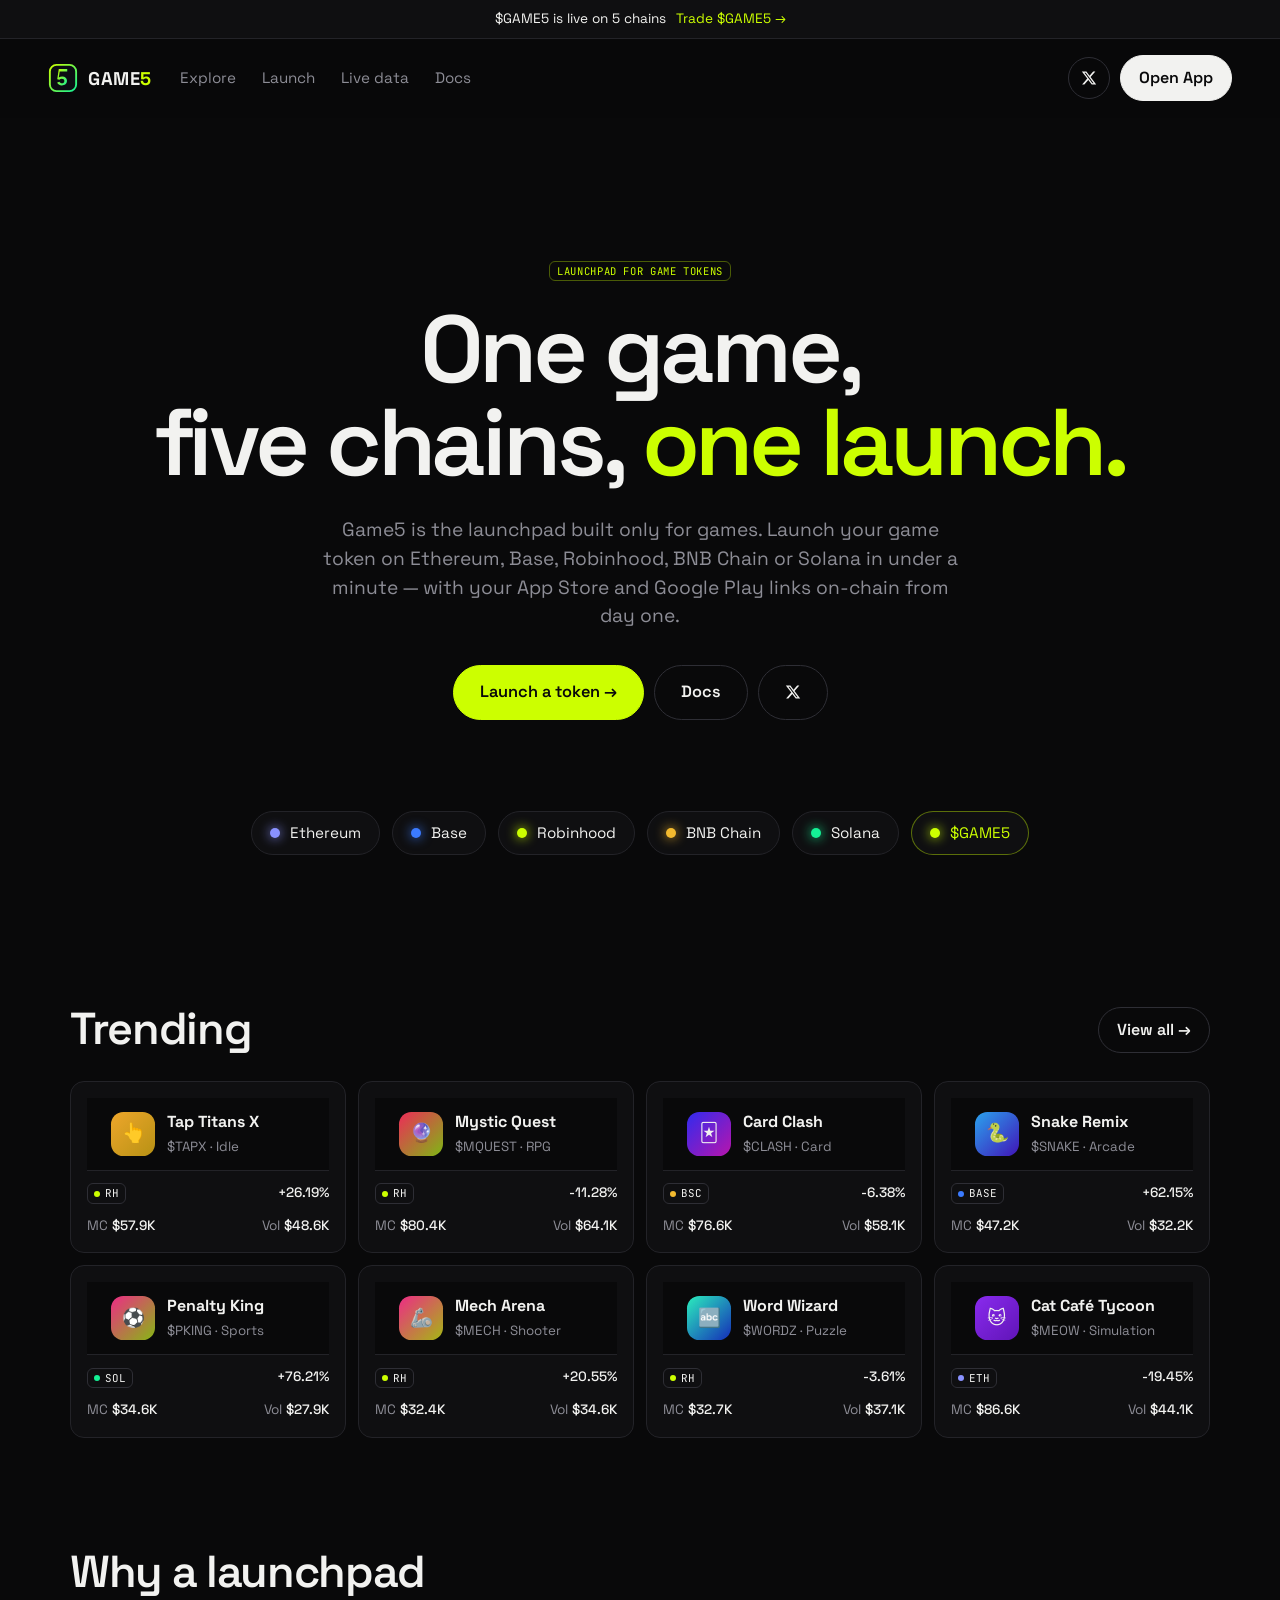
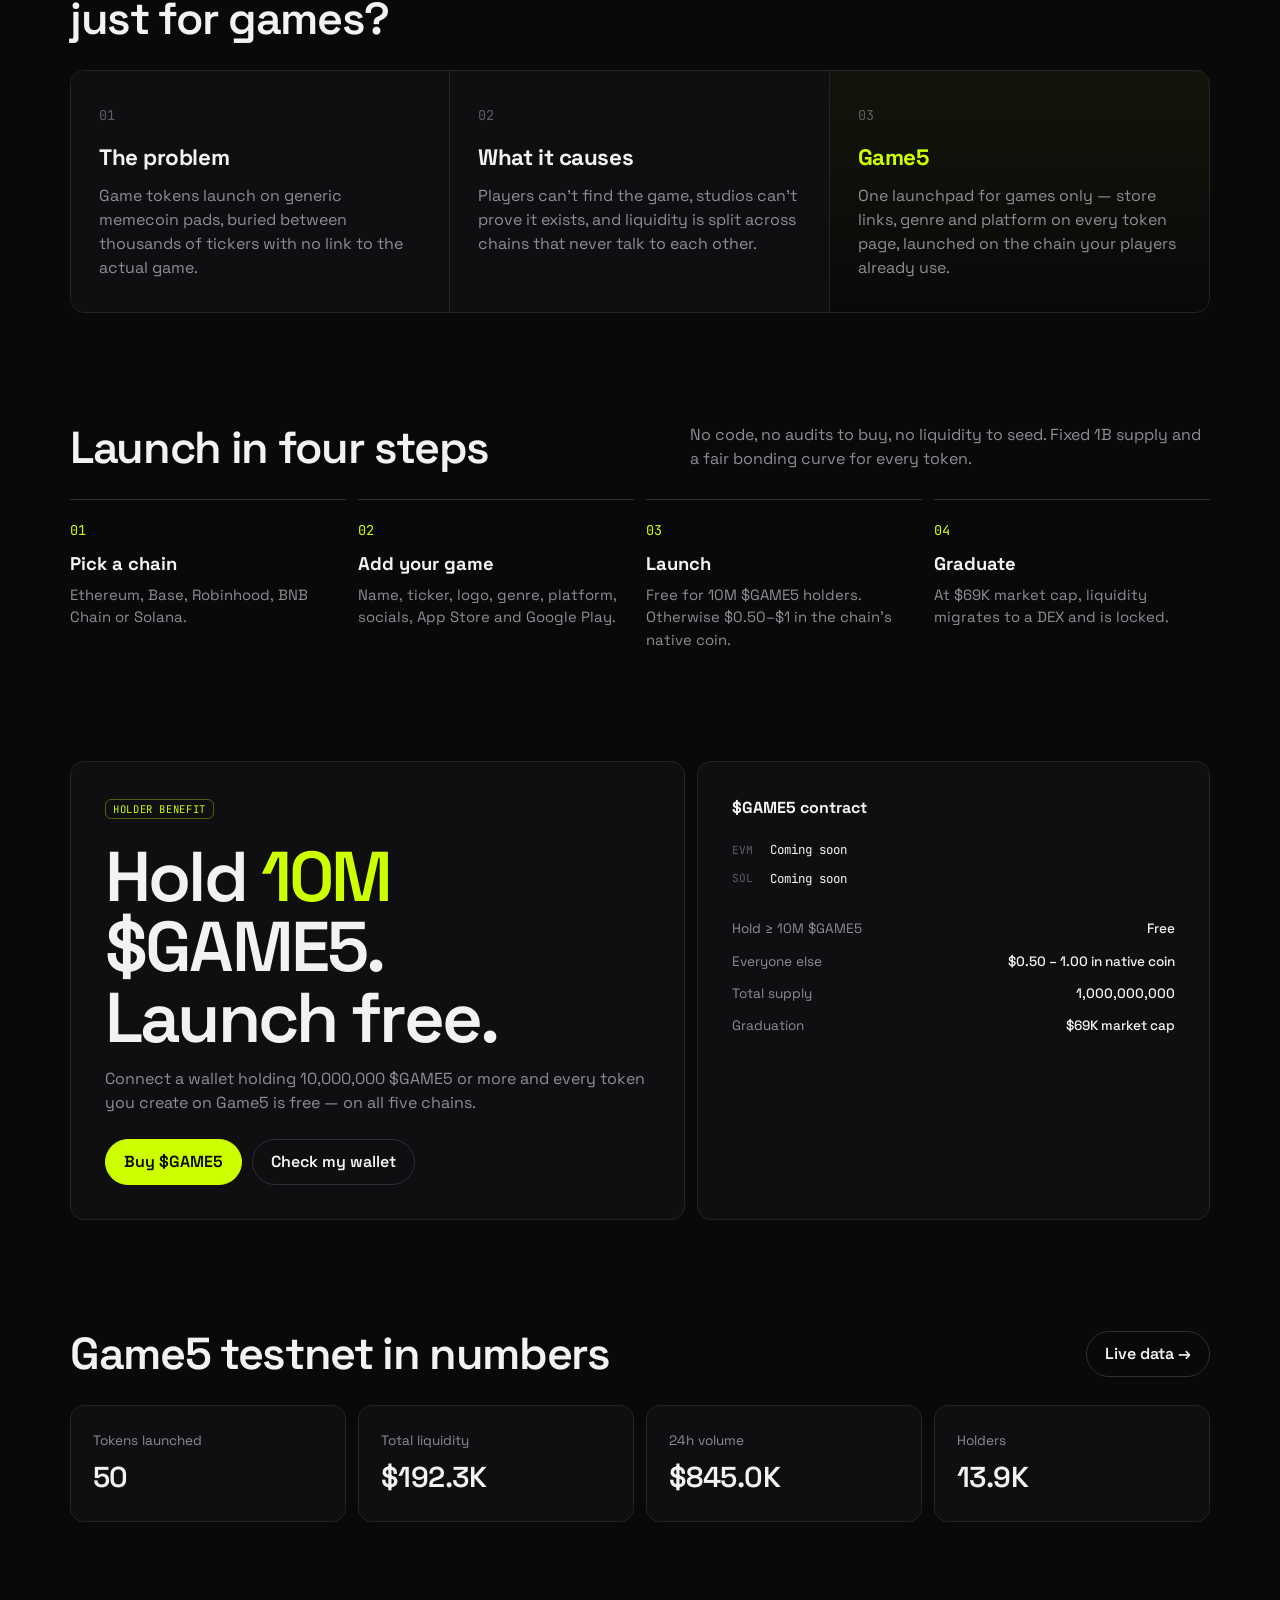
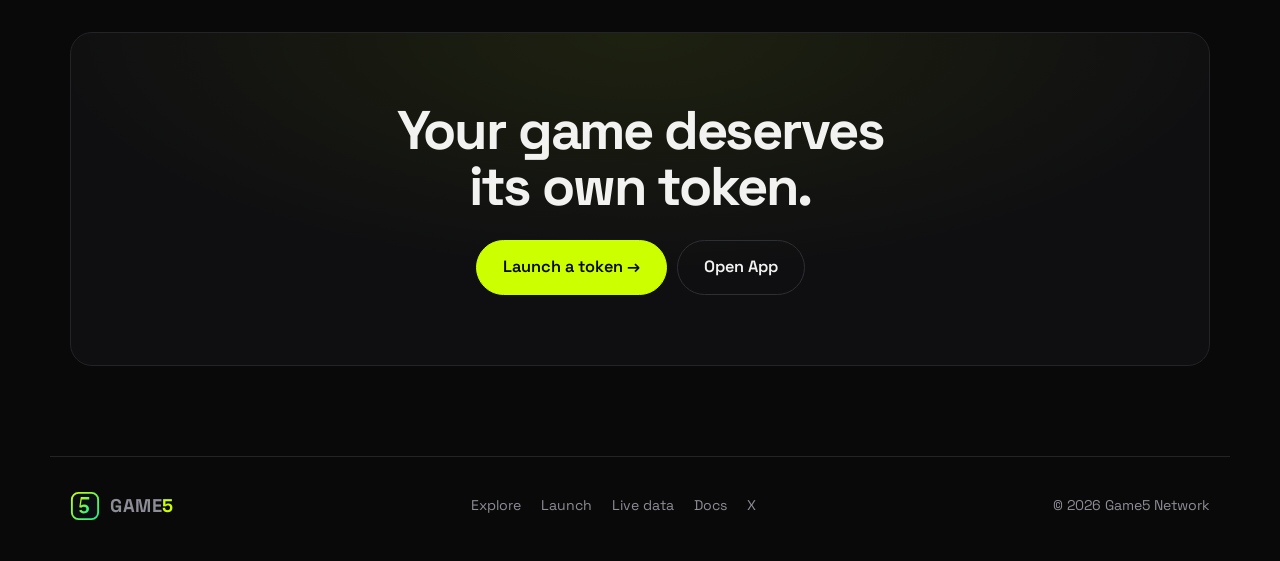
==== commit 49d8b487: "Add config.mode single/multi chain layouts Co-Authored-By: Claude Opus 5.5 <noreply@anthropic.com> C" ====
--- a/index.html
+++ b/index.html
@@ -17,7 +17,7 @@
 <link rel="stylesheet" href="assets/style.css">
 </head>
 <body>
-<div class="annc"><span>$GAME5 is live on 5 chains</span><a id="annBuy" href="#" target="_blank" rel="noopener">Trade $GAME5 →</a></div>
+<div class="annc"><span data-single="$GAME5 is live on {chain}">$GAME5 is live on 5 chains</span><a id="annBuy" href="#" target="_blank" rel="noopener">Trade $GAME5 →</a></div>
 <header class="hnav">
   <a href="/" class="brand"><img src="assets/logo.svg" alt=""><b>GAME<span>5</span></b></a>
   <nav class="links">
@@ -31,8 +31,8 @@
 
 <section class="hero">
   <span class="badge">Launchpad for game tokens</span>
-  <h1 style="margin-top:22px">One game,<br>five chains, <em>one launch.</em></h1>
-  <p>Game5 is the launchpad built only for games. Launch your game token on Ethereum, Base, Robinhood, BNB Chain or Solana in under a minute — with your App Store and Google Play links on-chain from day one.</p>
+  <h1 style="margin-top:22px" data-single-html="One game,<br>{chain}, <em>one launch.</em>">One game,<br>five chains, <em>one launch.</em></h1>
+  <p data-single="Game5 is the launchpad built only for games. Launch your game token on {chain} in under a minute — with your App Store and Google Play links on-chain from day one.">Game5 is the launchpad built only for games. Launch your game token on Ethereum, Base, Robinhood, BNB Chain or Solana in under a minute — with your App Store and Google Play links on-chain from day one.</p>
   <div class="cta">
     <a class="btn ac big" href="app.html#/create">Launch a token →</a>
     <a class="btn ghost big" href="app.html#/docs">Docs</a>
@@ -59,7 +59,7 @@
 <section class="sec">
   <div class="sec-h"><h2>Launch in four steps</h2><p>No code, no audits to buy, no liquidity to seed. Fixed 1B supply and a fair bonding curve for every token.</p></div>
   <div class="steps">
-    <div class="step"><i>01</i><h3>Pick a chain</h3><p>Ethereum, Base, Robinhood, BNB Chain or Solana.</p></div>
+    <div class="step"><i>01</i><h3 data-single="Connect a wallet">Pick a chain</h3><p data-single="Connect a wallet on {chain}.">Ethereum, Base, Robinhood, BNB Chain or Solana.</p></div>
     <div class="step"><i>02</i><h3>Add your game</h3><p>Name, ticker, logo, genre, platform, socials, App Store and Google Play.</p></div>
     <div class="step"><i>03</i><h3>Launch</h3><p>Free for 10M $GAME5 holders. Otherwise $0.50–$1 in the chain's native coin.</p></div>
     <div class="step"><i>04</i><h3>Graduate</h3><p>At $69K market cap, liquidity migrates to a DEX and is locked.</p></div>
@@ -71,7 +71,7 @@
     <div class="card">
       <span class="badge">Holder benefit</span>
       <div class="bignum" style="margin:22px 0 14px">Hold <em>10M</em><br>$GAME5.<br>Launch free.</div>
-      <p class="mut">Connect a wallet holding 10,000,000 $GAME5 or more and every token you create on Game5 is free — on all five chains.</p>
+      <p class="mut" data-single="Connect a wallet holding 10,000,000 $GAME5 or more and every token you create on Game5 is free — on {chain}.">Connect a wallet holding 10,000,000 $GAME5 or more and every token you create on Game5 is free — on all five chains.</p>
       <div style="display:flex;gap:10px;flex-wrap:wrap;margin-top:24px"><a class="btn ac" id="holdBuy" target="_blank" rel="noopener">Buy $GAME5</a><a class="btn ghost" href="app.html#/create">Check my wallet</a></div>
     </div>
     <div class="card">
@@ -103,11 +103,11 @@
 <script src="assets/tokens.js"></script>
 <script>
 (() => {
-  const { C, $, $$, usd, num, pct, logo, chainDot, short, copy, caBlock, buyUrl } = G5, T = G5_TOKENS;
+  const { C, $, $$, usd, num, pct, logo, chainDot, short, copy, caBlock, buyUrl } = G5, T = G5_TOKENS.filter(G5.active);
   $$("#xTop,#xHero,#xFoot").forEach(a => a.href = C.links.x);
   $$("#annBuy,#holdBuy").forEach(a => a.href = buyUrl());
   const { evm, sol } = C.token.contracts;
-  $("#heroCA").innerHTML = [["EVM", evm], ["SOL", sol]].filter(x => x[1]).map(([k, a]) => `<span class="ca-chip" data-copy="${a}">CA ${k} <code>${short(a)}</code><b>Copy</b></span>`).join("");
+  $("#heroCA").innerHTML = [["EVM", G5.hasEvm && evm], ["SOL", G5.hasSol && sol]].filter(x => x[1]).map(([k, a]) => `<span class="ca-chip" data-copy="${a}">CA ${k} <code>${short(a)}</code><b>Copy</b></span>`).join("");
   $("#heroCA").onclick = e => { const c = e.target.closest("[data-copy]"); if (c) copy(c.dataset.copy, "Contract address copied"); };
   $("#chainRow").innerHTML = C.chains.map(c => `<span style="--c:${c.color}"><i></i>${c.name}</span>`).join("") + `<span class="g5" style="--c:#ccff00"><i></i>$GAME5</span>`;
   caBlock($("#holdCA"));
--- a/assets/style.css
+++ b/assets/style.css
@@ -297,3 +297,4 @@
 @media(max-width:1100px){.ld-grid[style]{grid-template-columns:1fr!important}}
 .inp-g .inp{min-width:0}
 .tok-grid>div:last-child{grid-template-columns:minmax(0,1fr)}
+[hidden]{display:none!important}
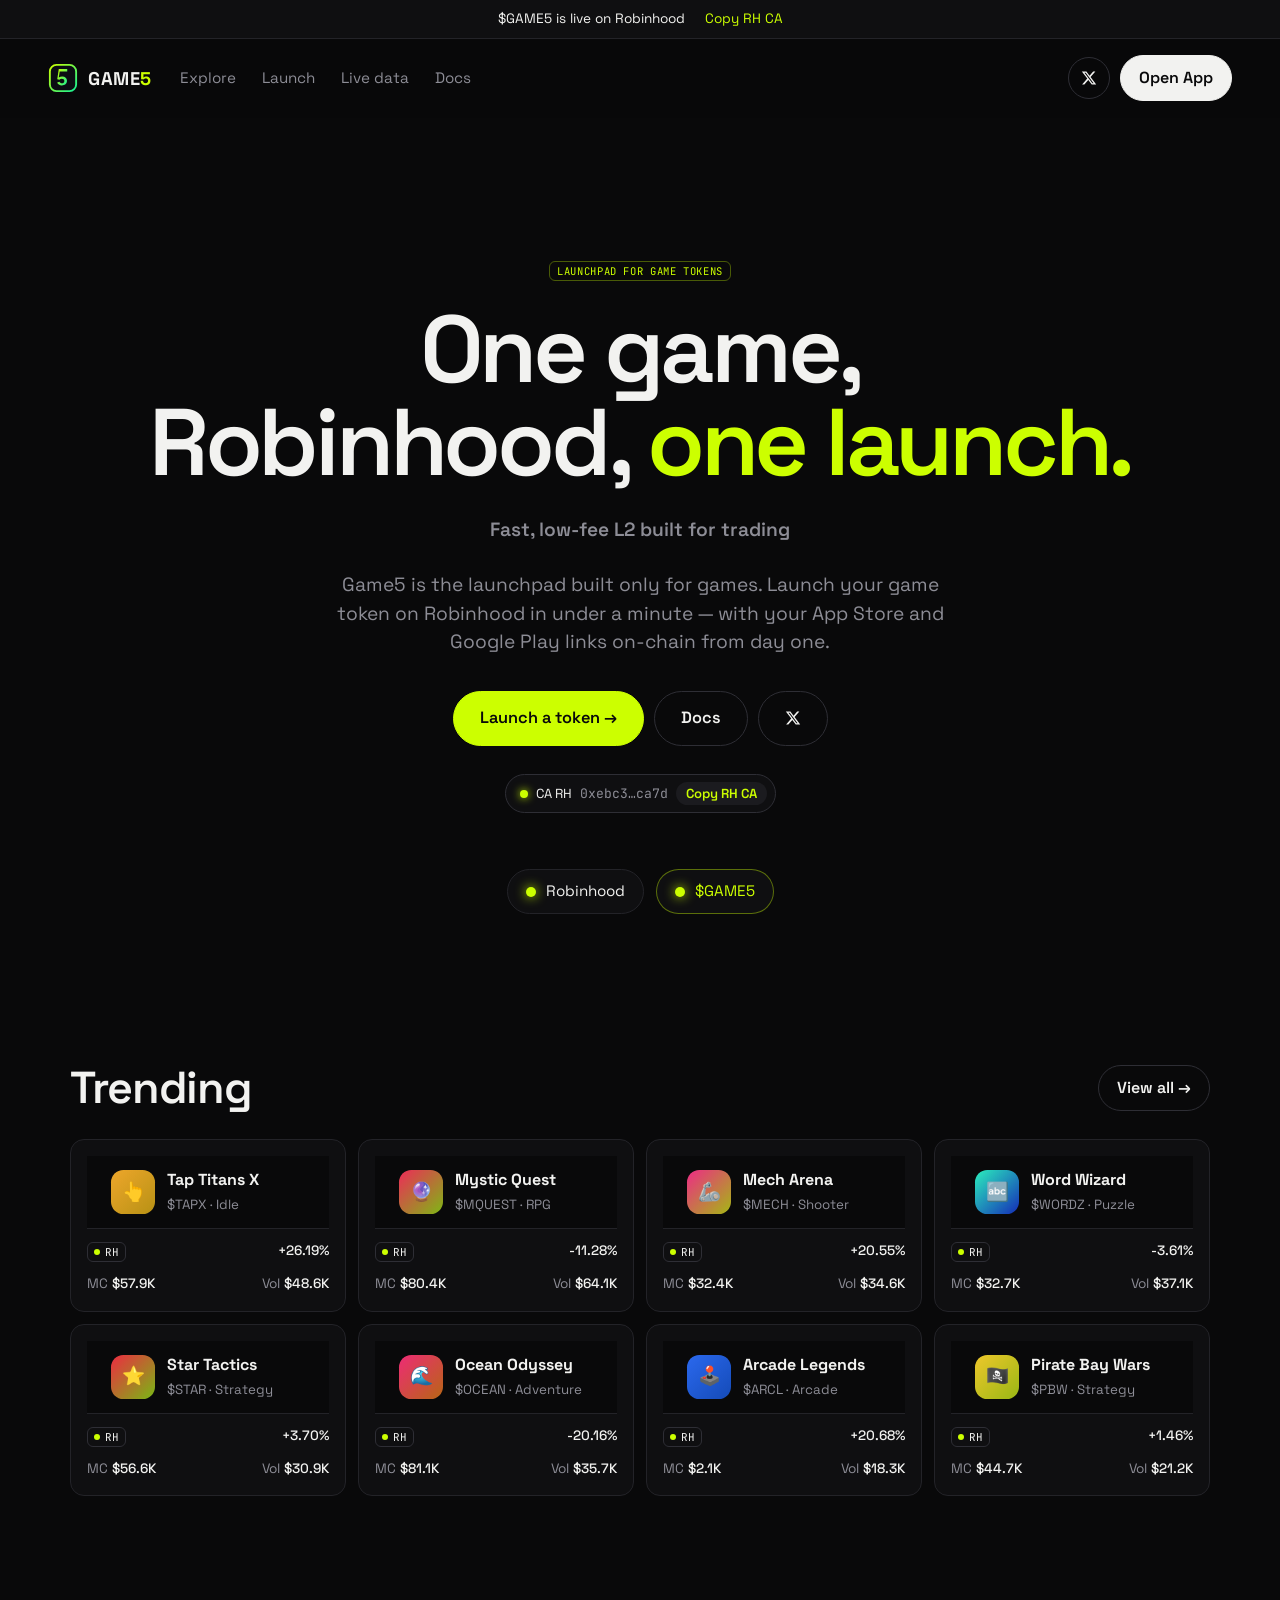
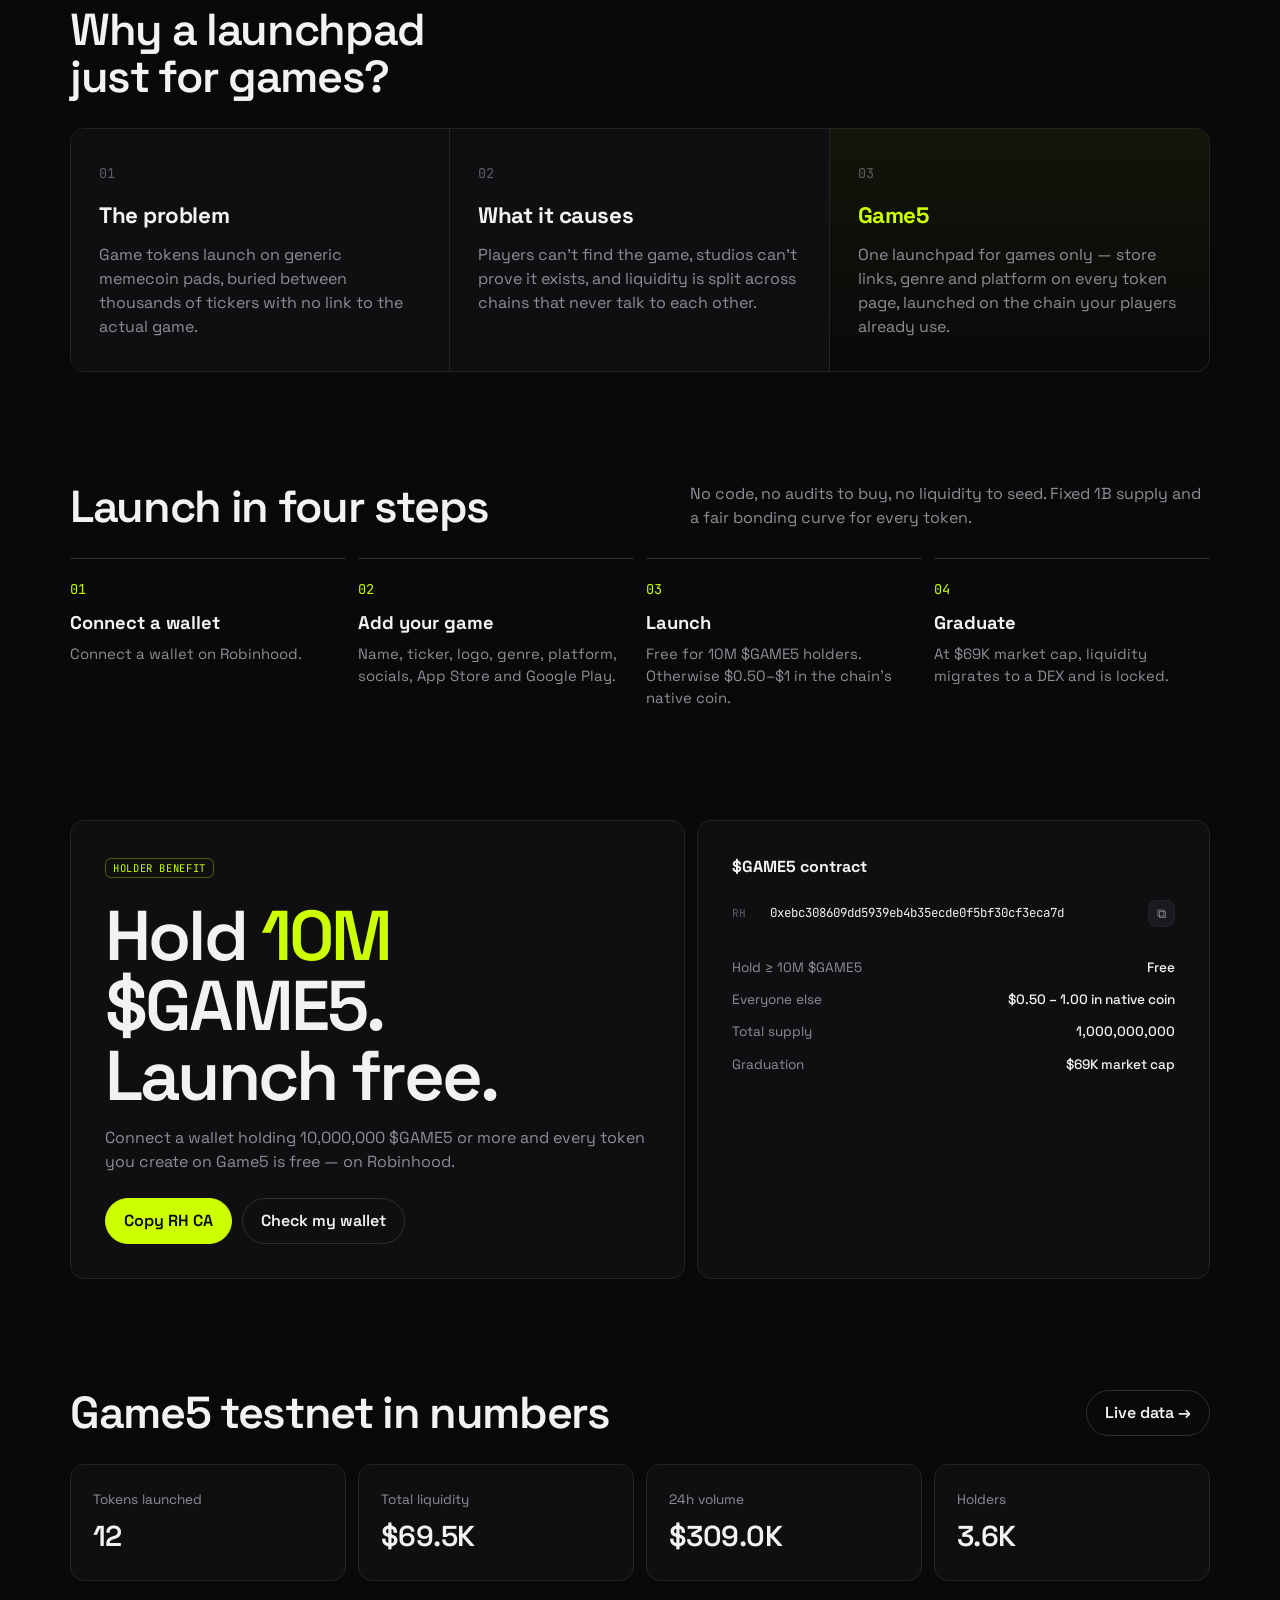
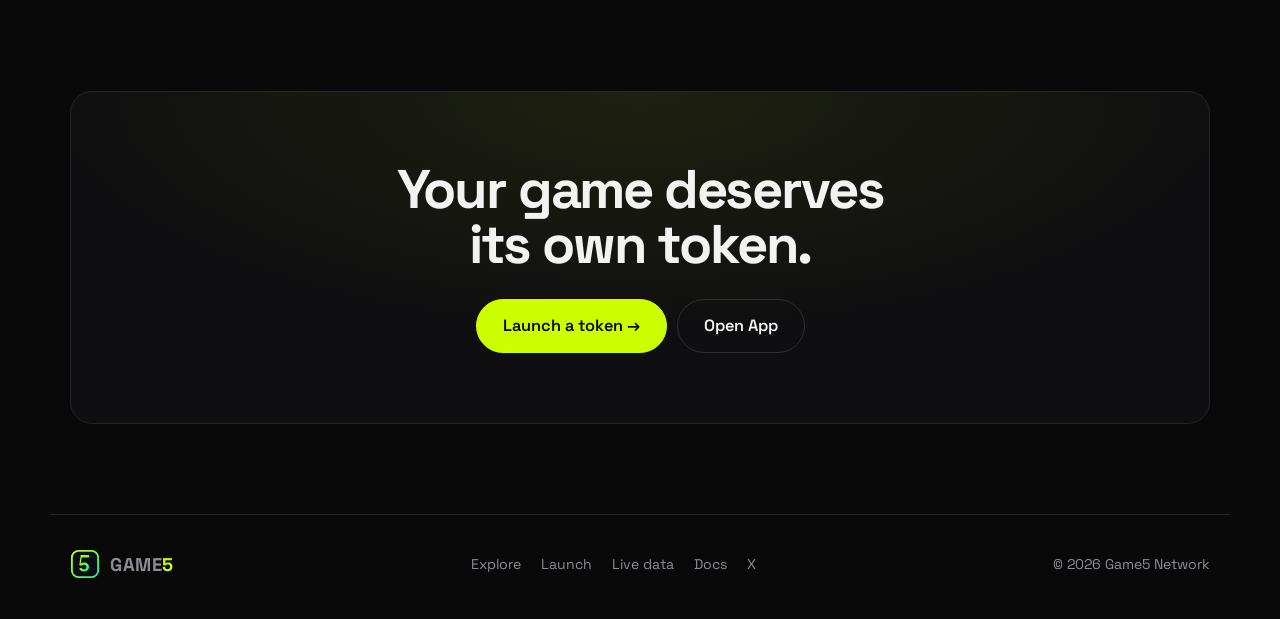
==== commit 13ceac0a: "Selectable single chain, multi always SOL/RH/BASE/BSC, Copy CA replaces Buy, per-chain config Co-Aut" ====
--- a/index.html
+++ b/index.html
@@ -4,7 +4,7 @@
 <meta charset="utf-8">
 <meta name="viewport" content="width=device-width,initial-scale=1">
 <title>Game5 — The launchpad for game tokens</title>
-<meta name="description" content="Game5 is the launchpad built for game tokens. Launch on Ethereum, Base, Robinhood, BNB Chain or Solana — free for $GAME5 holders.">
+<meta name="description" data-desc="Game5 is the launchpad built for game tokens. Launch on {chainsOr} — free for $GAME5 holders." content="Game5 is the launchpad built for game tokens — free for $GAME5 holders.">
 <meta name="theme-color" content="#09090a">
 <meta property="og:title" content="Game5 — The launchpad for game tokens">
 <meta property="og:description" content="Launch your game token on five chains. Free for holders of 10M $GAME5.">
@@ -17,7 +17,7 @@
 <link rel="stylesheet" href="assets/style.css">
 </head>
 <body>
-<div class="annc"><span data-single="$GAME5 is live on {chain}">$GAME5 is live on 5 chains</span><a id="annBuy" href="#" target="_blank" rel="noopener">Trade $GAME5 →</a></div>
+<div class="annc"><span data-single="$GAME5 is live on {chain}" data-multi="$GAME5 is live on {n} chains">$GAME5 is live</span><span class="annc-copy" id="annCopy"></span></div>
 <header class="hnav">
   <a href="/" class="brand"><img src="assets/logo.svg" alt=""><b>GAME<span>5</span></b></a>
   <nav class="links">
@@ -31,8 +31,9 @@
 
 <section class="hero">
   <span class="badge">Launchpad for game tokens</span>
-  <h1 style="margin-top:22px" data-single-html="One game,<br>{chain}, <em>one launch.</em>">One game,<br>five chains, <em>one launch.</em></h1>
-  <p data-single="Game5 is the launchpad built only for games. Launch your game token on {chain} in under a minute — with your App Store and Google Play links on-chain from day one.">Game5 is the launchpad built only for games. Launch your game token on Ethereum, Base, Robinhood, BNB Chain or Solana in under a minute — with your App Store and Google Play links on-chain from day one.</p>
+  <h1 style="margin-top:22px" data-single-html="One game,<br>{chain}, <em>one launch.</em>" data-multi-html="One game,<br>{nword} chains, <em>one launch.</em>">One game,<br>every chain, <em>one launch.</em></h1>
+  <p class="tagline" data-tagline hidden></p>
+  <p data-single="Game5 is the launchpad built only for games. Launch your game token on {chain} in under a minute — with your App Store and Google Play links on-chain from day one." data-multi="Game5 is the launchpad built only for games. Launch your game token on {chainsOr} in under a minute — with your App Store and Google Play links on-chain from day one.">Game5 is the launchpad built only for games. Launch your game token in under a minute — with your App Store and Google Play links on-chain from day one.</p>
   <div class="cta">
     <a class="btn ac big" href="app.html#/create">Launch a token →</a>
     <a class="btn ghost big" href="app.html#/docs">Docs</a>
@@ -59,7 +60,7 @@
 <section class="sec">
   <div class="sec-h"><h2>Launch in four steps</h2><p>No code, no audits to buy, no liquidity to seed. Fixed 1B supply and a fair bonding curve for every token.</p></div>
   <div class="steps">
-    <div class="step"><i>01</i><h3 data-single="Connect a wallet">Pick a chain</h3><p data-single="Connect a wallet on {chain}.">Ethereum, Base, Robinhood, BNB Chain or Solana.</p></div>
+    <div class="step"><i>01</i><h3 data-single="Connect a wallet">Pick a chain</h3><p data-single="Connect a wallet on {chain}." data-multi="{chainsOr}.">Pick the chain your players use.</p></div>
     <div class="step"><i>02</i><h3>Add your game</h3><p>Name, ticker, logo, genre, platform, socials, App Store and Google Play.</p></div>
     <div class="step"><i>03</i><h3>Launch</h3><p>Free for 10M $GAME5 holders. Otherwise $0.50–$1 in the chain's native coin.</p></div>
     <div class="step"><i>04</i><h3>Graduate</h3><p>At $69K market cap, liquidity migrates to a DEX and is locked.</p></div>
@@ -71,8 +72,8 @@
     <div class="card">
       <span class="badge">Holder benefit</span>
       <div class="bignum" style="margin:22px 0 14px">Hold <em>10M</em><br>$GAME5.<br>Launch free.</div>
-      <p class="mut" data-single="Connect a wallet holding 10,000,000 $GAME5 or more and every token you create on Game5 is free — on {chain}.">Connect a wallet holding 10,000,000 $GAME5 or more and every token you create on Game5 is free — on all five chains.</p>
-      <div style="display:flex;gap:10px;flex-wrap:wrap;margin-top:24px"><a class="btn ac" id="holdBuy" target="_blank" rel="noopener">Buy $GAME5</a><a class="btn ghost" href="app.html#/create">Check my wallet</a></div>
+      <p class="mut" data-single="Connect a wallet holding 10,000,000 $GAME5 or more and every token you create on Game5 is free — on {chain}." data-multi="Connect a wallet holding 10,000,000 $GAME5 or more and every token you create on Game5 is free — on all {nword} chains.">Connect a wallet holding 10,000,000 $GAME5 or more and every token you create on Game5 is free.</p>
+      <div style="display:flex;gap:10px;flex-wrap:wrap;margin-top:24px"><span class="copy-btns" id="holdCopy"></span><a class="btn ghost" href="app.html#/create">Check my wallet</a></div>
     </div>
     <div class="card">
       <h3 style="font-size:1rem;margin-bottom:16px">$GAME5 contract</h3>
@@ -103,13 +104,15 @@
 <script src="assets/tokens.js"></script>
 <script>
 (() => {
-  const { C, $, $$, usd, num, pct, logo, chainDot, short, copy, caBlock, buyUrl } = G5, T = G5_TOKENS.filter(G5.active);
+  const { C, $, $$, usd, num, pct, logo, chainDot, short, copy, caBlock, copyButtons } = G5, T = G5_TOKENS.filter(G5.active);
   $$("#xTop,#xHero,#xFoot").forEach(a => a.href = C.links.x);
-  $$("#annBuy,#holdBuy").forEach(a => a.href = buyUrl());
-  const { evm, sol } = C.token.contracts;
-  $("#heroCA").innerHTML = [["EVM", G5.hasEvm && evm], ["SOL", G5.hasSol && sol]].filter(x => x[1]).map(([k, a]) => `<span class="ca-chip" data-copy="${a}">CA ${k} <code>${short(a)}</code><b>Copy</b></span>`).join("");
+  copyButtons($("#annCopy"), "link-btn");
+  copyButtons($("#holdCopy"));
+  $("#heroCA").innerHTML = G5.caGroups().map(g => g.ca
+    ? `<span class="ca-chip" data-copy="${g.ca}" style="--c:${g.chains.length === 1 ? g.chains[0].color : "var(--ac)"}"><i></i>CA ${g.tag} <code>${short(g.ca)}</code><b>Copy ${g.tag} CA</b></span>`
+    : `<span class="ca-chip off" style="--c:${g.chains[0].color}"><i></i>CA ${g.tag} <code>Coming soon</code></span>`).join("");
   $("#heroCA").onclick = e => { const c = e.target.closest("[data-copy]"); if (c) copy(c.dataset.copy, "Contract address copied"); };
-  $("#chainRow").innerHTML = C.chains.map(c => `<span style="--c:${c.color}"><i></i>${c.name}</span>`).join("") + `<span class="g5" style="--c:#ccff00"><i></i>$GAME5</span>`;
+  $("#chainRow").innerHTML = C.chains.map(c => `<span style="--c:${c.color}"><i></i>${c.name}</span>`).join("") + `<span class="g5" style="--c:var(--ac)"><i></i>$GAME5</span>`;
   caBlock($("#holdCA"));
   $("#feeRows").innerHTML = [["Hold ≥ 10M $GAME5", "Free"], ["Everyone else", "$" + C.launch.feeUsdRange + " in native coin"], ["Total supply", "1,000,000,000"], ["Graduation", "$69K market cap"]]
     .map(([k, v]) => `<div class="row-sb"><span>${k}</span><b>${v}</b></div>`).join("");
--- a/assets/style.css
+++ b/assets/style.css
@@ -9,7 +9,10 @@
 .btn{display:inline-flex;align-items:center;justify-content:center;gap:8px;background:var(--tx);color:#09090a;border:1px solid var(--tx);border-radius:999px;padding:10px 18px;font-weight:600;cursor:pointer;transition:.2s;white-space:nowrap}
 .btn:hover{background:var(--ac);border-color:var(--ac)}
 .btn.ac{background:var(--ac);border-color:var(--ac)}
-.btn.ac:hover{box-shadow:0 0 0 4px #ccff0026}
+.btn.ac:hover{box-shadow:0 0 0 4px color-mix(in srgb,var(--ac) 15%,transparent)}
+.copy-btns{display:inline-flex;flex-wrap:wrap;gap:8px}.copy-btns.col{display:grid;gap:6px;margin-top:10px}.copy-btns.col .btn{width:100%;margin:0;padding:8px}
+.link-btn{background:none;border:0;color:var(--ac);cursor:pointer;padding:0 0 0 10px;font-size:inherit}.link-btn:hover{text-decoration:underline}
+.tagline{color:var(--ac);font-weight:600;margin-top:10px}
 .btn.ghost{background:transparent;color:var(--tx);border-color:var(--line2)}
 .btn.ghost:hover{border-color:var(--tx);background:transparent}
 .btn.big{padding:14px 26px;font-size:1.02rem}
@@ -20,7 +23,7 @@
 .cdot{display:inline-flex;align-items:center;gap:5px;font-size:.68rem;font-family:"JetBrains Mono",monospace;color:var(--tx);border:1px solid var(--line2);border-radius:6px;padding:1px 6px;white-space:nowrap}
 .cdot::before{content:"";width:6px;height:6px;border-radius:50%;background:var(--c)}
 .tlogo{display:inline-grid;place-items:center;border-radius:28%;flex:none;line-height:1}
-.badge{font-size:.66rem;letter-spacing:.06em;text-transform:uppercase;border:1px solid #ccff0055;color:var(--ac);border-radius:6px;padding:2px 7px;font-family:"JetBrains Mono",monospace}
+.badge{font-size:.66rem;letter-spacing:.06em;text-transform:uppercase;border:1px solid color-mix(in srgb,var(--ac) 33%,transparent);color:var(--ac);border-radius:6px;padding:2px 7px;font-family:"JetBrains Mono",monospace}
 .toast{position:fixed;bottom:24px;left:50%;transform:translate(-50%,140px);background:var(--bg2);border:1px solid var(--ac);border-radius:12px;padding:12px 20px;z-index:300;transition:.3s}
 .toast.on{transform:translate(-50%,0)}
 .x-ico{width:16px;height:16px;fill:currentColor}
@@ -42,13 +45,15 @@
 .hero .cta{display:flex;gap:10px;justify-content:center;flex-wrap:wrap;margin-top:34px}
 .hero-ca{display:inline-flex;flex-wrap:wrap;justify-content:center;gap:8px;margin-top:28px}
 .ca-chip{display:inline-flex;gap:8px;align-items:center;border:1px solid var(--line2);border-radius:999px;padding:7px 8px 7px 14px;font-size:.82rem;background:var(--bg1);cursor:pointer}
-.ca-chip:hover{border-color:var(--ac)}
+.ca-chip:hover{border-color:var(--c,var(--ac))}
+.ca-chip i{width:8px;height:8px;border-radius:50%;background:var(--c);box-shadow:0 0 8px var(--c)}
+.ca-chip.off{cursor:default;opacity:.7}
 .ca-chip code{color:var(--mut)}
-.ca-chip b{font-weight:600;background:var(--bg3);border-radius:999px;padding:2px 10px;color:var(--ac)}
+.ca-chip b{font-weight:600;background:var(--bg3);border-radius:999px;padding:2px 10px;color:var(--c,var(--ac))}
 .chainrow{display:flex;flex-wrap:wrap;justify-content:center;gap:12px;margin:56px auto 0;max-width:900px}
 .chainrow span{display:flex;align-items:center;gap:10px;border:1px solid var(--line);border-radius:999px;padding:10px 18px;font-size:.95rem;background:var(--bg1)}
 .chainrow i{width:10px;height:10px;border-radius:50%;background:var(--c);box-shadow:0 0 12px var(--c)}
-.chainrow .g5{border-color:#ccff0066;color:var(--ac)}
+.chainrow .g5{border-color:color-mix(in srgb,var(--ac) 40%,transparent);color:var(--ac)}
 .sec{max-width:1180px;margin:0 auto;padding:110px 20px 0}
 .sec-h{display:flex;align-items:end;justify-content:space-between;gap:20px;margin-bottom:28px;flex-wrap:wrap}
 .sec-h h2{font-size:clamp(1.8rem,4vw,2.8rem);letter-spacing:-.03em;font-weight:600;line-height:1.05}
